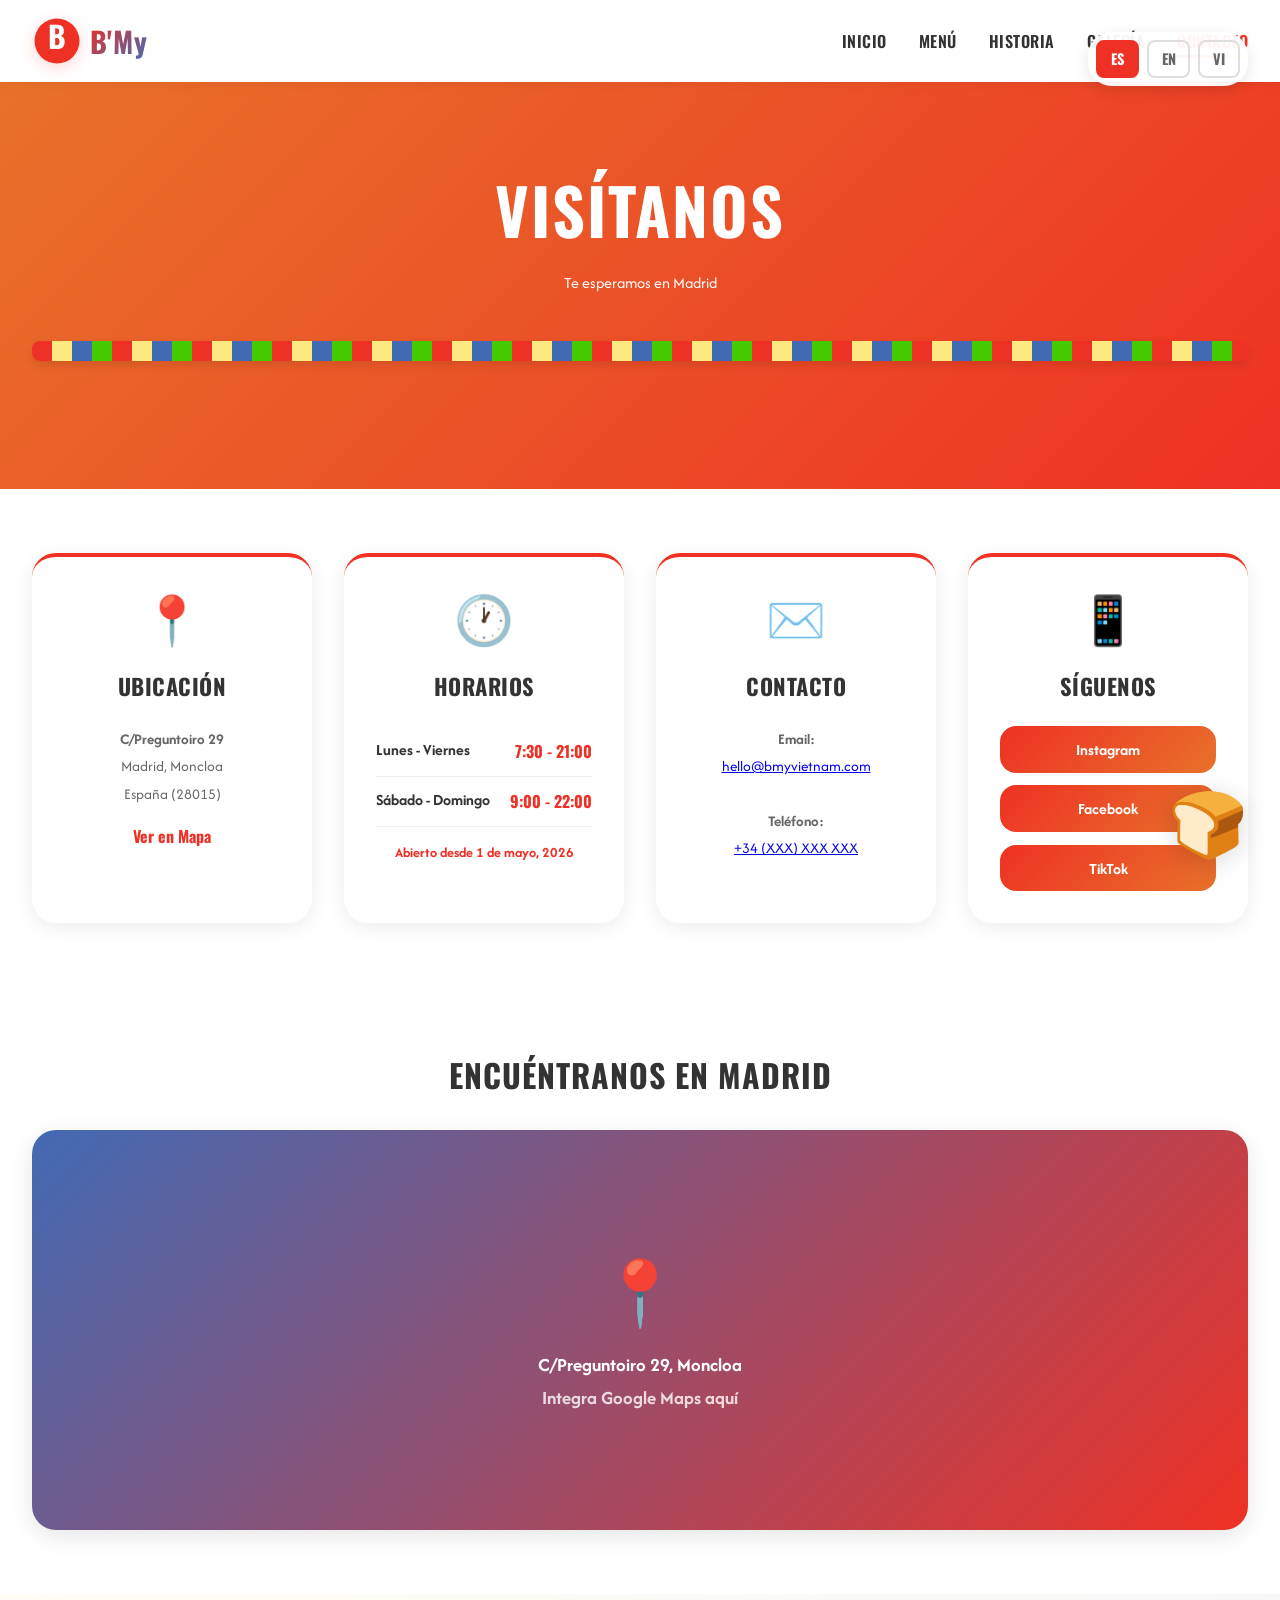
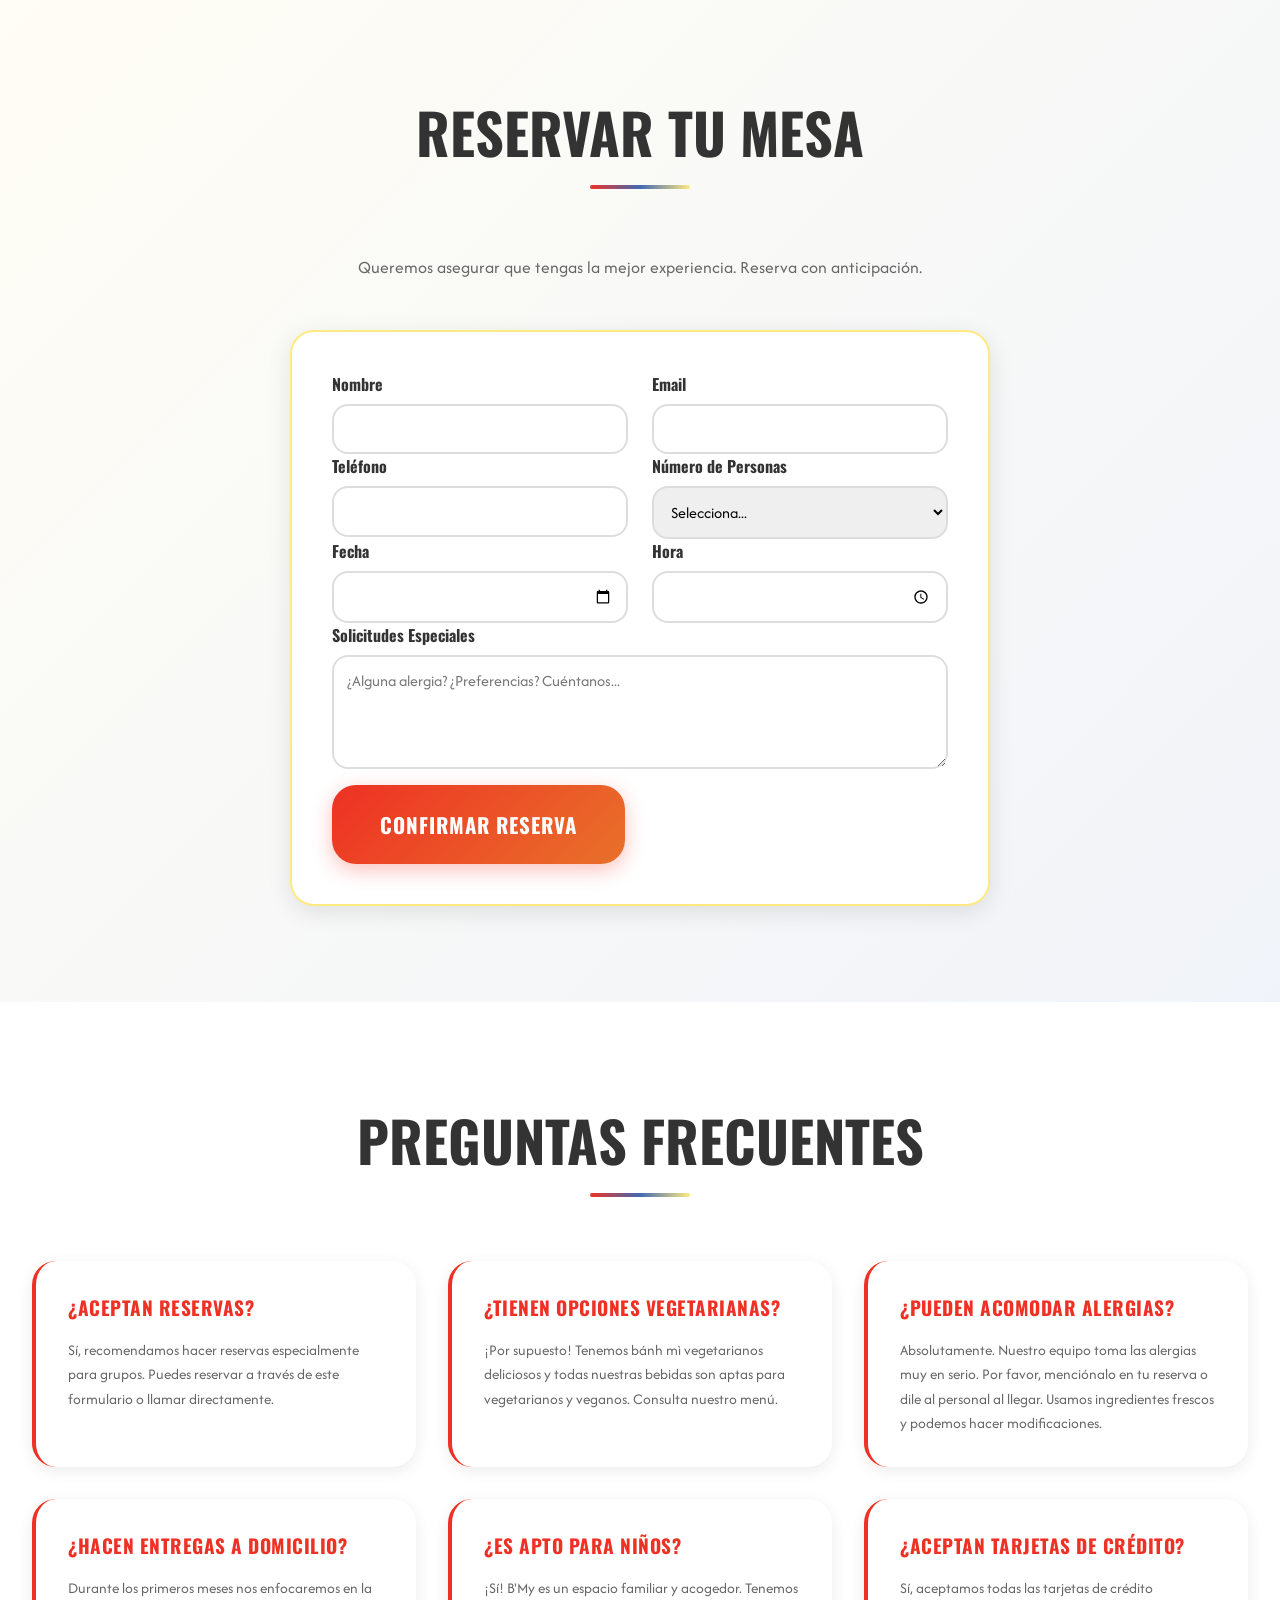
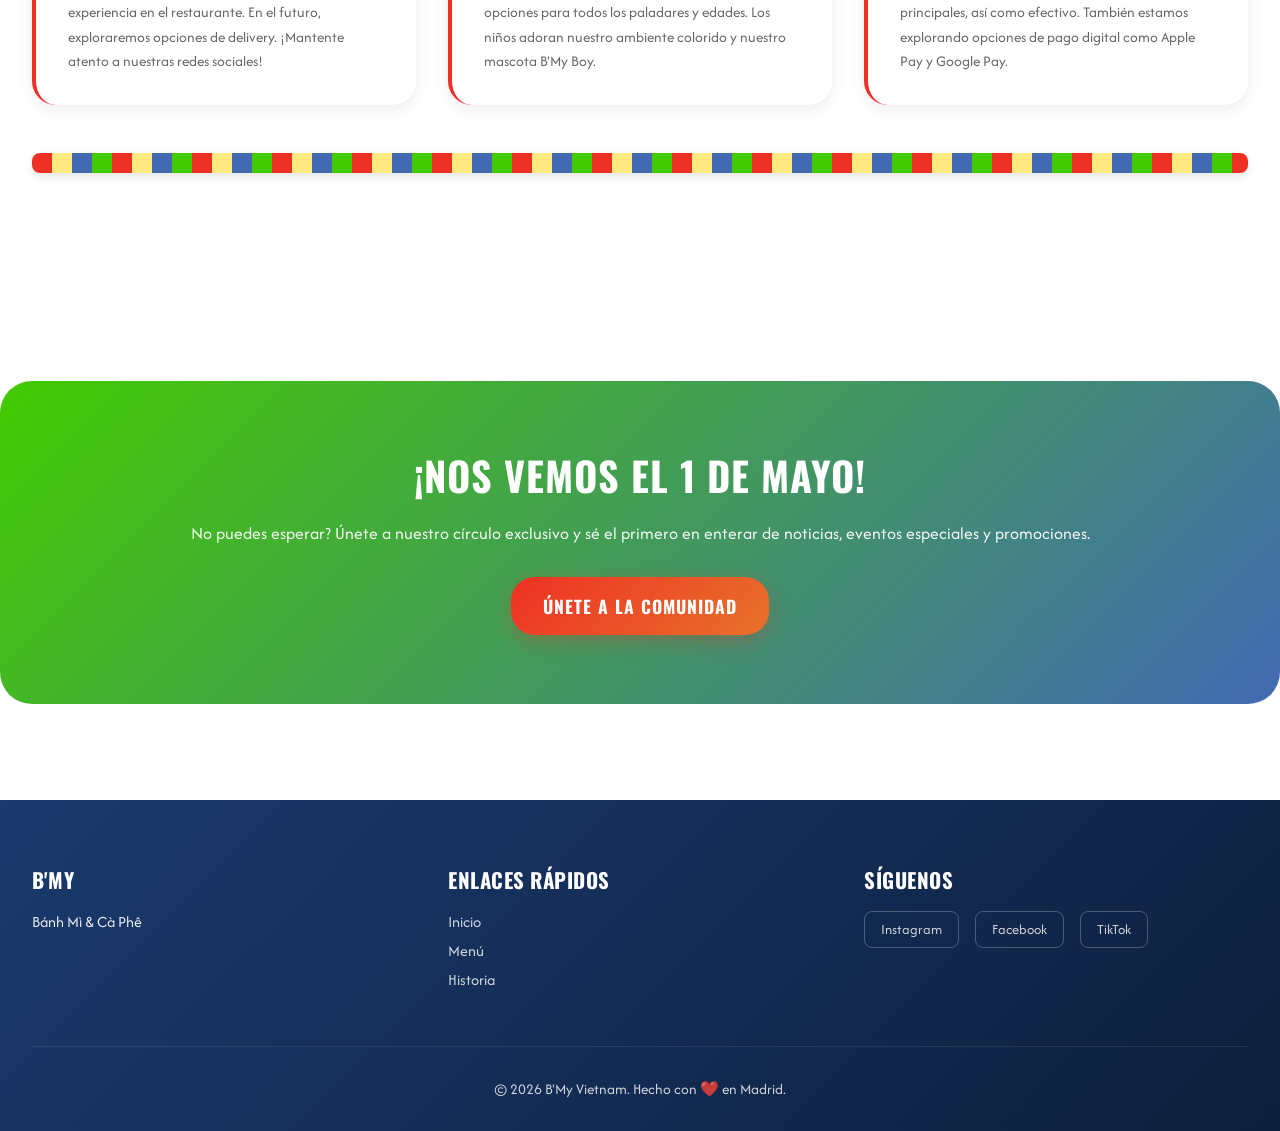
==== contact.html @ 342fce85 "Add B'My website files" ====
<!DOCTYPE html>
<html lang="es">
<head>
    <meta charset="UTF-8">
    <meta name="viewport" content="width=device-width, initial-scale=1.0">
    <title>Contacto - B'My Bánh Mì & Cà Phê</title>
    <link rel="stylesheet" href="styles.css">
    <link href="https://fonts.googleapis.com/css2?family=Oswald:wght@400;700&family=Afacad:wght@400;600&family=Caveat:wght@400;700&display=swap" rel="stylesheet">
</head>
<body>
    <!-- Language Switcher -->
    <div class="lang-switcher">
        <button class="lang-btn active" data-lang="es">ES</button>
        <button class="lang-btn" data-lang="en">EN</button>
        <button class="lang-btn" data-lang="vi">VI</button>
    </div>

    <!-- Navigation -->
    <nav class="navbar">
        <div class="nav-container">
            <div class="logo-wrapper">
                <svg class="logo" viewBox="0 0 100 100" xmlns="http://www.w3.org/2000/svg">
                    <circle cx="50" cy="50" r="45" fill="#ee3124"/>
                    <text x="50" y="65" font-size="60" font-weight="bold" text-anchor="middle" fill="white" font-family="Oswald">B</text>
                </svg>
                <span class="brand-name">B'My</span>
            </div>
            <ul class="nav-menu">
                <li><a href="index.html" class="nav-link" data-es="Inicio" data-en="Home" data-vi="Trang chủ">Inicio</a></li>
                <li><a href="menu.html" class="nav-link" data-es="Menú" data-en="Menu" data-vi="Thực đơn">Menú</a></li>
                <li><a href="story.html" class="nav-link" data-es="Historia" data-en="Story" data-vi="Câu chuyện">Historia</a></li>
                <li><a href="gallery.html" class="nav-link" data-es="Galería" data-en="Gallery" data-vi="Thư viện">Galería</a></li>
                <li><a href="contact.html" class="nav-link active" data-es="Contacto" data-en="Contact" data-vi="Liên hệ">Contacto</a></li>
            </ul>
            <button class="hamburger" id="hamburger">
                <span></span>
                <span></span>
                <span></span>
            </button>
        </div>
    </nav>

    <!-- Mascot Corner -->
    <div class="mascot-container">
        <div class="mascot-character">🍞</div>
    </div>

    <!-- Contact Hero -->
    <section class="contact-hero">
        <h1 data-es="Visítanos" data-en="Visit Us" data-vi="Ghé thăm chúng tôi">Visítanos</h1>
        <p data-es="Te esperamos en Madrid" data-en="We are waiting for you in Madrid" data-vi="Chúng tôi đang chờ bạn ở Madrid">Te esperamos en Madrid</p>
        <div class="street-pattern"></div>
    </section>

    <!-- Contact Information Section -->
    <section class="contact-info-section">
        <div class="contact-grid">
            <!-- Location Card -->
            <div class="contact-card location-card">
                <div class="contact-icon">📍</div>
                <h3 data-es="Ubicación" data-en="Location" data-vi="Vị trí">Ubicación</h3>
                <p class="contact-details">
                    <strong>C/Preguntoiro 29</strong><br>
                    <span data-es="Madrid, Moncloa" data-en="Madrid, Moncloa" data-vi="Madrid, Moncloa">Madrid, Moncloa</span><br>
                    <span data-es="España (28015)" data-en="Spain (28015)" data-vi="Tây Ban Nha (28015)">España (28015)</span>
                </p>
                <a href="https://maps.google.com" class="contact-link" data-es="Ver en Mapa" data-en="View Map" data-vi="Xem Bản đồ">Ver en Mapa</a>
            </div>

            <!-- Hours Card -->
            <div class="contact-card hours-card">
                <div class="contact-icon">🕐</div>
                <h3 data-es="Horarios" data-en="Hours" data-vi="Giờ mở cửa">Horarios</h3>
                <div class="hours-list">
                    <div class="hours-item">
                        <span data-es="Lunes - Viernes" data-en="Monday - Friday" data-vi="Thứ hai - Thứ sáu">Lunes - Viernes</span>
                        <span class="time">7:30 - 21:00</span>
                    </div>
                    <div class="hours-item">
                        <span data-es="Sábado - Domingo" data-en="Saturday - Sunday" data-vi="Thứ bảy - Chủ nhật">Sábado - Domingo</span>
                        <span class="time">9:00 - 22:00</span>
                    </div>
                </div>
                <p class="hours-note" data-es="Abierto desde 1 de mayo, 2026" data-en="Open from May 1, 2026" data-vi="Mở cửa từ 1 tháng 5 năm 2026">Abierto desde 1 de mayo, 2026</p>
            </div>

            <!-- Contact Card -->
            <div class="contact-card contact-details-card">
                <div class="contact-icon">✉️</div>
                <h3 data-es="Contacto" data-en="Contact" data-vi="Liên hệ">Contacto</h3>
                <p class="contact-details">
                    <strong data-es="Email:" data-en="Email:" data-vi="Email:">Email:</strong><br>
                    <a href="mailto:hello@bmyvietnam.com">hello@bmyvietnam.com</a><br><br>
                    <strong data-es="Teléfono:" data-en="Phone:" data-vi="Điện thoại:">Teléfono:</strong><br>
                    <a href="tel:+34XXXXXXXXX">+34 (XXX) XXX XXX</a>
                </p>
            </div>

            <!-- Social Card -->
            <div class="contact-card social-card">
                <div class="contact-icon">📱</div>
                <h3 data-es="Síguenos" data-en="Follow Us" data-vi="Theo dõi chúng tôi">Síguenos</h3>
                <div class="social-links-contact">
                    <a href="#" class="social-link-btn">Instagram</a>
                    <a href="#" class="social-link-btn">Facebook</a>
                    <a href="#" class="social-link-btn">TikTok</a>
                </div>
            </div>
        </div>
    </section>

    <!-- Map Section -->
    <section class="map-section">
        <h2 data-es="Encuéntranos en Madrid" data-en="Find Us in Madrid" data-vi="Tìm chúng tôi ở Madrid">Encuéntranos en Madrid</h2>
        <div class="map-container">
            <div class="map-placeholder" style="background: linear-gradient(135deg, #426ab3, #ee3124);">
                <div class="map-icon">📍</div>
                <p data-es="C/Preguntoiro 29, Moncloa" data-en="C/Preguntoiro 29, Moncloa" data-vi="C/Preguntoiro 29, Moncloa">C/Preguntoiro 29, Moncloa</p>
                <p class="map-subtitle" data-es="Integra Google Maps aquí" data-en="Integrate Google Maps here" data-vi="Tích hợp Google Maps ở đây">Integra Google Maps aquí</p>
            </div>
        </div>
    </section>

    <!-- Reservation Form Section -->
    <section class="reservation-section">
        <h2 class="section-title" data-es="Reservar tu Mesa" data-en="Reserve Your Table" data-vi="Đặt bàn của bạn">Reservar tu Mesa</h2>
        <p class="section-description" data-es="Queremos asegurar que tengas la mejor experiencia. Reserva con anticipación." data-en="We want to ensure you have the best experience. Reserve in advance." data-vi="Chúng tôi muốn đảm bảo bạn có trải nghiệm tốt nhất. Đặt trước.">Queremos asegurar que tengas la mejor experiencia. Reserva con anticipación.</p>

        <form class="reservation-form" id="reservationForm">
            <div class="form-row">
                <div class="form-group">
                    <label data-es="Nombre" data-en="Name" data-vi="Tên">Nombre *</label>
                    <input type="text" required placeholder="Tu nombre completo">
                </div>
                <div class="form-group">
                    <label data-es="Email" data-en="Email" data-vi="Email">Email *</label>
                    <input type="email" required placeholder="tu@email.com">
                </div>
            </div>

            <div class="form-row">
                <div class="form-group">
                    <label data-es="Teléfono" data-en="Phone" data-vi="Điện thoại">Teléfono *</label>
                    <input type="tel" required placeholder="+34 XXX XXX XXX">
                </div>
                <div class="form-group">
                    <label data-es="Número de Personas" data-en="Number of People" data-vi="Số người">Número de Personas *</label>
                    <select required>
                        <option data-es="Selecciona..." data-en="Select..." data-vi="Chọn...">Selecciona...</option>
                        <option>1 persona</option>
                        <option>2 personas</option>
                        <option>3 personas</option>
                        <option>4 personas</option>
                        <option>5-6 personas</option>
                        <option>7-8 personas</option>
                        <option>9-10 personas</option>
                        <option data-es="Más de 10" data-en="More than 10" data-vi="Hơn 10">Más de 10</option>
                    </select>
                </div>
            </div>

            <div class="form-row">
                <div class="form-group">
                    <label data-es="Fecha" data-en="Date" data-vi="Ngày">Fecha *</label>
                    <input type="date" required min="2026-05-01">
                </div>
                <div class="form-group">
                    <label data-es="Hora" data-en="Time" data-vi="Giờ">Hora *</label>
                    <input type="time" required>
                </div>
            </div>

            <div class="form-group full">
                <label data-es="Solicitudes Especiales" data-en="Special Requests" data-vi="Yêu cầu đặc biệt">Solicitudes Especiales</label>
                <textarea placeholder="¿Alguna alergia? ¿Preferencias? Cuéntanos..." rows="4"></textarea>
            </div>

            <button type="submit" class="btn btn-primary btn-large" data-es="Confirmar Reserva" data-en="Confirm Reservation" data-vi="Xác nhận đặt bàn">Confirmar Reserva</button>
        </form>
    </section>

    <!-- FAQ Section -->
    <section class="faq-section">
        <h2 class="section-title" data-es="Preguntas Frecuentes" data-en="FAQ" data-vi="Câu hỏi thường gặp">Preguntas Frecuentes</h2>

        <div class="faq-grid">
            <div class="faq-item">
                <h3 data-es="¿Aceptan reservas?" data-en="Do you accept reservations?" data-vi="Bạn có chấp nhận đặt bàn không?">¿Aceptan reservas?</h3>
                <p data-es="Sí, recomendamos hacer reservas especialmente para grupos. Puedes reservar a través de este formulario o llamar directamente." data-en="Yes, we recommend making reservations especially for groups. You can reserve through this form or call directly." data-vi="Có, chúng tôi khuyên bạn nên đặt bàn trước, đặc biệt là cho nhóm. Bạn có thể đặt bàn qua biểu mẫu này hoặc gọi trực tiếp.">Sí, recomendamos hacer reservas especialmente para grupos. Puedes reservar a través de este formulario o llamar directamente.</p>
            </div>

            <div class="faq-item">
                <h3 data-es="¿Tienen opciones vegetarianas?" data-en="Do you have vegetarian options?" data-vi="Bạn có những lựa chọn ăn chay không?">¿Tienen opciones vegetarianas?</h3>
                <p data-es="¡Por supuesto! Tenemos bánh mì vegetarianos deliciosos y todas nuestras bebidas son aptas para vegetarianos y veganos. Consulta nuestro menú." data-en="Of course! We have delicious vegetarian bánh mì and all our drinks are suitable for vegetarians and vegans. Check our menu." data-vi="Tất nhiên! Chúng tôi có bánh mì chay ngon lành và tất cả các thức uống của chúng tôi đều phù hợp cho người ăn chay.">¡Por supuesto! Tenemos bánh mì vegetarianos deliciosos y todas nuestras bebidas son aptas para vegetarianos y veganos. Consulta nuestro menú.</p>
            </div>

            <div class="faq-item">
                <h3 data-es="¿Pueden acomodar alergias?" data-en="Can you accommodate allergies?" data-vi="Bạn có thể hỗ trợ những người dị ứng không?">¿Pueden acomodar alergias?</h3>
                <p data-es="Absolutamente. Nuestro equipo toma las alergias muy en serio. Por favor, menciónalo en tu reserva o dile al personal al llegar. Usamos ingredientes frescos y podemos hacer modificaciones." data-en="Absolutely. Our team takes allergies very seriously. Please mention it in your reservation or tell the staff when you arrive. We use fresh ingredients and can make modifications." data-vi="Hoàn toàn. Nhóm của chúng tôi rất quan tâm đến dị ứng. Vui lòng đề cập nó trong đặt bàn của bạn hoặc cho nhân viên biết khi bạn đến.">Absolutamente. Nuestro equipo toma las alergias muy en serio. Por favor, menciónalo en tu reserva o dile al personal al llegar. Usamos ingredientes frescos y podemos hacer modificaciones.</p>
            </div>

            <div class="faq-item">
                <h3 data-es="¿Hacen entregas a domicilio?" data-en="Do you offer delivery?" data-vi="Bạn có giao hàng tận nhà không?">¿Hacen entregas a domicilio?</h3>
                <p data-es="Durante los primeros meses nos enfocaremos en la experiencia en el restaurante. En el futuro, exploraremos opciones de delivery. ¡Mantente atento a nuestras redes sociales!" data-en="During the first months we will focus on the restaurant experience. In the future, we will explore delivery options. Keep an eye on our social media!" data-vi="Trong những tháng đầu tiên, chúng tôi sẽ tập trung vào trải nghiệm nhà hàng. Trong tương lai, chúng tôi sẽ khám phá các tùy chọn giao hàng.">Durante los primeros meses nos enfocaremos en la experiencia en el restaurante. En el futuro, exploraremos opciones de delivery. ¡Mantente atento a nuestras redes sociales!</p>
            </div>

            <div class="faq-item">
                <h3 data-es="¿Es apto para niños?" data-en="Is it kid-friendly?" data-vi="Nó có thân thiện với trẻ em không?">¿Es apto para niños?</h3>
                <p data-es="¡Sí! B'My es un espacio familiar y acogedor. Tenemos opciones para todos los paladares y edades. Los niños adoran nuestro ambiente colorido y nuestro mascota B'My Boy." data-en="Yes! B'My is a family-friendly and welcoming space. We have options for all tastes and ages. Children love our colorful atmosphere and our mascot B'My Boy." data-vi="Có! B'My là một không gian thân thiện với gia đình. Chúng tôi có các lựa chọn cho tất cả các vị giác và độ tuổi. Trẻ em yêu thích bầu không khí đầy màu sắc của chúng tôi.">¡Sí! B'My es un espacio familiar y acogedor. Tenemos opciones para todos los paladares y edades. Los niños adoran nuestro ambiente colorido y nuestro mascota B'My Boy.</p>
            </div>

            <div class="faq-item">
                <h3 data-es="¿Aceptan tarjetas de crédito?" data-en="Do you accept credit cards?" data-vi="Bạn chấp nhận thẻ tín dụng không?">¿Aceptan tarjetas de crédito?</h3>
                <p data-es="Sí, aceptamos todas las tarjetas de crédito principales, así como efectivo. También estamos explorando opciones de pago digital como Apple Pay y Google Pay." data-en="Yes, we accept all major credit cards and cash. We are also exploring digital payment options like Apple Pay and Google Pay." data-vi="Có, chúng tôi chấp nhận tất cả các thẻ tín dụng chính và tiền mặt. Chúng tôi cũng đang khám phá các tùy chọn thanh toán kỹ thuật số.">Sí, aceptamos todas las tarjetas de crédito principales, así como efectivo. También estamos explorando opciones de pago digital como Apple Pay y Google Pay.</p>
            </div>
        </div>
        <div class="street-pattern"></div>
    </section>

    <!-- CTA Section -->
    <section class="contact-cta">
        <h2 data-es="¡Nos vemos el 1 de Mayo!" data-en="See You on May 1st!" data-vi="Hẹn gặp bạn vào ngày 1 tháng 5!">¡Nos vemos el 1 de Mayo!</h2>
        <p data-es="No puedes esperar? Únete a nuestro círculo exclusivo y sé el primero en enterar de noticias, eventos especiales y promociones." data-en="Can't wait? Join our exclusive circle and be the first to know about news, special events and promotions." data-vi="Không thể chờ? Tham gia vòng tròn độc quyền của chúng tôi và là người đầu tiên biết về tin tức, sự kiện đặc biệt và khuyến mãi.">No puedes esperar? Únete a nuestro círculo exclusivo y sé el primero en enterar de noticias, eventos especiales y promociones.</p>
        <a href="index.html#reserve" class="btn btn-primary" data-es="Únete a la Comunidad" data-en="Join the Community" data-vi="Tham gia cộng đồng">Únete a la Comunidad</a>
    </section>

    <!-- Footer -->
    <footer class="footer">
        <div class="footer-content">
            <div class="footer-section">
                <h4>B'My</h4>
                <p data-es="Bánh Mì & Cà Phê" data-en="Bánh Mì & Cà Phê" data-vi="Bánh Mì & Cà Phê">Bánh Mì & Cà Phê</p>
            </div>
            <div class="footer-section">
                <h4 data-es="Enlaces Rápidos" data-en="Quick Links" data-vi="Liên kết nhanh">Enlaces Rápidos</h4>
                <ul>
                    <li><a href="index.html" data-es="Inicio" data-en="Home" data-vi="Trang chủ">Inicio</a></li>
                    <li><a href="menu.html" data-es="Menú" data-en="Menu" data-vi="Thực đơn">Menú</a></li>
                    <li><a href="story.html" data-es="Historia" data-en="Story" data-vi="Câu chuyện">Historia</a></li>
                </ul>
            </div>
            <div class="footer-section">
                <h4 data-es="Síguenos" data-en="Follow Us" data-vi="Theo dõi chúng tôi">Síguenos</h4>
                <div class="social-links">
                    <a href="#" class="social-link">Instagram</a>
                    <a href="#" class="social-link">Facebook</a>
                    <a href="#" class="social-link">TikTok</a>
                </div>
            </div>
        </div>
        <div class="footer-bottom">
            <p data-es="© 2026 B'My Vietnam. Hecho con ❤️ en Madrid." data-en="© 2026 B'My Vietnam. Made with ❤️ in Madrid." data-vi="© 2026 B'My Vietnam. Được thực hiện bằng ❤️ ở Madrid.">© 2026 B'My Vietnam. Hecho con ❤️ en Madrid.</p>
        </div>
    </footer>

    <script src="main.js"></script>
</body>
</html>
---- styles.css ----
/* ========================================
   B'MY WEBSITE - COMPREHENSIVE STYLES
   Bold & Playful Vietnamese Brand
   ======================================== */

* {
    margin: 0;
    padding: 0;
    box-sizing: border-box;
}

:root {
    /* Brand Colors */
    --primary-red: #ee3124;
    --primary-blue: #426ab3;
    --secondary-yellow: #ffea82;
    --deep-blue: #1a3a6e;
    --green: #43CB00;
    --orange: #e8712a;
    --brown: #531313;
    --bright-blue: #D9F2FF;

    /* Typography */
    --font-oswald: 'Oswald', sans-serif;
    --font-afacad: 'Afacad', sans-serif;
    --font-caveat: 'Caveat', cursive;

    /* Spacing */
    --spacing-xs: 0.5rem;
    --spacing-sm: 1rem;
    --spacing-md: 1.5rem;
    --spacing-lg: 2rem;
    --spacing-xl: 3rem;
    --spacing-xxl: 4rem;

    /* Transitions */
    --transition: all 0.3s cubic-bezier(0.34, 1.56, 0.64, 1);
    --transition-fast: all 0.15s ease-out;

    /* Border Radius */
    --radius-sm: 0.5rem;
    --radius-md: 1rem;
    --radius-lg: 1.5rem;
    --radius-xl: 2rem;
}

/* ========================================
   GLOBAL STYLES
   ======================================== */

html {
    scroll-behavior: smooth;
}

body {
    font-family: var(--font-afacad);
    color: #333;
    background-color: #fff;
    overflow-x: hidden;
}

/* Language Switcher */
.lang-switcher {
    position: fixed;
    top: 2rem;
    right: 2rem;
    display: flex;
    gap: 0.5rem;
    z-index: 1000;
    background: rgba(255, 255, 255, 0.95);
    padding: 0.5rem;
    border-radius: var(--radius-lg);
    box-shadow: 0 4px 15px rgba(0, 0, 0, 0.1);
}

.lang-btn {
    background: transparent;
    border: 2px solid #ddd;
    color: #666;
    padding: 0.4rem 0.8rem;
    cursor: pointer;
    border-radius: var(--radius-sm);
    font-weight: bold;
    font-family: var(--font-oswald);
    transition: var(--transition-fast);
    font-size: 0.9rem;
}

.lang-btn.active {
    background: var(--primary-red);
    color: white;
    border-color: var(--primary-red);
}

.lang-btn:hover {
    transform: scale(1.05);
    border-color: var(--primary-red);
}

/* ========================================
   NAVIGATION
   ======================================== */

.navbar {
    background: white;
    position: sticky;
    top: 0;
    z-index: 100;
    box-shadow: 0 2px 10px rgba(0, 0, 0, 0.05);
}

.nav-container {
    max-width: 1400px;
    margin: 0 auto;
    display: flex;
    justify-content: space-between;
    align-items: center;
    padding: 1rem 2rem;
}

.logo-wrapper {
    display: flex;
    align-items: center;
    gap: 0.5rem;
    text-decoration: none;
    font-weight: bold;
    font-size: 1.5rem;
    font-family: var(--font-oswald);
    color: var(--primary-red);
    letter-spacing: 1px;
}

.logo {
    width: 50px;
    height: 50px;
    filter: drop-shadow(0 4px 8px rgba(238, 49, 36, 0.2));
    animation: bobbing 2s ease-in-out infinite;
}

.brand-name {
    font-size: 1.8rem;
    font-weight: 700;
    background: linear-gradient(135deg, var(--primary-red), var(--primary-blue));
    -webkit-background-clip: text;
    -webkit-text-fill-color: transparent;
    background-clip: text;
}

.nav-menu {
    display: flex;
    list-style: none;
    gap: 2rem;
    align-items: center;
}

.nav-link {
    text-decoration: none;
    color: #333;
    font-weight: 600;
    font-family: var(--font-oswald);
    font-size: 1rem;
    position: relative;
    transition: var(--transition-fast);
    text-transform: uppercase;
    letter-spacing: 0.5px;
}

.nav-link::after {
    content: '';
    position: absolute;
    bottom: -5px;
    left: 0;
    width: 0;
    height: 3px;
    background: linear-gradient(90deg, var(--primary-red), var(--secondary-yellow));
    transition: width 0.3s ease;
}

.nav-link:hover::after,
.nav-link.active::after {
    width: 100%;
}

.nav-link:hover {
    color: var(--primary-red);
    transform: translateY(-2px);
}

.nav-link.active {
    color: var(--primary-red);
}

.hamburger {
    display: none;
    flex-direction: column;
    cursor: pointer;
    background: none;
    border: none;
    gap: 5px;
}

.hamburger span {
    width: 25px;
    height: 3px;
    background: var(--primary-red);
    border-radius: 2px;
    transition: var(--transition-fast);
}

/* ========================================
   MASCOT
   ======================================== */

.mascot-container {
    position: fixed;
    bottom: 2rem;
    right: 2rem;
    z-index: 50;
}

.mascot-character {
    font-size: 4rem;
    animation: mascot-bounce 1.5s ease-in-out infinite;
    cursor: pointer;
    filter: drop-shadow(0 4px 12px rgba(0, 0, 0, 0.15));
    transition: var(--transition-fast);
}

.mascot-character:hover {
    transform: scale(1.15) rotate(5deg);
    filter: drop-shadow(0 8px 20px rgba(238, 49, 36, 0.3));
}

.mascot-home {
    bottom: auto;
    right: auto;
    left: 2rem;
    top: 15rem;
}

/* ========================================
   BUTTONS
   ======================================== */

.btn {
    display: inline-block;
    padding: 1rem 2rem;
    border-radius: var(--radius-lg);
    text-decoration: none;
    font-family: var(--font-oswald);
    font-size: 1.1rem;
    font-weight: bold;
    text-transform: uppercase;
    letter-spacing: 1px;
    border: none;
    cursor: pointer;
    transition: var(--transition);
    text-align: center;
    position: relative;
    overflow: hidden;
}

.btn::before {
    content: '';
    position: absolute;
    top: 50%;
    left: 50%;
    width: 0;
    height: 0;
    border-radius: 50%;
    background: rgba(255, 255, 255, 0.3);
    transform: translate(-50%, -50%);
    transition: width 0.6s, height 0.6s;
}

.btn:hover::before {
    width: 300px;
    height: 300px;
}

.btn-primary {
    background: linear-gradient(135deg, var(--primary-red), var(--orange));
    color: white;
    box-shadow: 0 6px 20px rgba(238, 49, 36, 0.3);
}

.btn-primary:hover {
    transform: translateY(-4px) scale(1.05);
    box-shadow: 0 10px 30px rgba(238, 49, 36, 0.5);
}

.btn-primary:active {
    transform: translateY(-2px) scale(1.02);
}

.btn-secondary {
    background: linear-gradient(135deg, var(--primary-blue), var(--bright-blue));
    color: white;
    box-shadow: 0 6px 20px rgba(66, 106, 179, 0.3);
}

.btn-secondary:hover {
    transform: translateY(-4px) scale(1.05);
    box-shadow: 0 10px 30px rgba(66, 106, 179, 0.5);
}

.btn-large {
    padding: 1.5rem 3rem;
    font-size: 1.3rem;
}

/* ========================================
   STREET PATTERN DIVIDER
   ======================================== */

.street-pattern {
    height: 20px;
    background: repeating-linear-gradient(
        90deg,
        var(--primary-red) 0px,
        var(--primary-red) 20px,
        var(--secondary-yellow) 20px,
        var(--secondary-yellow) 40px,
        var(--primary-blue) 40px,
        var(--primary-blue) 60px,
        var(--green) 60px,
        var(--green) 80px
    );
    margin: 3rem 0;
    border-radius: var(--radius-sm);
    box-shadow: 0 4px 10px rgba(0, 0, 0, 0.1);
}

/* ========================================
   HERO SECTION
   ======================================== */

.hero {
    background: linear-gradient(135deg, rgba(238, 49, 36, 0.1), rgba(66, 106, 179, 0.1));
    padding: 6rem 2rem;
    overflow: hidden;
    position: relative;
}

.hero-content {
    max-width: 1400px;
    margin: 0 auto;
    display: grid;
    grid-template-columns: 1fr 1fr;
    gap: 4rem;
    align-items: center;
}

.hero-text {
    z-index: 10;
}

.hero-title {
    font-family: var(--font-oswald);
    font-size: clamp(2.5rem, 8vw, 5rem);
    font-weight: 700;
    line-height: 1.1;
    margin-bottom: 1rem;
    background: linear-gradient(135deg, var(--primary-red), var(--primary-blue));
    -webkit-background-clip: text;
    -webkit-text-fill-color: transparent;
    background-clip: text;
    animation: slideInLeft 0.8s ease-out;
}

.tagline {
    font-family: var(--font-caveat);
    font-size: 2rem;
    color: var(--primary-red);
    margin-bottom: 0.5rem;
    font-weight: 400;
    animation: slideInLeft 0.8s ease-out 0.2s both;
}

.hero-subtitle {
    font-size: 1.3rem;
    color: #666;
    margin-bottom: 2rem;
    animation: slideInLeft 0.8s ease-out 0.3s both;
}

.hero-visual {
    display: flex;
    justify-content: center;
    align-items: center;
    position: relative;
    animation: slideInRight 0.8s ease-out;
}

.hero-image {
    font-size: 15rem;
    filter: drop-shadow(0 20px 40px rgba(238, 49, 36, 0.3));
    animation: float 3s ease-in-out infinite;
}

/* Countdown Timer */
.countdown-timer {
    display: grid;
    grid-template-columns: repeat(4, 1fr);
    gap: 1rem;
    margin: 2rem 0;
}

.countdown-item {
    background: white;
    padding: 1.5rem;
    border-radius: var(--radius-lg);
    text-align: center;
    box-shadow: 0 4px 15px rgba(0, 0, 0, 0.08);
    border: 2px solid var(--secondary-yellow);
    transition: var(--transition);
}

.countdown-item:hover {
    transform: translateY(-5px) scale(1.05);
    box-shadow: 0 8px 25px rgba(238, 49, 36, 0.2);
    background: var(--secondary-yellow);
}

.countdown-number {
    display: block;
    font-family: var(--font-oswald);
    font-size: 2.5rem;
    font-weight: bold;
    color: var(--primary-red);
    margin-bottom: 0.5rem;
}

.countdown-label {
    display: block;
    font-size: 0.9rem;
    font-weight: bold;
    text-transform: uppercase;
    color: #666;
    letter-spacing: 1px;
}

.cta-buttons {
    display: flex;
    gap: 1.5rem;
    margin-top: 2rem;
    flex-wrap: wrap;
}

/* ========================================
   HIGHLIGHTS SECTION
   ======================================== */

.highlights {
    max-width: 1400px;
    margin: 0 auto;
    padding: 6rem 2rem;
}

.section-title {
    font-family: var(--font-oswald);
    font-size: clamp(2rem, 6vw, 3.5rem);
    text-align: center;
    margin-bottom: 4rem;
    text-transform: uppercase;
    font-weight: 700;
    position: relative;
    padding-bottom: 1rem;
}

.section-title::after {
    content: '';
    position: absolute;
    bottom: 0;
    left: 50%;
    transform: translateX(-50%);
    width: 100px;
    height: 4px;
    background: linear-gradient(90deg, var(--primary-red), var(--primary-blue), var(--secondary-yellow));
    border-radius: 2px;
}

.values-grid {
    display: grid;
    grid-template-columns: repeat(auto-fit, minmax(300px, 1fr));
    gap: 2rem;
}

.value-card {
    background: white;
    padding: 2.5rem;
    border-radius: var(--radius-xl);
    box-shadow: 0 4px 20px rgba(0, 0, 0, 0.08);
    transition: var(--transition);
    border: 3px solid transparent;
    position: relative;
    overflow: hidden;
}

.value-card::before {
    content: '';
    position: absolute;
    top: 0;
    left: 0;
    right: 0;
    height: 4px;
    background: linear-gradient(90deg, var(--primary-red), var(--primary-blue));
}

.value-card.authenticity {
    border-color: var(--green);
}

.value-card.discovery {
    border-color: var(--primary-blue);
}

.value-card.healthy {
    border-color: var(--primary-red);
}

.value-card:hover {
    transform: translateY(-10px) rotate(-2deg);
    box-shadow: 0 15px 40px rgba(0, 0, 0, 0.15);
}

.value-icon {
    font-size: 3.5rem;
    margin-bottom: 1rem;
    display: inline-block;
}

.value-card h3 {
    font-family: var(--font-oswald);
    font-size: 1.8rem;
    margin-bottom: 1rem;
    text-transform: uppercase;
    letter-spacing: 1px;
}

.value-card p {
    font-size: 1rem;
    line-height: 1.6;
    color: #555;
}

/* ========================================
   FEATURED PRODUCTS
   ======================================== */

.featured-products {
    background: linear-gradient(135deg, rgba(255, 234, 130, 0.05), rgba(217, 242, 255, 0.05));
    padding: 6rem 2rem;
}

.products-showcase {
    max-width: 1400px;
    margin: 0 auto;
    display: grid;
    grid-template-columns: repeat(auto-fit, minmax(280px, 1fr));
    gap: 2rem;
    margin-bottom: 3rem;
}

.product-card {
    background: white;
    border-radius: var(--radius-xl);
    overflow: hidden;
    box-shadow: 0 6px 20px rgba(0, 0, 0, 0.08);
    transition: var(--transition);
    cursor: pointer;
    border: 3px solid var(--secondary-yellow);
}

.product-card:hover {
    transform: translateY(-8px) scale(1.05) rotate(1deg);
    box-shadow: 0 12px 40px rgba(238, 49, 36, 0.2);
    border-color: var(--primary-red);
}

.product-image {
    width: 100%;
    height: 250px;
    background: linear-gradient(135deg, var(--secondary-yellow), var(--bright-blue));
    display: flex;
    align-items: center;
    justify-content: center;
    font-size: 6rem;
    transition: var(--transition);
}

.product-card:hover .product-image {
    transform: scale(1.1) rotate(-5deg);
}

.product-info {
    padding: 1.5rem;
}

.product-info h3 {
    font-family: var(--font-oswald);
    font-size: 1.4rem;
    margin-bottom: 0.5rem;
    text-transform: uppercase;
    letter-spacing: 0.5px;
}

.product-desc {
    font-size: 0.95rem;
    color: #666;
    margin-bottom: 1rem;
    line-height: 1.5;
}

.price {
    display: inline-block;
    font-family: var(--font-oswald);
    font-size: 1.6rem;
    color: var(--primary-red);
    font-weight: bold;
}

.explore-button {
    max-width: 1400px;
    margin: 0 auto;
    text-align: center;
}

/* ========================================
   LEAD CAPTURE SECTION
   ======================================== */

.lead-capture {
    background: linear-gradient(135deg, var(--deep-blue), var(--primary-blue));
    color: white;
    padding: 6rem 2rem;
    position: relative;
    overflow: hidden;
}

.lead-capture::before {
    content: '';
    position: absolute;
    top: -50%;
    right: -10%;
    width: 500px;
    height: 500px;
    background: radial-gradient(circle, rgba(255, 234, 130, 0.1), transparent);
    border-radius: 50%;
}

.capture-wrapper {
    max-width: 1400px;
    margin: 0 auto;
    display: grid;
    grid-template-columns: 1fr 1fr;
    gap: 4rem;
    align-items: center;
    position: relative;
    z-index: 2;
}

.capture-content h2 {
    font-family: var(--font-oswald);
    font-size: clamp(2rem, 5vw, 3rem);
    margin-bottom: 1rem;
    text-transform: uppercase;
    letter-spacing: 1px;
}

.capture-content > p {
    font-size: 1.2rem;
    margin-bottom: 2rem;
    line-height: 1.6;
    opacity: 0.95;
}

.lead-form {
    display: flex;
    flex-direction: column;
    gap: 1rem;
}

.form-group {
    display: flex;
    flex-direction: column;
}

.form-group input,
.form-group textarea {
    padding: 0.8rem;
    border: 2px solid rgba(255, 255, 255, 0.3);
    border-radius: var(--radius-md);
    background: rgba(255, 255, 255, 0.1);
    color: white;
    font-family: var(--font-afacad);
    font-size: 1rem;
    transition: var(--transition-fast);
}

.form-group input::placeholder {
    color: rgba(255, 255, 255, 0.7);
}

.form-group input:focus,
.form-group textarea:focus {
    outline: none;
    background: rgba(255, 255, 255, 0.2);
    border-color: var(--secondary-yellow);
    box-shadow: 0 0 10px rgba(255, 234, 130, 0.2);
}

.social-proof {
    margin-top: 2rem;
}

.proof-stat {
    display: flex;
    flex-direction: column;
    align-items: center;
}

.proof-number {
    display: block;
    font-family: var(--font-oswald);
    font-size: 2.5rem;
    font-weight: bold;
    margin-bottom: 0.5rem;
    color: var(--secondary-yellow);
}

.proof-label {
    display: block;
    font-size: 1rem;
    opacity: 0.9;
}

.capture-visual {
    display: flex;
    justify-content: center;
    align-items: center;
}

.capture-mascot {
    font-size: 12rem;
    animation: mascot-wave 2s ease-in-out infinite;
    filter: drop-shadow(0 10px 30px rgba(0, 0, 0, 0.3));
}

/* ========================================
   STATS SECTION
   ======================================== */

.stats {
    max-width: 1400px;
    margin: 0 auto;
    padding: 4rem 2rem;
    display: grid;
    grid-template-columns: repeat(auto-fit, minmax(250px, 1fr));
    gap: 2rem;
}

.stat-card {
    background: linear-gradient(135deg, var(--secondary-yellow), var(--bright-blue));
    padding: 2rem;
    border-radius: var(--radius-xl);
    text-align: center;
    box-shadow: 0 6px 20px rgba(0, 0, 0, 0.08);
    transition: var(--transition);
}

.stat-card:hover {
    transform: translateY(-10px) rotate(2deg);
    box-shadow: 0 12px 40px rgba(66, 106, 179, 0.2);
}

.stat-number {
    font-family: var(--font-oswald);
    font-size: 3rem;
    font-weight: bold;
    color: var(--primary-red);
    margin-bottom: 0.5rem;
    display: block;
}

.stat-card p {
    font-family: var(--font-oswald);
    font-size: 1.1rem;
    text-transform: uppercase;
    letter-spacing: 0.5px;
    color: var(--deep-blue);
}

/* ========================================
   MENU PAGE STYLES
   ======================================== */

.menu-hero {
    background: linear-gradient(135deg, var(--primary-red), var(--orange));
    color: white;
    padding: 5rem 2rem;
    text-align: center;
}

.menu-hero h1 {
    font-family: var(--font-oswald);
    font-size: clamp(2.5rem, 6vw, 4rem);
    margin-bottom: 1rem;
    text-transform: uppercase;
    letter-spacing: 2px;
    font-weight: 700;
}

.menu-section {
    max-width: 1400px;
    margin: 0 auto;
    padding: 4rem 2rem;
}

.menu-tabs {
    display: flex;
    justify-content: center;
    gap: 1.5rem;
    margin-bottom: 4rem;
    flex-wrap: wrap;
}

.menu-tab {
    background: white;
    border: 3px solid #ddd;
    padding: 1rem 2rem;
    border-radius: var(--radius-lg);
    cursor: pointer;
    font-family: var(--font-oswald);
    font-size: 1.1rem;
    font-weight: bold;
    text-transform: uppercase;
    transition: var(--transition);
    display: flex;
    align-items: center;
    gap: 0.5rem;
    text-decoration: none;
}

.menu-tab:hover {
    border-color: var(--primary-red);
    color: var(--primary-red);
    transform: scale(1.1);
}

.menu-tab.active {
    background: linear-gradient(135deg, var(--primary-red), var(--orange));
    color: white;
    border-color: var(--primary-red);
}

.tab-icon {
    font-size: 1.5rem;
}

.menu-category {
    display: none;
    animation: fadeIn 0.5s ease-out;
}

.menu-category.active {
    display: block;
}

.category-title {
    font-family: var(--font-oswald);
    font-size: 2.5rem;
    margin-bottom: 1rem;
    text-transform: uppercase;
    letter-spacing: 1px;
    font-weight: 700;
}

.category-description {
    font-size: 1.1rem;
    color: #666;
    margin-bottom: 3rem;
    max-width: 600px;
    line-height: 1.6;
}

.menu-items {
    display: grid;
    grid-template-columns: repeat(auto-fit, minmax(300px, 1fr));
    gap: 2rem;
}

.menu-item {
    background: white;
    padding: 1.5rem;
    border-radius: var(--radius-lg);
    box-shadow: 0 4px 15px rgba(0, 0, 0, 0.08);
    border-left: 4px solid var(--primary-red);
    transition: var(--transition);
}

.menu-item:hover {
    transform: translateY(-5px) scale(1.02);
    box-shadow: 0 10px 30px rgba(238, 49, 36, 0.15);
    border-left-color: var(--secondary-yellow);
}

.item-header {
    display: flex;
    justify-content: space-between;
    align-items: baseline;
    margin-bottom: 0.8rem;
}

.menu-item h3 {
    font-family: var(--font-oswald);
    font-size: 1.3rem;
    text-transform: uppercase;
    letter-spacing: 0.5px;
    font-weight: bold;
}

.item-price {
    font-family: var(--font-oswald);
    font-size: 1.4rem;
    color: var(--primary-red);
    font-weight: bold;
}

.item-desc {
    font-size: 0.95rem;
    color: #666;
    line-height: 1.5;
}

.menu-cta {
    background: linear-gradient(135deg, var(--primary-blue), var(--deep-blue));
    color: white;
    padding: 4rem 2rem;
    text-align: center;
    border-radius: var(--radius-xl);
    margin: 4rem 2rem 0;
    max-width: 1400px;
    margin-left: auto;
    margin-right: auto;
}

.menu-cta h2 {
    font-family: var(--font-oswald);
    font-size: 2.5rem;
    margin-bottom: 1rem;
    text-transform: uppercase;
    letter-spacing: 1px;
}

/* ========================================
   STORY PAGE STYLES
   ======================================== */

.story-hero {
    background: linear-gradient(135deg, var(--primary-red), var(--secondary-yellow));
    color: white;
    padding: 5rem 2rem;
    text-align: center;
}

.story-hero h1 {
    font-family: var(--font-oswald);
    font-size: clamp(2.5rem, 6vw, 4rem);
    margin-bottom: 1rem;
    text-transform: uppercase;
    letter-spacing: 2px;
    font-weight: 700;
}

.founders-section {
    max-width: 1400px;
    margin: 0 auto;
    padding: 6rem 2rem;
}

.founders-grid {
    display: grid;
    grid-template-columns: repeat(auto-fit, minmax(350px, 1fr));
    gap: 3rem;
}

.founder-card {
    background: white;
    padding: 2.5rem;
    border-radius: var(--radius-xl);
    box-shadow: 0 6px 25px rgba(0, 0, 0, 0.1);
    border-top: 5px solid var(--primary-red);
    transition: var(--transition);
    text-align: center;
}

.founder-card:hover {
    transform: translateY(-10px) scale(1.02);
    box-shadow: 0 15px 40px rgba(238, 49, 36, 0.2);
}

.founder-image {
    font-size: 5rem;
    margin-bottom: 1.5rem;
    display: inline-block;
}

.founder-card h3 {
    font-family: var(--font-oswald);
    font-size: 1.8rem;
    margin-bottom: 0.5rem;
    text-transform: uppercase;
    letter-spacing: 1px;
    font-weight: bold;
}

.founder-title {
    color: var(--primary-red);
    font-weight: bold;
    margin-bottom: 1rem;
    display: block;
    font-size: 1rem;
}

.founder-bio {
    color: #666;
    line-height: 1.6;
    margin-bottom: 1.5rem;
    font-size: 0.95rem;
}

.founder-highlights {
    display: flex;
    flex-wrap: wrap;
    justify-content: center;
    gap: 0.8rem;
}

.highlight {
    background: linear-gradient(135deg, var(--secondary-yellow), var(--bright-blue));
    padding: 0.5rem 1rem;
    border-radius: var(--radius-md);
    font-size: 0.9rem;
    font-weight: bold;
    display: inline-block;
}

.values-deep {
    background: linear-gradient(135deg, rgba(255, 234, 130, 0.08), rgba(66, 106, 179, 0.08));
    padding: 6rem 2rem;
}

.values-detailed {
    max-width: 1400px;
    margin: 0 auto;
    display: grid;
    grid-template-columns: repeat(auto-fit, minmax(350px, 1fr));
    gap: 2.5rem;
}

.value-item {
    background: white;
    padding: 2rem;
    border-radius: var(--radius-lg);
    box-shadow: 0 4px 15px rgba(0, 0, 0, 0.08);
    transition: var(--transition);
    position: relative;
}

.value-item:hover {
    transform: translateY(-8px);
    box-shadow: 0 12px 30px rgba(0, 0, 0, 0.12);
}

.value-number {
    position: absolute;
    top: -15px;
    left: 2rem;
    width: 50px;
    height: 50px;
    background: linear-gradient(135deg, var(--primary-red), var(--primary-blue));
    color: white;
    border-radius: 50%;
    display: flex;
    align-items: center;
    justify-content: center;
    font-family: var(--font-oswald);
    font-size: 2rem;
    font-weight: bold;
    box-shadow: 0 4px 15px rgba(238, 49, 36, 0.3);
}

.value-item h3 {
    font-family: var(--font-oswald);
    font-size: 1.4rem;
    margin-top: 1.5rem;
    margin-bottom: 1rem;
    text-transform: uppercase;
    letter-spacing: 0.5px;
    font-weight: bold;
}

.value-item p {
    color: #666;
    line-height: 1.6;
    font-size: 0.95rem;
}

.philosophy {
    max-width: 1400px;
    margin: 0 auto;
    padding: 6rem 2rem;
}

.philosophy-cards {
    display: grid;
    grid-template-columns: repeat(auto-fit, minmax(320px, 1fr));
    gap: 2rem;
}

.philosophy-card {
    background: white;
    padding: 2rem;
    border-radius: var(--radius-lg);
    text-align: center;
    box-shadow: 0 4px 20px rgba(0, 0, 0, 0.08);
    transition: var(--transition);
    border: 2px solid transparent;
}

.philosophy-card:hover {
    border-color: var(--primary-red);
    transform: translateY(-8px);
    box-shadow: 0 12px 35px rgba(238, 49, 36, 0.15);
}

.phi-icon {
    font-size: 4rem;
    margin-bottom: 1rem;
    display: inline-block;
}

.philosophy-card h3 {
    font-family: var(--font-oswald);
    font-size: 1.4rem;
    margin-bottom: 1rem;
    text-transform: uppercase;
    letter-spacing: 0.5px;
    font-weight: bold;
}

.philosophy-card p {
    color: #666;
    line-height: 1.6;
    font-size: 0.95rem;
}

.why-madrid {
    background: linear-gradient(135deg, var(--deep-blue), var(--primary-blue));
    color: white;
    padding: 6rem 2rem;
}

.why-content {
    max-width: 1400px;
    margin: 0 auto;
    display: grid;
    grid-template-columns: 1fr 1fr;
    gap: 4rem;
    align-items: center;
}

.why-text p {
    font-size: 1.1rem;
    margin-bottom: 1.5rem;
    line-height: 1.8;
    opacity: 0.95;
}

.why-icon {
    font-size: 8rem;
    text-align: center;
    filter: drop-shadow(0 10px 30px rgba(0, 0, 0, 0.2));
    animation: float 3s ease-in-out infinite;
}

.journey {
    max-width: 1400px;
    margin: 0 auto;
    padding: 6rem 2rem;
}

.journey-intro {
    text-align: center;
    font-size: 1.2rem;
    color: #666;
    margin-bottom: 4rem;
    max-width: 600px;
    margin-left: auto;
    margin-right: auto;
    line-height: 1.6;
}

.timeline {
    display: grid;
    grid-template-columns: repeat(auto-fit, minmax(280px, 1fr));
    gap: 2rem;
}

.timeline-item {
    background: white;
    padding: 2rem;
    border-radius: var(--radius-lg);
    box-shadow: 0 4px 20px rgba(0, 0, 0, 0.08);
    position: relative;
    border-top: 4px solid var(--primary-red);
    transition: var(--transition);
}

.timeline-item:hover {
    transform: translateY(-8px);
    box-shadow: 0 12px 35px rgba(238, 49, 36, 0.15);
}

.timeline-marker {
    display: inline-block;
    background: linear-gradient(135deg, var(--primary-red), var(--orange));
    color: white;
    padding: 0.5rem 1rem;
    border-radius: var(--radius-md);
    font-family: var(--font-oswald);
    font-size: 1.2rem;
    font-weight: bold;
    margin-bottom: 1rem;
}

.timeline-item h3 {
    font-family: var(--font-oswald);
    font-size: 1.3rem;
    margin-bottom: 0.8rem;
    text-transform: uppercase;
    letter-spacing: 0.5px;
    font-weight: bold;
}

.timeline-item p {
    color: #666;
    line-height: 1.6;
    font-size: 0.95rem;
}

.story-cta {
    background: linear-gradient(135deg, var(--green), var(--primary-blue));
    color: white;
    padding: 4rem 2rem;
    text-align: center;
    border-radius: var(--radius-xl);
    margin: 4rem 2rem 0;
    max-width: 1400px;
    margin-left: auto;
    margin-right: auto;
}

.story-cta h2 {
    font-family: var(--font-oswald);
    font-size: 2.5rem;
    margin-bottom: 1rem;
    text-transform: uppercase;
    letter-spacing: 1px;
}

.story-cta p {
    font-size: 1.1rem;
    margin-bottom: 2rem;
    opacity: 0.95;
}

/* ========================================
   GALLERY PAGE STYLES
   ======================================== */

.gallery-hero {
    background: linear-gradient(135deg, var(--primary-blue), var(--deep-blue));
    color: white;
    padding: 5rem 2rem;
    text-align: center;
}

.gallery-hero h1 {
    font-family: var(--font-oswald);
    font-size: clamp(2.5rem, 6vw, 4rem);
    margin-bottom: 1rem;
    text-transform: uppercase;
    letter-spacing: 2px;
    font-weight: 700;
}

.gallery-section {
    max-width: 1400px;
    margin: 0 auto;
    padding: 4rem 2rem;
}

.gallery-tabs {
    display: flex;
    justify-content: center;
    gap: 1rem;
    margin-bottom: 4rem;
    flex-wrap: wrap;
}

.gallery-tab {
    background: white;
    border: 2px solid #ddd;
    padding: 1rem 1.5rem;
    border-radius: var(--radius-lg);
    cursor: pointer;
    font-family: var(--font-oswald);
    font-weight: bold;
    transition: var(--transition);
    display: flex;
    align-items: center;
    gap: 0.5rem;
}

.gallery-tab:hover {
    border-color: var(--primary-red);
    color: var(--primary-red);
    transform: scale(1.05);
}

.gallery-tab.active {
    background: var(--primary-red);
    color: white;
    border-color: var(--primary-red);
}

.gallery-container {
    display: none;
}

.gallery-container.active {
    display: block;
    animation: fadeIn 0.5s ease-out;
}

.gallery-title {
    font-family: var(--font-oswald);
    font-size: 2rem;
    margin-bottom: 1rem;
    text-transform: uppercase;
    letter-spacing: 1px;
    font-weight: 700;
}

.gallery-description {
    font-size: 1rem;
    color: #666;
    margin-bottom: 3rem;
    max-width: 600px;
    line-height: 1.6;
}

.gallery-grid {
    display: grid;
    grid-template-columns: repeat(auto-fit, minmax(250px, 1fr));
    gap: 2rem;
}

.gallery-item {
    position: relative;
    border-radius: var(--radius-lg);
    overflow: hidden;
    aspect-ratio: 1;
    cursor: pointer;
    box-shadow: 0 6px 20px rgba(0, 0, 0, 0.1);
    transition: var(--transition);
    display: flex;
    align-items: center;
    justify-content: center;
    min-height: 280px;
}

.gallery-item:hover {
    transform: scale(1.08) rotate(2deg);
    box-shadow: 0 12px 35px rgba(0, 0, 0, 0.2);
}

.gallery-image {
    font-size: 5rem;
    filter: drop-shadow(0 4px 12px rgba(0, 0, 0, 0.15));
    transition: var(--transition);
}

.gallery-item:hover .gallery-image {
    transform: scale(1.15);
    filter: drop-shadow(0 8px 20px rgba(0, 0, 0, 0.3));
}

.gallery-overlay {
    position: absolute;
    bottom: 0;
    left: 0;
    right: 0;
    background: linear-gradient(180deg, transparent, rgba(0, 0, 0, 0.8));
    color: white;
    padding: 2rem 1rem 1rem;
    text-align: center;
    opacity: 0;
    transition: var(--transition);
}

.gallery-item:hover .gallery-overlay {
    opacity: 1;
}

.gallery-overlay p {
    font-family: var(--font-oswald);
    font-size: 1.2rem;
    font-weight: bold;
    margin-bottom: 0.5rem;
    text-transform: uppercase;
}

.gallery-overlay span {
    font-size: 0.9rem;
    opacity: 0.9;
}

.instagram-cta {
    background: linear-gradient(135deg, var(--primary-red), var(--orange));
    color: white;
    padding: 4rem 2rem;
    text-align: center;
    border-radius: var(--radius-xl);
    margin: 4rem 2rem 0;
    max-width: 1400px;
    margin-left: auto;
    margin-right: auto;
}

.instagram-cta h2 {
    font-family: var(--font-oswald);
    font-size: 2.5rem;
    margin-bottom: 1rem;
    text-transform: uppercase;
    letter-spacing: 1px;
}

.instagram-cta p {
    font-size: 1.1rem;
    margin-bottom: 2rem;
    opacity: 0.95;
}

/* ========================================
   CONTACT PAGE STYLES
   ======================================== */

.contact-hero {
    background: linear-gradient(135deg, var(--orange), var(--primary-red));
    color: white;
    padding: 5rem 2rem;
    text-align: center;
}

.contact-hero h1 {
    font-family: var(--font-oswald);
    font-size: clamp(2.5rem, 6vw, 4rem);
    margin-bottom: 1rem;
    text-transform: uppercase;
    letter-spacing: 2px;
    font-weight: 700;
}

.contact-info-section {
    max-width: 1400px;
    margin: 0 auto;
    padding: 4rem 2rem;
}

.contact-grid {
    display: grid;
    grid-template-columns: repeat(auto-fit, minmax(280px, 1fr));
    gap: 2rem;
}

.contact-card {
    background: white;
    padding: 2rem;
    border-radius: var(--radius-lg);
    box-shadow: 0 4px 20px rgba(0, 0, 0, 0.08);
    text-align: center;
    transition: var(--transition);
    border-top: 4px solid var(--primary-red);
}

.contact-card:hover {
    transform: translateY(-8px) scale(1.02);
    box-shadow: 0 12px 35px rgba(238, 49, 36, 0.15);
}

.contact-icon {
    font-size: 3rem;
    margin-bottom: 1rem;
    display: inline-block;
}

.contact-card h3 {
    font-family: var(--font-oswald);
    font-size: 1.4rem;
    margin-bottom: 1.5rem;
    text-transform: uppercase;
    letter-spacing: 0.5px;
    font-weight: bold;
}

.contact-details {
    font-size: 0.95rem;
    color: #666;
    line-height: 1.8;
    margin-bottom: 1rem;
}

.contact-link {
    display: inline-block;
    color: var(--primary-red);
    text-decoration: none;
    font-weight: bold;
    transition: var(--transition-fast);
    font-family: var(--font-oswald);
}

.contact-link:hover {
    text-decoration: underline;
    transform: translateX(3px);
}

.hours-list {
    text-align: left;
    margin-bottom: 1rem;
}

.hours-item {
    display: flex;
    justify-content: space-between;
    padding: 0.8rem 0;
    border-bottom: 1px solid #eee;
}

.hours-item span:first-child {
    font-weight: bold;
}

.time {
    color: var(--primary-red);
    font-weight: bold;
    font-family: var(--font-oswald);
}

.hours-note {
    color: var(--primary-red);
    font-weight: bold;
    font-size: 0.9rem;
    margin-top: 1rem;
}

.social-links-contact {
    display: flex;
    flex-direction: column;
    gap: 0.8rem;
}

.social-link-btn {
    background: linear-gradient(135deg, var(--primary-red), var(--orange));
    color: white;
    padding: 0.8rem 1.5rem;
    border-radius: var(--radius-md);
    text-decoration: none;
    font-weight: bold;
    transition: var(--transition-fast);
    display: inline-block;
}

.social-link-btn:hover {
    transform: scale(1.05) translateY(-2px);
    box-shadow: 0 6px 15px rgba(238, 49, 36, 0.3);
}

.map-section {
    max-width: 1400px;
    margin: 0 auto;
    padding: 4rem 2rem;
}

.map-section h2 {
    font-family: var(--font-oswald);
    font-size: 2rem;
    margin-bottom: 2rem;
    text-align: center;
    text-transform: uppercase;
    letter-spacing: 1px;
}

.map-container {
    border-radius: var(--radius-lg);
    overflow: hidden;
    box-shadow: 0 6px 25px rgba(0, 0, 0, 0.1);
    height: 400px;
}

.map-placeholder {
    width: 100%;
    height: 100%;
    display: flex;
    flex-direction: column;
    align-items: center;
    justify-content: center;
    color: white;
}

.map-icon {
    font-size: 4rem;
    margin-bottom: 1rem;
}

.map-placeholder p {
    font-size: 1.2rem;
    font-weight: bold;
}

.map-subtitle {
    font-size: 0.9rem;
    opacity: 0.8;
    margin-top: 0.5rem;
}

.reservation-section {
    background: linear-gradient(135deg, rgba(255, 234, 130, 0.08), rgba(66, 106, 179, 0.08));
    padding: 6rem 2rem;
}

.section-description {
    text-align: center;
    color: #666;
    max-width: 600px;
    margin: 0 auto 3rem;
    font-size: 1.1rem;
    line-height: 1.6;
}

.reservation-form {
    max-width: 700px;
    margin: 0 auto;
    background: white;
    padding: 2.5rem;
    border-radius: var(--radius-lg);
    box-shadow: 0 6px 25px rgba(0, 0, 0, 0.1);
    border: 2px solid var(--secondary-yellow);
}

.form-row {
    display: grid;
    grid-template-columns: repeat(auto-fit, minmax(250px, 1fr));
    gap: 1.5rem;
}

.form-group {
    display: flex;
    flex-direction: column;
}

.form-group label {
    font-weight: bold;
    margin-bottom: 0.5rem;
    color: #333;
    font-family: var(--font-oswald);
}

.form-group input,
.form-group select,
.form-group textarea {
    padding: 0.8rem;
    border: 2px solid #ddd;
    border-radius: var(--radius-md);
    font-family: var(--font-afacad);
    font-size: 1rem;
    transition: var(--transition-fast);
}

.form-group input:focus,
.form-group select:focus,
.form-group textarea:focus {
    outline: none;
    border-color: var(--primary-red);
    box-shadow: 0 0 10px rgba(238, 49, 36, 0.2);
}

.form-group.full {
    grid-column: 1 / -1;
}

.reservation-form button {
    grid-column: 1 / -1;
    margin-top: 1rem;
}

.faq-section {
    max-width: 1400px;
    margin: 0 auto;
    padding: 6rem 2rem;
}

.faq-grid {
    display: grid;
    grid-template-columns: repeat(auto-fit, minmax(320px, 1fr));
    gap: 2rem;
}

.faq-item {
    background: white;
    padding: 2rem;
    border-radius: var(--radius-lg);
    box-shadow: 0 4px 15px rgba(0, 0, 0, 0.08);
    transition: var(--transition);
    border-left: 4px solid var(--primary-red);
}

.faq-item:hover {
    transform: translateY(-5px);
    box-shadow: 0 10px 30px rgba(0, 0, 0, 0.12);
}

.faq-item h3 {
    font-family: var(--font-oswald);
    font-size: 1.2rem;
    margin-bottom: 1rem;
    color: var(--primary-red);
    text-transform: uppercase;
    letter-spacing: 0.5px;
}

.faq-item p {
    color: #666;
    line-height: 1.6;
    font-size: 0.95rem;
}

.contact-cta {
    background: linear-gradient(135deg, var(--green), var(--primary-blue));
    color: white;
    padding: 4rem 2rem;
    text-align: center;
    border-radius: var(--radius-xl);
    margin: 4rem 2rem 0;
    max-width: 1400px;
    margin-left: auto;
    margin-right: auto;
}

.contact-cta h2 {
    font-family: var(--font-oswald);
    font-size: 2.5rem;
    margin-bottom: 1rem;
    text-transform: uppercase;
    letter-spacing: 1px;
}

.contact-cta p {
    font-size: 1.1rem;
    margin-bottom: 2rem;
    opacity: 0.95;
}

/* ========================================
   FOOTER
   ======================================== */

.footer {
    background: linear-gradient(135deg, var(--deep-blue), #0d1f3c);
    color: white;
    padding: 4rem 2rem 2rem;
    margin-top: 6rem;
}

.footer-content {
    max-width: 1400px;
    margin: 0 auto;
    display: grid;
    grid-template-columns: repeat(auto-fit, minmax(250px, 1fr));
    gap: 2rem;
    margin-bottom: 3rem;
}

.footer-section h4 {
    font-family: var(--font-oswald);
    font-size: 1.3rem;
    margin-bottom: 1rem;
    text-transform: uppercase;
    letter-spacing: 0.5px;
}

.footer-section p {
    opacity: 0.9;
    margin-bottom: 1rem;
}

.footer-section ul {
    list-style: none;
}

.footer-section li {
    margin-bottom: 0.5rem;
}

.footer-section a {
    color: #fff;
    text-decoration: none;
    opacity: 0.8;
    transition: var(--transition-fast);
}

.footer-section a:hover {
    opacity: 1;
    color: var(--secondary-yellow);
    text-decoration: underline;
}

.social-links {
    display: flex;
    gap: 1rem;
}

.social-link {
    color: #fff;
    text-decoration: none;
    padding: 0.5rem 1rem;
    border: 1px solid rgba(255, 255, 255, 0.3);
    border-radius: var(--radius-sm);
    font-size: 0.9rem;
    transition: var(--transition-fast);
}

.social-link:hover {
    background: var(--primary-red);
    border-color: var(--primary-red);
    color: white;
}

.footer-bottom {
    border-top: 1px solid rgba(255, 255, 255, 0.1);
    padding-top: 2rem;
    text-align: center;
    opacity: 0.8;
}

.footer-bottom p {
    max-width: 1400px;
    margin: 0 auto;
    font-size: 0.95rem;
}

/* ========================================
   ANIMATIONS
   ======================================== */

@keyframes bobbing {
    0%, 100% { transform: translateY(0); }
    50% { transform: translateY(-10px); }
}

@keyframes mascot-bounce {
    0%, 100% { transform: translateY(0) scale(1); }
    50% { transform: translateY(-20px) scale(1.05); }
}

@keyframes mascot-wave {
    0%, 100% { transform: rotate(0deg); }
    25% { transform: rotate(15deg); }
    75% { transform: rotate(-15deg); }
}

@keyframes float {
    0%, 100% { transform: translateY(0px); }
    50% { transform: translateY(-20px); }
}

@keyframes slideInLeft {
    from {
        opacity: 0;
        transform: translateX(-50px);
    }
    to {
        opacity: 1;
        transform: translateX(0);
    }
}

@keyframes slideInRight {
    from {
        opacity: 0;
        transform: translateX(50px);
    }
    to {
        opacity: 1;
        transform: translateX(0);
    }
}

@keyframes fadeIn {
    from { opacity: 0; }
    to { opacity: 1; }
}

/* ========================================
   RESPONSIVE DESIGN
   ======================================== */

@media (max-width: 1024px) {
    .lang-switcher {
        top: 1rem;
        right: 1rem;
    }

    .hero-content,
    .capture-wrapper,
    .why-content {
        grid-template-columns: 1fr;
    }

    .hero-visual,
    .capture-visual,
    .why-visual {
        margin-top: 2rem;
    }

    .hero-image {
        font-size: 10rem;
    }

    .capture-mascot {
        font-size: 8rem;
    }

    .hero-title {
        font-size: 3rem;
    }

    .countdown-timer {
        grid-template-columns: repeat(2, 1fr);
    }

    .nav-menu {
        gap: 1rem;
    }

    .nav-link {
        font-size: 0.9rem;
    }
}

@media (max-width: 768px) {
    .hamburger {
        display: flex;
    }

    .nav-menu {
        display: none;
    }

    .mascot-container {
        font-size: 3rem;
    }

    .mascot-character {
        font-size: 3rem;
    }

    .hero {
        padding: 3rem 1rem;
    }

    .hero-title {
        font-size: 2rem;
    }

    .tagline {
        font-size: 1.5rem;
    }

    .cta-buttons {
        flex-direction: column;
    }

    .btn,
    .btn-large {
        width: 100%;
    }

    .products-showcase,
    .menu-items,
    .founders-grid,
    .values-grid,
    .values-detailed,
    .philosophy-cards,
    .gallery-grid,
    .contact-grid,
    .faq-grid {
        grid-template-columns: 1fr;
    }

    .menu-tabs,
    .gallery-tabs {
        flex-direction: column;
    }

    .menu-tab,
    .gallery-tab {
        width: 100%;
        justify-content: center;
    }

    .countdown-timer {
        grid-template-columns: repeat(2, 1fr);
    }

    .countdown-number {
        font-size: 2rem;
    }

    .section-title {
        font-size: 2rem;
    }

    .timeline {
        grid-template-columns: 1fr;
    }

    .reservation-form {
        padding: 1.5rem;
    }

    .form-row {
        grid-template-columns: 1fr;
    }

    .footer-content {
        grid-template-columns: 1fr;
        text-align: center;
    }

    .social-links {
        justify-content: center;
    }

    .map-container {
        height: 300px;
    }

    .lead-capture,
    .menu-cta,
    .story-cta,
    .instagram-cta,
    .contact-cta {
        padding: 3rem 1rem;
    }
}

@media (max-width: 480px) {
    .lang-switcher {
        flex-direction: column;
        gap: 0.2rem;
    }

    .lang-btn {
        padding: 0.3rem 0.6rem;
        font-size: 0.8rem;
    }

    .logo {
        width: 40px;
        height: 40px;
    }

    .brand-name {
        font-size: 1.3rem;
    }

    .hero-title {
        font-size: 1.8rem;
    }

    .tagline {
        font-size: 1.2rem;
    }

    .section-title {
        font-size: 1.5rem;
    }

    .btn {
        padding: 0.8rem 1.5rem;
        font-size: 1rem;
    }

    .countdown-timer {
        grid-template-columns: repeat(2, 1fr);
        gap: 0.5rem;
    }

    .countdown-item {
        padding: 1rem;
    }

    .countdown-number {
        font-size: 1.5rem;
    }

    .countdown-label {
        font-size: 0.8rem;
    }

    .value-card,
    .product-card,
    .menu-item,
    .contact-card {
        padding: 1.5rem;
    }

    .value-icon,
    .phi-icon,
    .contact-icon {
        font-size: 2.5rem;
    }

    .contact-card h3 {
        font-size: 1.2rem;
    }

    .hours-item {
        flex-direction: column;
        gap: 0.3rem;
    }

    .map-container {
        height: 250px;
    }

    .mascot-home {
        left: 1rem;
        top: 10rem;
    }
}
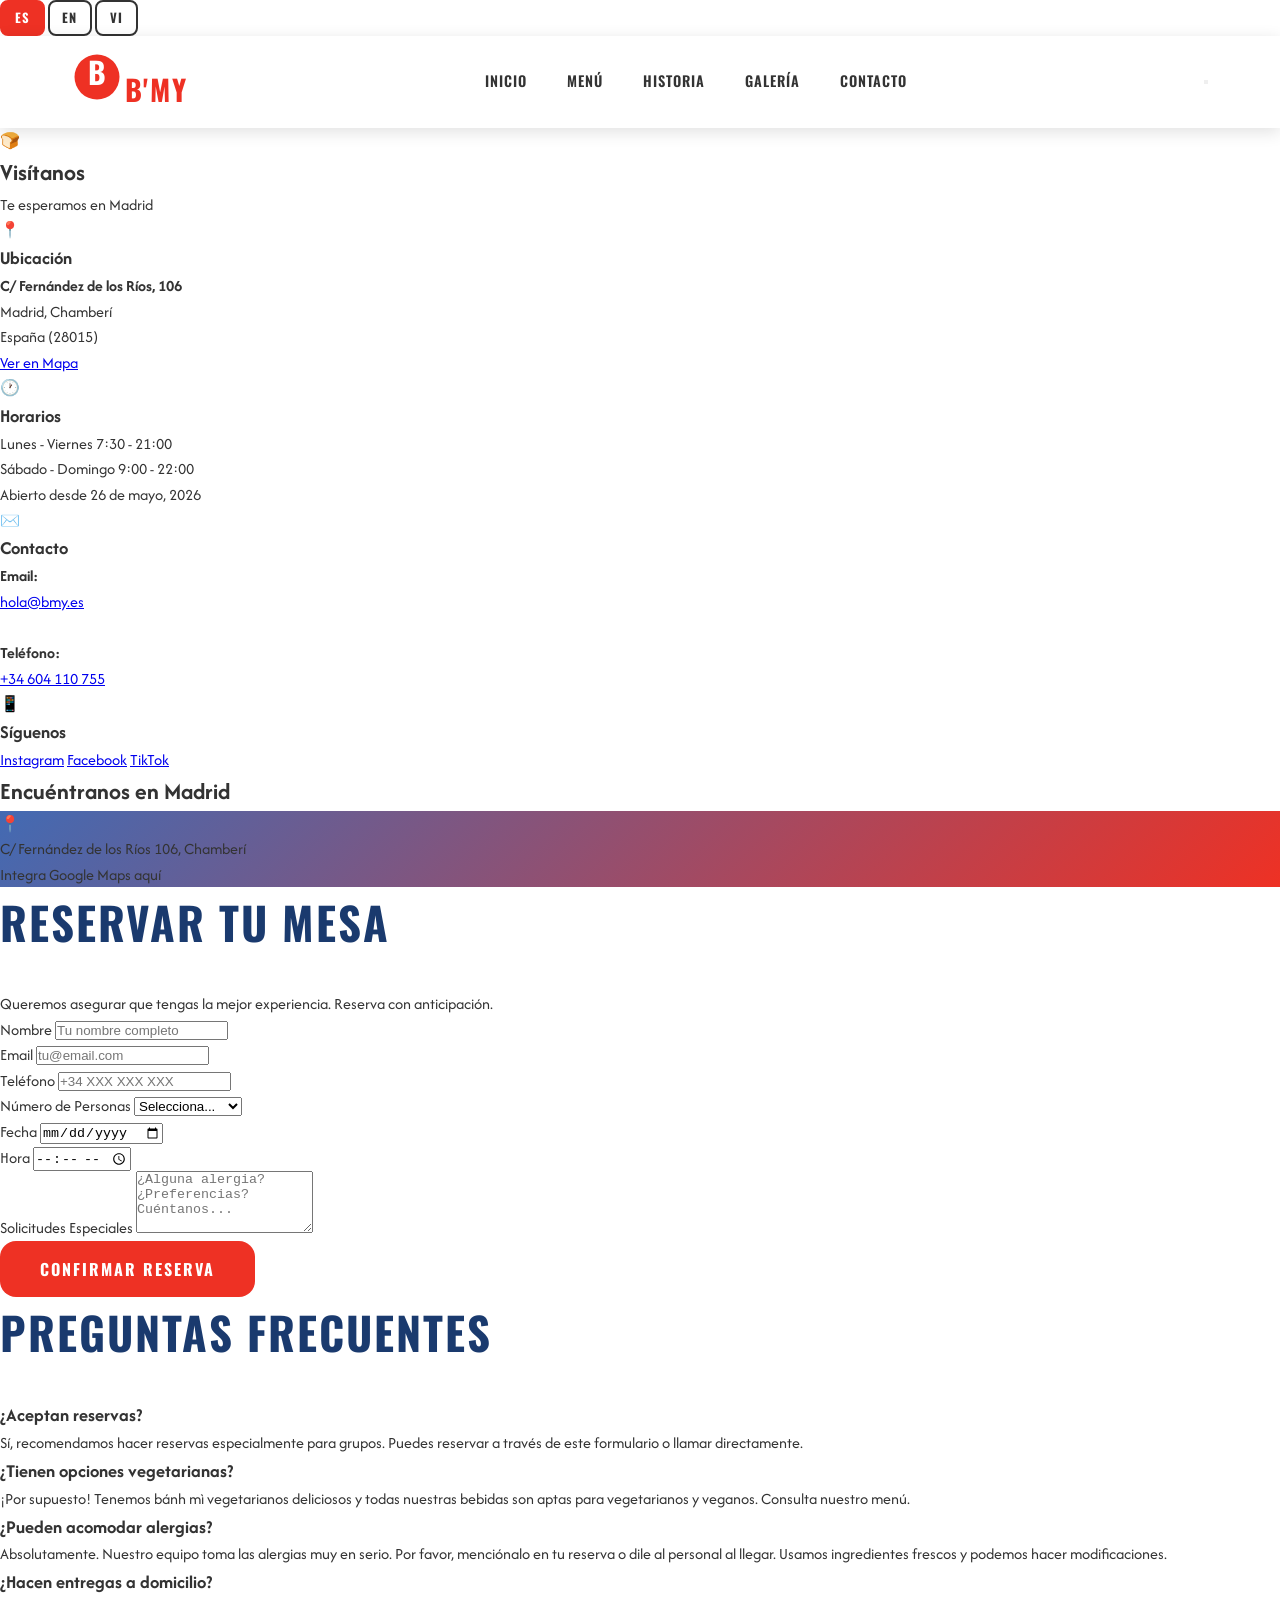
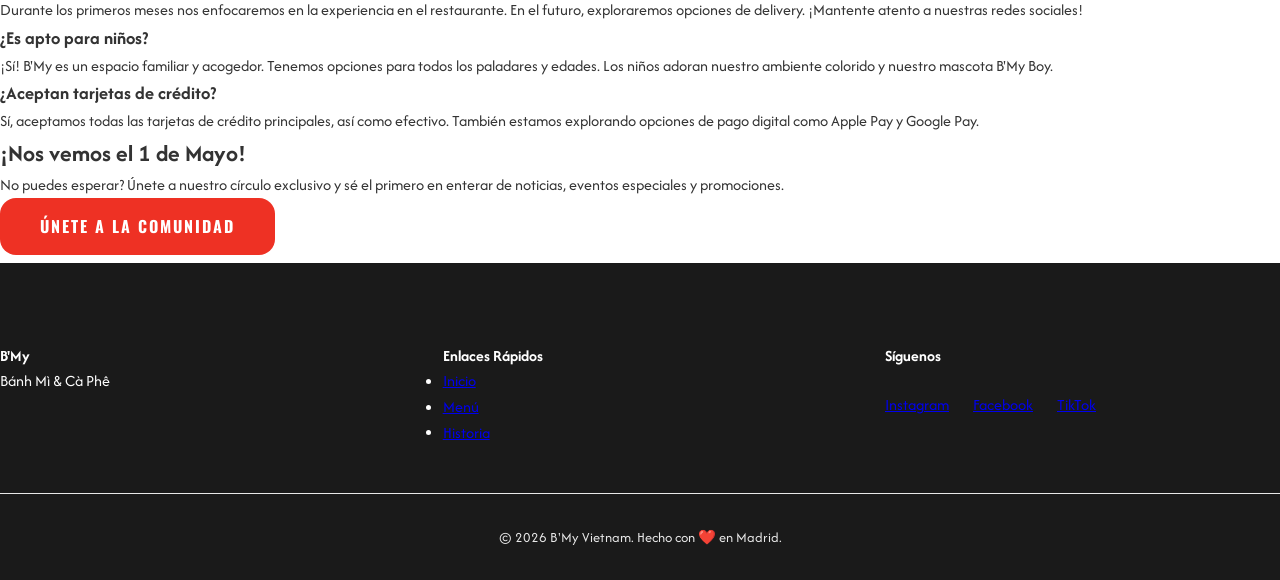
==== commit 78cdce77: "sync: opening 26/5/2026 + dirección Fdez de los Ríos 106 Chamberí + tel +34 604 110 755" ====
--- a/contact.html
+++ b/contact.html
@@ -4,6 +4,14 @@
     <meta charset="UTF-8">
     <meta name="viewport" content="width=device-width, initial-scale=1.0">
     <title>Contacto - B'My Bánh Mì & Cà Phê</title>
+    <link rel="icon" type="image/svg+xml" href="assets/logo-red.svg">
+    <script async src="https://www.googletagmanager.com/gtag/js?id=G-F2EVGFPTL9"></script>
+    <script>
+      window.dataLayer = window.dataLayer || [];
+      function gtag(){dataLayer.push(arguments);}
+      gtag('js', new Date());
+      gtag('config', 'G-F2EVGFPTL9');
+    </script>
     <link rel="stylesheet" href="styles.css">
     <link href="https://fonts.googleapis.com/css2?family=Oswald:wght@400;700&family=Afacad:wght@400;600&family=Caveat:wght@400;700&display=swap" rel="stylesheet">
 </head>
@@ -60,11 +68,11 @@
                 <div class="contact-icon">📍</div>
                 <h3 data-es="Ubicación" data-en="Location" data-vi="Vị trí">Ubicación</h3>
                 <p class="contact-details">
-                    <strong>C/Preguntoiro 29</strong><br>
-                    <span data-es="Madrid, Moncloa" data-en="Madrid, Moncloa" data-vi="Madrid, Moncloa">Madrid, Moncloa</span><br>
+                    <strong>C/ Fernández de los Ríos, 106</strong><br>
+                    <span data-es="Madrid, Chamberí" data-en="Madrid, Chamberí" data-vi="Madrid, Chamberí">Madrid, Chamberí</span><br>
                     <span data-es="España (28015)" data-en="Spain (28015)" data-vi="Tây Ban Nha (28015)">España (28015)</span>
                 </p>
-                <a href="https://maps.google.com" class="contact-link" data-es="Ver en Mapa" data-en="View Map" data-vi="Xem Bản đồ">Ver en Mapa</a>
+                <a href="https://maps.google.com/?q=C/+Fernandez+de+los+Rios+106,+28015+Madrid" target="_blank" class="contact-link" data-es="Ver en Mapa" data-en="View Map" data-vi="Xem Bản đồ">Ver en Mapa</a>
             </div>
 
             <!-- Hours Card -->
@@ -81,7 +89,7 @@
                         <span class="time">9:00 - 22:00</span>
                     </div>
                 </div>
-                <p class="hours-note" data-es="Abierto desde 1 de mayo, 2026" data-en="Open from May 1, 2026" data-vi="Mở cửa từ 1 tháng 5 năm 2026">Abierto desde 1 de mayo, 2026</p>
+                <p class="hours-note" data-es="Abierto desde 26 de mayo, 2026" data-en="Open from May 26, 2026" data-vi="Mở cửa từ 26 tháng 5 năm 2026">Abierto desde 26 de mayo, 2026</p>
             </div>
 
             <!-- Contact Card -->
@@ -90,9 +98,9 @@
                 <h3 data-es="Contacto" data-en="Contact" data-vi="Liên hệ">Contacto</h3>
                 <p class="contact-details">
                     <strong data-es="Email:" data-en="Email:" data-vi="Email:">Email:</strong><br>
-                    <a href="mailto:hello@bmyvietnam.com">hello@bmyvietnam.com</a><br><br>
+                    <a href="mailto:hola@bmy.es">hola@bmy.es</a><br><br>
                     <strong data-es="Teléfono:" data-en="Phone:" data-vi="Điện thoại:">Teléfono:</strong><br>
-                    <a href="tel:+34XXXXXXXXX">+34 (XXX) XXX XXX</a>
+                    <a href="tel:+34604110755">+34 604 110 755</a>
                 </p>
             </div>
 
@@ -115,7 +123,7 @@
         <div class="map-container">
             <div class="map-placeholder" style="background: linear-gradient(135deg, #426ab3, #ee3124);">
                 <div class="map-icon">📍</div>
-                <p data-es="C/Preguntoiro 29, Moncloa" data-en="C/Preguntoiro 29, Moncloa" data-vi="C/Preguntoiro 29, Moncloa">C/Preguntoiro 29, Moncloa</p>
+                <p data-es="C/ Fernández de los Ríos 106, Chamberí" data-en="C/ Fernández de los Ríos 106, Chamberí" data-vi="C/ Fernández de los Ríos 106, Chamberí">C/ Fernández de los Ríos 106, Chamberí</p>
                 <p class="map-subtitle" data-es="Integra Google Maps aquí" data-en="Integrate Google Maps here" data-vi="Tích hợp Google Maps ở đây">Integra Google Maps aquí</p>
             </div>
         </div>
@@ -162,7 +170,7 @@
             <div class="form-row">
                 <div class="form-group">
                     <label data-es="Fecha" data-en="Date" data-vi="Ngày">Fecha *</label>
-                    <input type="date" required min="2026-05-01">
+                    <input type="date" required min="2026-05-26">
                 </div>
                 <div class="form-group">
                     <label data-es="Hora" data-en="Time" data-vi="Giờ">Hora *</label>
--- a/styles.css
+++ b/styles.css
@@ -1,6 +1,7 @@
 /* ========================================
-   B'MY WEBSITE - COMPREHENSIVE STYLES
-   Bold & Playful Vietnamese Brand
+   B'MY WEBSITE - PROFESSIONAL DESIGN
+   Vietnamese Banh Mi & Coffee Brand
+   Inspired by Crumble Template Design
    ======================================== */
 
 * {
@@ -15,10 +16,14 @@
     --primary-blue: #426ab3;
     --secondary-yellow: #ffea82;
     --deep-blue: #1a3a6e;
-    --green: #43CB00;
-    --orange: #e8712a;
-    --brown: #531313;
-    --bright-blue: #D9F2FF;
+    --accent-green: #43CB00;
+
+    /* Neutrals */
+    --white: #ffffff;
+    --black: #1a1a1a;
+    --gray-light: #f8f8f8;
+    --gray-medium: #e8e8e8;
+    --gray-dark: #333333;
 
     /* Typography */
     --font-oswald: 'Oswald', sans-serif;
@@ -32,230 +37,60 @@
     --spacing-lg: 2rem;
     --spacing-xl: 3rem;
     --spacing-xxl: 4rem;
+    --spacing-3xl: 5rem;
 
     /* Transitions */
-    --transition: all 0.3s cubic-bezier(0.34, 1.56, 0.64, 1);
-    --transition-fast: all 0.15s ease-out;
+    --transition-fast: all 0.2s ease;
+    --transition-base: all 0.4s cubic-bezier(0.34, 1.56, 0.64, 1);
+    --transition-slow: all 0.6s ease;
 
     /* Border Radius */
     --radius-sm: 0.5rem;
     --radius-md: 1rem;
     --radius-lg: 1.5rem;
     --radius-xl: 2rem;
-}
-
-/* ========================================
-   GLOBAL STYLES
-   ======================================== */
+
+    /* Shadows */
+    --shadow-sm: 0 2px 8px rgba(0, 0, 0, 0.08);
+    --shadow-md: 0 4px 16px rgba(0, 0, 0, 0.12);
+    --shadow-lg: 0 12px 32px rgba(0, 0, 0, 0.15);
+    --shadow-xl: 0 20px 48px rgba(0, 0, 0, 0.2);
+}
 
 html {
     scroll-behavior: smooth;
 }
 
 body {
-    font-family: var(--font-afacad);
-    color: #333;
-    background-color: #fff;
+    font-family: var(--font-afacad), sans-serif;
+    color: var(--gray-dark);
+    line-height: 1.6;
     overflow-x: hidden;
-}
-
-/* Language Switcher */
-.lang-switcher {
-    position: fixed;
-    top: 2rem;
-    right: 2rem;
-    display: flex;
-    gap: 0.5rem;
-    z-index: 1000;
-    background: rgba(255, 255, 255, 0.95);
-    padding: 0.5rem;
-    border-radius: var(--radius-lg);
-    box-shadow: 0 4px 15px rgba(0, 0, 0, 0.1);
-}
-
-.lang-btn {
-    background: transparent;
-    border: 2px solid #ddd;
-    color: #666;
-    padding: 0.4rem 0.8rem;
-    cursor: pointer;
-    border-radius: var(--radius-sm);
-    font-weight: bold;
-    font-family: var(--font-oswald);
-    transition: var(--transition-fast);
-    font-size: 0.9rem;
-}
-
-.lang-btn.active {
-    background: var(--primary-red);
-    color: white;
-    border-color: var(--primary-red);
-}
-
-.lang-btn:hover {
-    transform: scale(1.05);
-    border-color: var(--primary-red);
-}
-
-/* ========================================
-   NAVIGATION
-   ======================================== */
-
-.navbar {
-    background: white;
-    position: sticky;
-    top: 0;
-    z-index: 100;
-    box-shadow: 0 2px 10px rgba(0, 0, 0, 0.05);
-}
-
-.nav-container {
-    max-width: 1400px;
+    background: var(--white);
+}
+
+.container {
+    max-width: 1200px;
     margin: 0 auto;
-    display: flex;
-    justify-content: space-between;
-    align-items: center;
-    padding: 1rem 2rem;
-}
-
-.logo-wrapper {
-    display: flex;
-    align-items: center;
-    gap: 0.5rem;
-    text-decoration: none;
-    font-weight: bold;
-    font-size: 1.5rem;
-    font-family: var(--font-oswald);
-    color: var(--primary-red);
-    letter-spacing: 1px;
-}
-
-.logo {
-    width: 50px;
-    height: 50px;
-    filter: drop-shadow(0 4px 8px rgba(238, 49, 36, 0.2));
-    animation: bobbing 2s ease-in-out infinite;
-}
-
-.brand-name {
-    font-size: 1.8rem;
-    font-weight: 700;
-    background: linear-gradient(135deg, var(--primary-red), var(--primary-blue));
-    -webkit-background-clip: text;
-    -webkit-text-fill-color: transparent;
-    background-clip: text;
-}
-
-.nav-menu {
-    display: flex;
-    list-style: none;
-    gap: 2rem;
-    align-items: center;
-}
-
-.nav-link {
-    text-decoration: none;
-    color: #333;
-    font-weight: 600;
-    font-family: var(--font-oswald);
-    font-size: 1rem;
-    position: relative;
-    transition: var(--transition-fast);
-    text-transform: uppercase;
-    letter-spacing: 0.5px;
-}
-
-.nav-link::after {
-    content: '';
-    position: absolute;
-    bottom: -5px;
-    left: 0;
-    width: 0;
-    height: 3px;
-    background: linear-gradient(90deg, var(--primary-red), var(--secondary-yellow));
-    transition: width 0.3s ease;
-}
-
-.nav-link:hover::after,
-.nav-link.active::after {
-    width: 100%;
-}
-
-.nav-link:hover {
-    color: var(--primary-red);
-    transform: translateY(-2px);
-}
-
-.nav-link.active {
-    color: var(--primary-red);
-}
-
-.hamburger {
-    display: none;
-    flex-direction: column;
-    cursor: pointer;
-    background: none;
-    border: none;
-    gap: 5px;
-}
-
-.hamburger span {
-    width: 25px;
-    height: 3px;
-    background: var(--primary-red);
-    border-radius: 2px;
-    transition: var(--transition-fast);
-}
-
-/* ========================================
-   MASCOT
-   ======================================== */
-
-.mascot-container {
-    position: fixed;
-    bottom: 2rem;
-    right: 2rem;
-    z-index: 50;
-}
-
-.mascot-character {
-    font-size: 4rem;
-    animation: mascot-bounce 1.5s ease-in-out infinite;
-    cursor: pointer;
-    filter: drop-shadow(0 4px 12px rgba(0, 0, 0, 0.15));
-    transition: var(--transition-fast);
-}
-
-.mascot-character:hover {
-    transform: scale(1.15) rotate(5deg);
-    filter: drop-shadow(0 8px 20px rgba(238, 49, 36, 0.3));
-}
-
-.mascot-home {
-    bottom: auto;
-    right: auto;
-    left: 2rem;
-    top: 15rem;
+    padding: 0 var(--spacing-lg);
 }
 
 /* ========================================
    BUTTONS
    ======================================== */
-
 .btn {
+    padding: 1rem 2.5rem;
+    font-family: var(--font-oswald);
+    font-size: 1rem;
+    font-weight: 700;
+    text-transform: uppercase;
+    letter-spacing: 2px;
+    border: none;
+    border-radius: var(--radius-md);
+    cursor: pointer;
+    transition: var(--transition-base);
+    text-decoration: none;
     display: inline-block;
-    padding: 1rem 2rem;
-    border-radius: var(--radius-lg);
-    text-decoration: none;
-    font-family: var(--font-oswald);
-    font-size: 1.1rem;
-    font-weight: bold;
-    text-transform: uppercase;
-    letter-spacing: 1px;
-    border: none;
-    cursor: pointer;
-    transition: var(--transition);
-    text-align: center;
     position: relative;
     overflow: hidden;
 }
@@ -273,1619 +108,1435 @@
     transition: width 0.6s, height 0.6s;
 }
 
-.btn:hover::before {
+.btn:active::before {
     width: 300px;
     height: 300px;
 }
 
 .btn-primary {
-    background: linear-gradient(135deg, var(--primary-red), var(--orange));
-    color: white;
-    box-shadow: 0 6px 20px rgba(238, 49, 36, 0.3);
+    background: var(--primary-red);
+    color: var(--white);
 }
 
 .btn-primary:hover {
-    transform: translateY(-4px) scale(1.05);
-    box-shadow: 0 10px 30px rgba(238, 49, 36, 0.5);
-}
-
-.btn-primary:active {
-    transform: translateY(-2px) scale(1.02);
+    background: #cc2818;
+    transform: translateY(-3px);
+    box-shadow: 0 10px 30px rgba(238, 49, 36, 0.4);
 }
 
 .btn-secondary {
-    background: linear-gradient(135deg, var(--primary-blue), var(--bright-blue));
-    color: white;
-    box-shadow: 0 6px 20px rgba(66, 106, 179, 0.3);
+    background: transparent;
+    color: var(--white);
+    border: 3px solid var(--white);
 }
 
 .btn-secondary:hover {
-    transform: translateY(-4px) scale(1.05);
-    box-shadow: 0 10px 30px rgba(66, 106, 179, 0.5);
-}
-
-.btn-large {
-    padding: 1.5rem 3rem;
-    font-size: 1.3rem;
+    background: var(--white);
+    color: var(--primary-red);
+    transform: translateY(-3px);
+    box-shadow: 0 10px 30px rgba(255, 255, 255, 0.3);
+}
+
+.btn-outline {
+    background: transparent;
+    color: var(--primary-red);
+    border: 3px solid var(--primary-red);
+}
+
+.btn-outline:hover {
+    background: var(--primary-red);
+    color: var(--white);
+    transform: translateY(-3px);
+}
+
+.btn-white {
+    background: var(--white);
+    color: var(--primary-red);
+}
+
+.btn-white:hover {
+    background: var(--gray-light);
+    transform: translateY(-3px);
 }
 
 /* ========================================
-   STREET PATTERN DIVIDER
+   NAVIGATION
    ======================================== */
-
-.street-pattern {
-    height: 20px;
-    background: repeating-linear-gradient(
-        90deg,
-        var(--primary-red) 0px,
-        var(--primary-red) 20px,
-        var(--secondary-yellow) 20px,
-        var(--secondary-yellow) 40px,
-        var(--primary-blue) 40px,
-        var(--primary-blue) 60px,
-        var(--green) 60px,
-        var(--green) 80px
-    );
-    margin: 3rem 0;
+.navbar {
+    position: sticky;
+    top: 0;
+    z-index: 1000;
+    background: var(--white);
+    box-shadow: var(--shadow-md);
+    padding: var(--spacing-sm) 0;
+    transition: var(--transition-fast);
+}
+
+.navbar.scroll-shadow {
+    box-shadow: var(--shadow-lg);
+}
+
+.nav-container {
+    max-width: 1200px;
+    margin: 0 auto;
+    padding: 0 var(--spacing-lg);
+    display: flex;
+    justify-content: space-between;
+    align-items: center;
+    gap: var(--spacing-xl);
+}
+
+.logo-container {
+    display: flex;
+    align-items: center;
+    gap: var(--spacing-sm);
+    flex-shrink: 0;
+}
+
+.logo {
+    width: 50px;
+    height: 50px;
+    object-fit: contain;
+    transition: var(--transition-fast);
+}
+
+.logo:hover {
+    transform: scale(1.05);
+}
+
+.brand-name {
+    font-family: var(--font-oswald);
+    font-size: 1.8rem;
+    font-weight: 700;
+    color: var(--primary-red);
+    text-transform: uppercase;
+    letter-spacing: 2px;
+}
+
+.nav-menu {
+    display: flex;
+    list-style: none;
+    gap: 2.5rem;
+    flex: 1;
+    justify-content: center;
+}
+
+.nav-link {
+    font-family: var(--font-oswald);
+    font-size: 0.9rem;
+    font-weight: 600;
+    color: var(--gray-dark);
+    text-decoration: none;
+    text-transform: uppercase;
+    letter-spacing: 1px;
+    position: relative;
+    transition: color 0.3s ease;
+}
+
+.nav-link::after {
+    content: '';
+    position: absolute;
+    bottom: -5px;
+    left: 0;
+    width: 0;
+    height: 3px;
+    background: var(--primary-red);
+    transition: width 0.3s ease;
+}
+
+.nav-link:hover {
+    color: var(--primary-red);
+}
+
+.nav-link:hover::after {
+    width: 100%;
+}
+
+.nav-link.active {
+    color: var(--primary-red);
+}
+
+.nav-link.active::after {
+    width: 100%;
+}
+
+.language-selector {
+    display: flex;
+    gap: 0.5rem;
+    flex-shrink: 0;
+}
+
+.lang-btn {
+    background: none;
+    border: 2px solid var(--gray-dark);
+    color: var(--gray-dark);
+    padding: 0.4rem 0.8rem;
+    font-family: var(--font-oswald);
+    font-weight: 700;
+    font-size: 0.8rem;
+    cursor: pointer;
+    transition: var(--transition-fast);
     border-radius: var(--radius-sm);
-    box-shadow: 0 4px 10px rgba(0, 0, 0, 0.1);
+    letter-spacing: 1px;
+}
+
+.lang-btn.active {
+    background: var(--primary-red);
+    border-color: var(--primary-red);
+    color: var(--white);
+}
+
+.lang-btn:hover {
+    border-color: var(--primary-red);
+    color: var(--primary-red);
 }
 
 /* ========================================
-   HERO SECTION
+   HERO SECTION - Full Screen with Overlay
    ======================================== */
-
 .hero {
-    background: linear-gradient(135deg, rgba(238, 49, 36, 0.1), rgba(66, 106, 179, 0.1));
-    padding: 6rem 2rem;
+    position: relative;
+    height: 100vh;
+    min-height: 600px;
+    display: flex;
+    align-items: center;
+    justify-content: center;
     overflow: hidden;
+}
+
+.hero-background {
+    position: absolute;
+    top: 0;
+    left: 0;
+    width: 100%;
+    height: 100%;
+    z-index: 1;
+}
+
+.hero-image {
+    width: 100%;
+    height: 100%;
+    object-fit: cover;
+    display: block;
+}
+
+.hero-overlay {
+    position: absolute;
+    top: 0;
+    left: 0;
+    width: 100%;
+    height: 100%;
+    background: linear-gradient(135deg, rgba(0, 0, 0, 0.5) 0%, rgba(0, 0, 0, 0.3) 100%);
+    z-index: 2;
+}
+
+.hero-content {
     position: relative;
-}
-
-.hero-content {
-    max-width: 1400px;
-    margin: 0 auto;
+    z-index: 3;
+    text-align: center;
+    color: var(--white);
+    animation: fadeInUp 0.8s ease 0.2s both;
+}
+
+@keyframes fadeInUp {
+    from {
+        opacity: 0;
+        transform: translateY(30px);
+    }
+    to {
+        opacity: 1;
+        transform: translateY(0);
+    }
+}
+
+.hero-badge {
+    margin-bottom: var(--spacing-lg);
+}
+
+.hero-logo {
+    width: 180px;
+    height: 180px;
+    object-fit: contain;
+    filter: drop-shadow(0 4px 15px rgba(0, 0, 0, 0.4));
+    animation: logoFloat 3s ease-in-out infinite;
+}
+
+@keyframes logoFloat {
+    0%, 100% { transform: translateY(0); }
+    50% { transform: translateY(-20px); }
+}
+
+.hero-title {
+    font-family: var(--font-oswald);
+    font-size: clamp(3rem, 8vw, 5.5rem);
+    font-weight: 700;
+    margin-bottom: var(--spacing-md);
+    text-transform: uppercase;
+    letter-spacing: 4px;
+    text-shadow: 0 4px 20px rgba(0, 0, 0, 0.5);
+    line-height: 1;
+}
+
+.hero-tagline {
+    font-family: var(--font-caveat);
+    font-size: clamp(1.5rem, 3vw, 2.2rem);
+    font-weight: 400;
+    margin-bottom: var(--spacing-xl);
+    text-shadow: 0 2px 10px rgba(0, 0, 0, 0.4);
+}
+
+.countdown-container {
+    margin: var(--spacing-xl) 0;
+}
+
+.countdown-label {
+    font-family: var(--font-oswald);
+    font-size: 1.1rem;
+    font-weight: 600;
+    margin-bottom: var(--spacing-md);
+    text-transform: uppercase;
+    letter-spacing: 1px;
+}
+
+.countdown {
+    display: flex;
+    justify-content: center;
+    gap: clamp(1rem, 3vw, 2rem);
+    margin-bottom: var(--spacing-xl);
+    flex-wrap: wrap;
+}
+
+.countdown-item {
+    display: flex;
+    flex-direction: column;
+    align-items: center;
+}
+
+.countdown-number {
+    font-family: var(--font-oswald);
+    font-size: clamp(2rem, 5vw, 3.5rem);
+    font-weight: 700;
+    display: block;
+    line-height: 1;
+    margin-bottom: 0.5rem;
+}
+
+.countdown-label-small {
+    font-family: var(--font-afacad);
+    font-size: 0.9rem;
+    font-weight: 600;
+    text-transform: uppercase;
+    letter-spacing: 1px;
+}
+
+.hero-cta {
+    display: flex;
+    justify-content: center;
+    gap: var(--spacing-lg);
+    flex-wrap: wrap;
+    margin-top: var(--spacing-xl);
+}
+
+/* ========================================
+   CATEGORIES SECTION
+   ======================================== */
+.categories {
+    padding: var(--spacing-3xl) 0;
+    background: var(--white);
+}
+
+.categories-grid {
+    display: grid;
+    grid-template-columns: repeat(auto-fit, minmax(280px, 1fr));
+    gap: var(--spacing-xl);
+    margin-top: var(--spacing-xl);
+}
+
+.category-card {
+    text-align: center;
+    padding: var(--spacing-xl);
+    border-radius: var(--radius-lg);
+    background: var(--gray-light);
+    transition: var(--transition-base);
+    opacity: 1;
+    transform: translateY(0);
+}
+
+.category-card:hover {
+    transform: translateY(-15px);
+    box-shadow: var(--shadow-lg);
+}
+
+.category-icon {
+    width: 150px;
+    height: 150px;
+    margin: 0 auto var(--spacing-lg);
+    border-radius: 50%;
+    background: var(--white);
+    display: flex;
+    align-items: center;
+    justify-content: center;
+    box-shadow: var(--shadow-md);
+    overflow: hidden;
+    transition: var(--transition-base);
+}
+
+.category-card:hover .category-icon {
+    box-shadow: var(--shadow-lg);
+    transform: scale(1.05);
+}
+
+.category-image {
+    width: 100%;
+    height: 100%;
+    object-fit: contain;
+    padding: var(--spacing-md);
+}
+
+.category-title {
+    font-family: var(--font-oswald);
+    font-size: 1.5rem;
+    font-weight: 700;
+    color: var(--primary-red);
+    margin-bottom: var(--spacing-sm);
+    text-transform: uppercase;
+    letter-spacing: 1px;
+}
+
+.category-desc {
+    color: var(--gray-dark);
+    font-size: 1rem;
+    line-height: 1.6;
+}
+
+/* ========================================
+   STORY SECTION
+   ======================================== */
+.story {
+    padding: var(--spacing-3xl) 0;
+    background: var(--gray-light);
+}
+
+.story-content {
     display: grid;
     grid-template-columns: 1fr 1fr;
-    gap: 4rem;
+    gap: var(--spacing-3xl);
     align-items: center;
 }
 
-.hero-text {
-    z-index: 10;
-}
-
-.hero-title {
-    font-family: var(--font-oswald);
-    font-size: clamp(2.5rem, 8vw, 5rem);
-    font-weight: 700;
-    line-height: 1.1;
-    margin-bottom: 1rem;
-    background: linear-gradient(135deg, var(--primary-red), var(--primary-blue));
-    -webkit-background-clip: text;
-    -webkit-text-fill-color: transparent;
-    background-clip: text;
-    animation: slideInLeft 0.8s ease-out;
-}
-
-.tagline {
+.section-title {
+    font-family: var(--font-oswald);
+    font-size: clamp(2rem, 4vw, 2.8rem);
+    font-weight: 700;
+    margin-bottom: var(--spacing-lg);
+    text-transform: uppercase;
+    color: var(--deep-blue);
+    letter-spacing: 2px;
+}
+
+.section-subtitle {
+    text-align: center;
+    font-size: 1.2rem;
+    color: var(--gray-dark);
+    margin-bottom: var(--spacing-xl);
+}
+
+.story-subtitle {
     font-family: var(--font-caveat);
-    font-size: 2rem;
-    color: var(--primary-red);
-    margin-bottom: 0.5rem;
-    font-weight: 400;
-    animation: slideInLeft 0.8s ease-out 0.2s both;
-}
-
-.hero-subtitle {
-    font-size: 1.3rem;
-    color: #666;
-    margin-bottom: 2rem;
-    animation: slideInLeft 0.8s ease-out 0.3s both;
-}
-
-.hero-visual {
-    display: flex;
-    justify-content: center;
-    align-items: center;
-    position: relative;
-    animation: slideInRight 0.8s ease-out;
-}
-
-.hero-image {
-    font-size: 15rem;
-    filter: drop-shadow(0 20px 40px rgba(238, 49, 36, 0.3));
-    animation: float 3s ease-in-out infinite;
-}
-
-/* Countdown Timer */
-.countdown-timer {
-    display: grid;
-    grid-template-columns: repeat(4, 1fr);
-    gap: 1rem;
-    margin: 2rem 0;
-}
-
-.countdown-item {
-    background: white;
-    padding: 1.5rem;
-    border-radius: var(--radius-lg);
-    text-align: center;
-    box-shadow: 0 4px 15px rgba(0, 0, 0, 0.08);
-    border: 2px solid var(--secondary-yellow);
-    transition: var(--transition);
-}
-
-.countdown-item:hover {
-    transform: translateY(-5px) scale(1.05);
-    box-shadow: 0 8px 25px rgba(238, 49, 36, 0.2);
-    background: var(--secondary-yellow);
-}
-
-.countdown-number {
-    display: block;
-    font-family: var(--font-oswald);
-    font-size: 2.5rem;
-    font-weight: bold;
-    color: var(--primary-red);
-    margin-bottom: 0.5rem;
-}
-
-.countdown-label {
-    display: block;
-    font-size: 0.9rem;
-    font-weight: bold;
-    text-transform: uppercase;
-    color: #666;
-    letter-spacing: 1px;
-}
-
-.cta-buttons {
-    display: flex;
-    gap: 1.5rem;
-    margin-top: 2rem;
-    flex-wrap: wrap;
-}
-
-/* ========================================
-   HIGHLIGHTS SECTION
-   ======================================== */
-
-.highlights {
-    max-width: 1400px;
-    margin: 0 auto;
-    padding: 6rem 2rem;
-}
-
-.section-title {
-    font-family: var(--font-oswald);
-    font-size: clamp(2rem, 6vw, 3.5rem);
-    text-align: center;
-    margin-bottom: 4rem;
-    text-transform: uppercase;
-    font-weight: 700;
-    position: relative;
-    padding-bottom: 1rem;
-}
-
-.section-title::after {
-    content: '';
-    position: absolute;
-    bottom: 0;
-    left: 50%;
-    transform: translateX(-50%);
-    width: 100px;
-    height: 4px;
-    background: linear-gradient(90deg, var(--primary-red), var(--primary-blue), var(--secondary-yellow));
-    border-radius: 2px;
+    font-size: 1.5rem;
+    color: var(--primary-red);
+    margin-bottom: var(--spacing-sm);
+}
+
+.story-description {
+    font-size: 1.1rem;
+    margin-bottom: var(--spacing-lg);
+    line-height: 1.8;
+    color: var(--gray-dark);
 }
 
 .values-grid {
     display: grid;
-    grid-template-columns: repeat(auto-fit, minmax(300px, 1fr));
-    gap: 2rem;
-}
-
-.value-card {
-    background: white;
-    padding: 2.5rem;
-    border-radius: var(--radius-xl);
-    box-shadow: 0 4px 20px rgba(0, 0, 0, 0.08);
-    transition: var(--transition);
-    border: 3px solid transparent;
+    grid-template-columns: repeat(3, 1fr);
+    gap: var(--spacing-md);
+    margin: var(--spacing-xl) 0;
+}
+
+.value-item {
+    padding: var(--spacing-md);
+    text-align: center;
+}
+
+.value-title {
+    font-family: var(--font-oswald);
+    font-size: 1.1rem;
+    font-weight: 700;
+    color: var(--primary-red);
+    margin-bottom: var(--spacing-xs);
+    text-transform: uppercase;
+}
+
+.value-desc {
+    color: var(--gray-dark);
+    font-size: 0.95rem;
+}
+
+.story-visual {
     position: relative;
+}
+
+.story-image {
+    border-radius: var(--radius-lg);
     overflow: hidden;
-}
-
-.value-card::before {
+    box-shadow: var(--shadow-lg);
+}
+
+.story-img {
+    width: 100%;
+    height: auto;
+    display: block;
+    transition: var(--transition-slow);
+}
+
+.story-image:hover .story-img {
+    transform: scale(1.05);
+}
+
+/* ========================================
+   MENU SECTION
+   ======================================== */
+.menu {
+    padding: var(--spacing-3xl) 0;
+    background: var(--white);
+}
+
+.menu-tabs {
+    display: flex;
+    justify-content: center;
+    gap: var(--spacing-md);
+    margin: var(--spacing-xl) 0;
+    flex-wrap: wrap;
+}
+
+.menu-tab {
+    padding: 0.8rem 2rem;
+    font-family: var(--font-oswald);
+    font-size: 0.95rem;
+    font-weight: 700;
+    text-transform: uppercase;
+    border: 3px solid var(--primary-red);
+    background: transparent;
+    color: var(--primary-red);
+    cursor: pointer;
+    border-radius: var(--radius-md);
+    transition: var(--transition-base);
+    letter-spacing: 1px;
+}
+
+.menu-tab.active {
+    background: var(--primary-red);
+    color: var(--white);
+}
+
+.menu-tab:hover {
+    background: var(--primary-red);
+    color: var(--white);
+    transform: translateY(-3px);
+}
+
+.menu-content {
+    margin-top: var(--spacing-xl);
+}
+
+.menu-category {
+    display: none;
+    opacity: 0;
+    animation: fadeIn 0.4s ease forwards;
+}
+
+.menu-category.active {
+    display: block;
+    opacity: 1;
+}
+
+@keyframes fadeIn {
+    from { opacity: 0; }
+    to { opacity: 1; }
+}
+
+.menu-items-grid {
+    display: grid;
+    grid-template-columns: repeat(auto-fit, minmax(280px, 1fr));
+    gap: var(--spacing-lg);
+}
+
+.menu-card {
+    background: var(--white);
+    border-radius: var(--radius-lg);
+    overflow: hidden;
+    box-shadow: var(--shadow-md);
+    transition: var(--transition-base);
+    opacity: 1;
+    transform: translateY(0);
+    border: 2px solid transparent;
+}
+
+.menu-card:hover {
+    transform: translateY(-12px);
+    box-shadow: var(--shadow-xl);
+    border-color: var(--primary-red);
+}
+
+.menu-card.special {
+    border-color: var(--secondary-yellow);
+}
+
+.menu-card-image {
+    position: relative;
+    width: 100%;
+    aspect-ratio: 1;
+    overflow: hidden;
+    background: var(--gray-medium);
+}
+
+.menu-image {
+    width: 100%;
+    height: 100%;
+    object-fit: cover;
+    transition: var(--transition-slow);
+}
+
+.menu-card:hover .menu-image {
+    transform: scale(1.1);
+}
+
+.menu-badge {
+    position: absolute;
+    top: var(--spacing-md);
+    right: var(--spacing-md);
+    background: var(--primary-red);
+    color: var(--white);
+    padding: 0.4rem 0.8rem;
+    border-radius: 20px;
+    font-size: 0.7rem;
+    font-weight: 700;
+    text-transform: uppercase;
+    letter-spacing: 1px;
+}
+
+.menu-badge.premium {
+    background: var(--secondary-yellow);
+    color: var(--black);
+}
+
+.menu-card-content {
+    padding: var(--spacing-lg);
+}
+
+.menu-item-title {
+    font-family: var(--font-oswald);
+    font-size: 1.2rem;
+    font-weight: 700;
+    color: var(--black);
+    margin-bottom: var(--spacing-sm);
+    text-transform: uppercase;
+}
+
+.menu-item-desc {
+    font-size: 0.95rem;
+    color: var(--gray-dark);
+    margin-bottom: var(--spacing-md);
+    font-style: italic;
+}
+
+.menu-card-footer {
+    display: flex;
+    justify-content: space-between;
+    align-items: center;
+    padding-top: var(--spacing-md);
+    border-top: 1px solid var(--gray-medium);
+}
+
+.menu-price {
+    font-family: var(--font-oswald);
+    font-size: 1.4rem;
+    font-weight: 700;
+    color: var(--primary-red);
+}
+
+/* ========================================
+   MENU PAGE - DETAILED ITEMS
+   ======================================== */
+.menu-hero {
+    background: linear-gradient(135deg, var(--primary-red) 0%, #c41e1a 100%);
+    color: var(--white);
+    text-align: center;
+    padding: 6rem 2rem 4rem;
+}
+
+.menu-hero h1 {
+    font-family: var(--font-oswald);
+    font-size: 3rem;
+    font-weight: 700;
+    text-transform: uppercase;
+    letter-spacing: 3px;
+    margin-bottom: var(--spacing-md);
+}
+
+.menu-hero p {
+    font-size: 1.1rem;
+    opacity: 0.9;
+    max-width: 500px;
+    margin: 0 auto;
+}
+
+.menu-section {
+    max-width: 900px;
+    margin: 0 auto;
+    padding: var(--spacing-xl) var(--spacing-lg);
+}
+
+.menu-section .menu-tabs {
+    position: sticky;
+    top: 70px;
+    background: var(--white);
+    z-index: 10;
+    padding: var(--spacing-md) 0;
+}
+
+.category-title {
+    font-family: var(--font-oswald);
+    font-size: 1.8rem;
+    font-weight: 700;
+    color: var(--primary-red);
+    text-transform: uppercase;
+    margin-bottom: var(--spacing-sm);
+}
+
+.category-description {
+    font-size: 1rem;
+    color: var(--gray-dark);
+    margin-bottom: var(--spacing-xl);
+    font-style: italic;
+}
+
+.menu-section .menu-items {
+    display: flex;
+    flex-direction: column;
+    gap: var(--spacing-lg);
+}
+
+.menu-section .menu-item {
+    display: flex;
+    gap: var(--spacing-lg);
+    background: var(--white);
+    border-radius: var(--radius-lg);
+    overflow: hidden;
+    box-shadow: var(--shadow-md);
+    transition: var(--transition-base);
+    border: 2px solid transparent;
+}
+
+.menu-section .menu-item:hover {
+    transform: translateY(-4px);
+    box-shadow: var(--shadow-xl);
+    border-color: var(--primary-red);
+}
+
+.menu-section .menu-item.featured {
+    border-color: var(--secondary-yellow);
+    background: linear-gradient(135deg, #fffdf0 0%, var(--white) 100%);
+}
+
+.menu-section .item-image {
+    width: 180px;
+    min-height: 180px;
+    flex-shrink: 0;
+    overflow: hidden;
+    background: var(--gray-medium);
+}
+
+.menu-section .item-image img {
+    width: 100%;
+    height: 100%;
+    object-fit: cover;
+    transition: var(--transition-slow);
+}
+
+.menu-section .menu-item:hover .item-image img {
+    transform: scale(1.08);
+}
+
+.menu-section .item-info {
+    flex: 1;
+    padding: var(--spacing-lg);
+    display: flex;
+    flex-direction: column;
+    justify-content: center;
+}
+
+.menu-section .item-header {
+    display: flex;
+    justify-content: space-between;
+    align-items: center;
+    margin-bottom: var(--spacing-sm);
+}
+
+.menu-section .item-header h3 {
+    font-family: var(--font-oswald);
+    font-size: 1.3rem;
+    font-weight: 700;
+    color: var(--black);
+    text-transform: uppercase;
+}
+
+.menu-section .item-price {
+    font-family: var(--font-oswald);
+    font-size: 1.4rem;
+    font-weight: 700;
+    color: var(--primary-red);
+    white-space: nowrap;
+}
+
+.menu-section .item-desc {
+    font-size: 0.95rem;
+    color: var(--gray-dark);
+    line-height: 1.5;
+}
+
+.menu-cta {
+    background: linear-gradient(135deg, var(--primary-red) 0%, #c41e1a 100%);
+    color: var(--white);
+    text-align: center;
+    padding: 4rem 2rem;
+}
+
+.menu-cta h2 {
+    font-family: var(--font-oswald);
+    font-size: 2.2rem;
+    font-weight: 700;
+    text-transform: uppercase;
+    margin-bottom: var(--spacing-md);
+}
+
+.menu-cta p {
+    font-size: 1.1rem;
+    opacity: 0.9;
+    margin-bottom: var(--spacing-lg);
+}
+
+@media (max-width: 600px) {
+    .menu-section .menu-item {
+        flex-direction: column;
+    }
+    .menu-section .item-image {
+        width: 100%;
+        height: 200px;
+        min-height: auto;
+    }
+    .menu-hero h1 {
+        font-size: 2rem;
+    }
+}
+
+/* ========================================
+   PROMOTIONS SECTION
+   ======================================== */
+.promotions {
+    padding: 0;
+}
+
+.promotions-grid {
+    display: grid;
+    grid-template-columns: 1fr 1fr;
+    min-height: 400px;
+}
+
+.promo-banner {
+    position: relative;
+    display: flex;
+    align-items: center;
+    justify-content: flex-end;
+    overflow: hidden;
+    min-height: 400px;
+}
+
+.promo-image {
+    position: absolute;
+    top: 0;
+    left: 0;
+    width: 100%;
+    height: 100%;
+    z-index: 1;
+}
+
+.promo-img {
+    width: 100%;
+    height: 100%;
+    object-fit: cover;
+    transition: var(--transition-slow);
+}
+
+.promo-banner:hover .promo-img {
+    transform: scale(1.05);
+}
+
+.promo-banner::before {
     content: '';
     position: absolute;
     top: 0;
     left: 0;
-    right: 0;
-    height: 4px;
-    background: linear-gradient(90deg, var(--primary-red), var(--primary-blue));
-}
-
-.value-card.authenticity {
-    border-color: var(--green);
-}
-
-.value-card.discovery {
-    border-color: var(--primary-blue);
-}
-
-.value-card.healthy {
-    border-color: var(--primary-red);
-}
-
-.value-card:hover {
-    transform: translateY(-10px) rotate(-2deg);
-    box-shadow: 0 15px 40px rgba(0, 0, 0, 0.15);
-}
-
-.value-icon {
-    font-size: 3.5rem;
-    margin-bottom: 1rem;
-    display: inline-block;
-}
-
-.value-card h3 {
-    font-family: var(--font-oswald);
-    font-size: 1.8rem;
-    margin-bottom: 1rem;
-    text-transform: uppercase;
-    letter-spacing: 1px;
-}
-
-.value-card p {
-    font-size: 1rem;
+    width: 100%;
+    height: 100%;
+    background: linear-gradient(135deg, rgba(0, 0, 0, 0.4) 0%, rgba(0, 0, 0, 0.2) 100%);
+    z-index: 2;
+}
+
+.promo-content {
+    position: relative;
+    z-index: 3;
+    padding: var(--spacing-xl);
+    color: var(--white);
+    max-width: 400px;
+    text-align: left;
+    animation: fadeInUp 0.6s ease;
+}
+
+.promo-title {
+    font-family: var(--font-oswald);
+    font-size: clamp(1.8rem, 3vw, 2.5rem);
+    font-weight: 700;
+    margin-bottom: var(--spacing-md);
+    text-transform: uppercase;
+    letter-spacing: 2px;
+    text-shadow: 0 2px 10px rgba(0, 0, 0, 0.3);
+}
+
+.promo-text {
+    font-size: 1.1rem;
+    margin-bottom: var(--spacing-lg);
     line-height: 1.6;
-    color: #555;
+    text-shadow: 0 2px 8px rgba(0, 0, 0, 0.3);
 }
 
 /* ========================================
-   FEATURED PRODUCTS
+   GALLERY SECTION
    ======================================== */
-
-.featured-products {
-    background: linear-gradient(135deg, rgba(255, 234, 130, 0.05), rgba(217, 242, 255, 0.05));
-    padding: 6rem 2rem;
-}
-
-.products-showcase {
-    max-width: 1400px;
-    margin: 0 auto;
+.gallery {
+    padding: var(--spacing-3xl) 0;
+    background: var(--gray-light);
+}
+
+.gallery-grid {
     display: grid;
     grid-template-columns: repeat(auto-fit, minmax(280px, 1fr));
-    gap: 2rem;
-    margin-bottom: 3rem;
-}
-
-.product-card {
-    background: white;
-    border-radius: var(--radius-xl);
+    gap: var(--spacing-lg);
+    margin-top: var(--spacing-xl);
+}
+
+.gallery-item {
+    position: relative;
     overflow: hidden;
-    box-shadow: 0 6px 20px rgba(0, 0, 0, 0.08);
-    transition: var(--transition);
+    border-radius: var(--radius-lg);
+    aspect-ratio: 1;
     cursor: pointer;
-    border: 3px solid var(--secondary-yellow);
-}
-
-.product-card:hover {
-    transform: translateY(-8px) scale(1.05) rotate(1deg);
-    box-shadow: 0 12px 40px rgba(238, 49, 36, 0.2);
-    border-color: var(--primary-red);
-}
-
-.product-image {
+    opacity: 1;
+    transform: translateY(0);
+}
+
+.gallery-img {
     width: 100%;
-    height: 250px;
-    background: linear-gradient(135deg, var(--secondary-yellow), var(--bright-blue));
+    height: 100%;
+    object-fit: cover;
+    transition: var(--transition-slow);
+    display: block;
+}
+
+.gallery-overlay {
+    position: absolute;
+    top: 0;
+    left: 0;
+    width: 100%;
+    height: 100%;
+    background: rgba(238, 49, 36, 0.9);
     display: flex;
     align-items: center;
     justify-content: center;
-    font-size: 6rem;
-    transition: var(--transition);
-}
-
-.product-card:hover .product-image {
-    transform: scale(1.1) rotate(-5deg);
-}
-
-.product-info {
-    padding: 1.5rem;
-}
-
-.product-info h3 {
-    font-family: var(--font-oswald);
-    font-size: 1.4rem;
-    margin-bottom: 0.5rem;
-    text-transform: uppercase;
-    letter-spacing: 0.5px;
-}
-
-.product-desc {
-    font-size: 0.95rem;
-    color: #666;
-    margin-bottom: 1rem;
-    line-height: 1.5;
-}
-
-.price {
-    display: inline-block;
-    font-family: var(--font-oswald);
-    font-size: 1.6rem;
-    color: var(--primary-red);
-    font-weight: bold;
-}
-
-.explore-button {
-    max-width: 1400px;
-    margin: 0 auto;
+    opacity: 0;
+    transition: opacity 0.4s ease;
+    z-index: 2;
+}
+
+.gallery-item:hover .gallery-img {
+    transform: scale(1.1);
+}
+
+.gallery-item:hover .gallery-overlay {
+    opacity: 1;
+}
+
+.gallery-text {
+    font-family: var(--font-oswald);
+    font-size: 1.3rem;
+    font-weight: 700;
+    color: var(--white);
+    text-transform: uppercase;
+    letter-spacing: 2px;
     text-align: center;
+    text-shadow: 0 2px 8px rgba(0, 0, 0, 0.3);
 }
 
 /* ========================================
-   LEAD CAPTURE SECTION
+   TESTIMONIALS SECTION
    ======================================== */
-
-.lead-capture {
-    background: linear-gradient(135deg, var(--deep-blue), var(--primary-blue));
-    color: white;
-    padding: 6rem 2rem;
-    position: relative;
-    overflow: hidden;
-}
-
-.lead-capture::before {
-    content: '';
-    position: absolute;
-    top: -50%;
-    right: -10%;
-    width: 500px;
-    height: 500px;
-    background: radial-gradient(circle, rgba(255, 234, 130, 0.1), transparent);
-    border-radius: 50%;
-}
-
-.capture-wrapper {
-    max-width: 1400px;
-    margin: 0 auto;
+.testimonials {
+    padding: var(--spacing-3xl) 0;
+    background: var(--white);
+}
+
+.testimonials-slider {
+    display: grid;
+    grid-template-columns: repeat(auto-fit, minmax(300px, 1fr));
+    gap: var(--spacing-xl);
+    margin-top: var(--spacing-xl);
+}
+
+.testimonial-card {
+    background: var(--gray-light);
+    padding: var(--spacing-xl);
+    border-radius: var(--radius-lg);
+    border-left: 5px solid var(--primary-red);
+    box-shadow: var(--shadow-md);
+    transition: var(--transition-base);
+    opacity: 1;
+    transform: translateY(0);
+}
+
+.testimonial-card:hover {
+    transform: translateY(-8px);
+    box-shadow: var(--shadow-lg);
+}
+
+.testimonial-stars {
+    color: var(--secondary-yellow);
+    font-size: 1.2rem;
+    margin-bottom: var(--spacing-md);
+    letter-spacing: 2px;
+}
+
+.testimonial-text {
+    font-size: 1rem;
+    color: var(--gray-dark);
+    margin-bottom: var(--spacing-md);
+    line-height: 1.8;
+    font-style: italic;
+}
+
+.testimonial-author {
+    font-family: var(--font-oswald);
+    font-weight: 700;
+    color: var(--primary-red);
+    text-transform: uppercase;
+}
+
+/* ========================================
+   LOCATION SECTION
+   ======================================== */
+.location {
+    padding: var(--spacing-3xl) 0;
+    background: var(--gray-light);
+}
+
+.location-wrapper {
     display: grid;
     grid-template-columns: 1fr 1fr;
-    gap: 4rem;
+    gap: var(--spacing-xl);
+    margin-top: var(--spacing-xl);
+    align-items: start;
+}
+
+.location-info {
+    display: flex;
+    flex-direction: column;
+    gap: var(--spacing-lg);
+}
+
+.info-card {
+    background: var(--white);
+    padding: var(--spacing-lg);
+    border-radius: var(--radius-lg);
+    box-shadow: var(--shadow-md);
+    border-top: 4px solid var(--primary-red);
+    transition: var(--transition-base);
+    opacity: 1;
+    transform: translateY(0);
+}
+
+.info-card:hover {
+    transform: translateY(-8px);
+    box-shadow: var(--shadow-lg);
+}
+
+.info-title {
+    font-family: var(--font-oswald);
+    font-size: 1.2rem;
+    font-weight: 700;
+    color: var(--primary-red);
+    margin-bottom: var(--spacing-md);
+    text-transform: uppercase;
+}
+
+.info-text {
+    font-size: 0.95rem;
+    color: var(--gray-dark);
+    margin-bottom: 0.3rem;
+    line-height: 1.6;
+}
+
+.info-text-bold {
+    font-weight: 700;
+    color: var(--black);
+    margin-bottom: var(--spacing-md);
+}
+
+.info-link {
+    color: var(--primary-red);
+    text-decoration: none;
+    font-weight: 700;
+    transition: color 0.3s ease;
+    display: inline-block;
+    margin-top: var(--spacing-sm);
+}
+
+.info-link:hover {
+    color: var(--primary-blue);
+}
+
+.social-links {
+    display: flex;
+    gap: var(--spacing-md);
+    margin-top: var(--spacing-md);
+}
+
+.social-btn {
+    display: flex;
     align-items: center;
-    position: relative;
-    z-index: 2;
-}
-
-.capture-content h2 {
-    font-family: var(--font-oswald);
-    font-size: clamp(2rem, 5vw, 3rem);
-    margin-bottom: 1rem;
-    text-transform: uppercase;
-    letter-spacing: 1px;
-}
-
-.capture-content > p {
-    font-size: 1.2rem;
-    margin-bottom: 2rem;
+    justify-content: center;
+    width: 40px;
+    height: 40px;
+    border-radius: 50%;
+    background: var(--primary-red);
+    color: var(--white);
+    transition: var(--transition-base);
+    border: none;
+    cursor: pointer;
+    text-decoration: none;
+}
+
+.social-btn:hover {
+    background: var(--primary-blue);
+    transform: translateY(-5px);
+}
+
+.location-map {
+    border-radius: var(--radius-lg);
+    overflow: hidden;
+    box-shadow: var(--shadow-lg);
+}
+
+.location-map iframe {
+    border: none;
+}
+
+/* ========================================
+   NEWSLETTER SECTION
+   ======================================== */
+.newsletter {
+    padding: var(--spacing-3xl) 0;
+    background: linear-gradient(135deg, var(--primary-red) 0%, var(--deep-blue) 100%);
+    color: var(--white);
+}
+
+.newsletter-content {
+    text-align: center;
+    max-width: 600px;
+    margin: 0 auto;
+}
+
+.newsletter-title {
+    font-family: var(--font-oswald);
+    font-size: clamp(2rem, 4vw, 2.5rem);
+    font-weight: 700;
+    margin-bottom: var(--spacing-md);
+    text-transform: uppercase;
+    letter-spacing: 2px;
+}
+
+.newsletter-subtitle {
+    font-size: 1.1rem;
+    margin-bottom: var(--spacing-xl);
     line-height: 1.6;
-    opacity: 0.95;
-}
-
-.lead-form {
-    display: flex;
-    flex-direction: column;
-    gap: 1rem;
-}
-
-.form-group {
-    display: flex;
-    flex-direction: column;
-}
-
-.form-group input,
-.form-group textarea {
-    padding: 0.8rem;
-    border: 2px solid rgba(255, 255, 255, 0.3);
-    border-radius: var(--radius-md);
-    background: rgba(255, 255, 255, 0.1);
-    color: white;
+}
+
+.newsletter-form {
+    display: flex;
+    gap: var(--spacing-md);
+    margin-bottom: var(--spacing-lg);
+    flex-wrap: wrap;
+    justify-content: center;
+}
+
+.newsletter-input {
+    flex: 1;
+    min-width: 250px;
+    padding: 0.9rem 1.5rem;
     font-family: var(--font-afacad);
     font-size: 1rem;
+    border: none;
+    border-radius: var(--radius-md);
+    background: rgba(255, 255, 255, 0.95);
+    color: var(--gray-dark);
     transition: var(--transition-fast);
 }
 
-.form-group input::placeholder {
-    color: rgba(255, 255, 255, 0.7);
-}
-
-.form-group input:focus,
-.form-group textarea:focus {
+.newsletter-input:focus {
     outline: none;
-    background: rgba(255, 255, 255, 0.2);
-    border-color: var(--secondary-yellow);
-    box-shadow: 0 0 10px rgba(255, 234, 130, 0.2);
-}
-
-.social-proof {
-    margin-top: 2rem;
-}
-
-.proof-stat {
-    display: flex;
-    flex-direction: column;
-    align-items: center;
-}
-
-.proof-number {
-    display: block;
-    font-family: var(--font-oswald);
-    font-size: 2.5rem;
-    font-weight: bold;
-    margin-bottom: 0.5rem;
-    color: var(--secondary-yellow);
-}
-
-.proof-label {
-    display: block;
-    font-size: 1rem;
-    opacity: 0.9;
-}
-
-.capture-visual {
-    display: flex;
-    justify-content: center;
-    align-items: center;
-}
-
-.capture-mascot {
-    font-size: 12rem;
-    animation: mascot-wave 2s ease-in-out infinite;
-    filter: drop-shadow(0 10px 30px rgba(0, 0, 0, 0.3));
-}
-
-/* ========================================
-   STATS SECTION
-   ======================================== */
-
-.stats {
-    max-width: 1400px;
-    margin: 0 auto;
-    padding: 4rem 2rem;
-    display: grid;
-    grid-template-columns: repeat(auto-fit, minmax(250px, 1fr));
-    gap: 2rem;
-}
-
-.stat-card {
-    background: linear-gradient(135deg, var(--secondary-yellow), var(--bright-blue));
-    padding: 2rem;
-    border-radius: var(--radius-xl);
-    text-align: center;
-    box-shadow: 0 6px 20px rgba(0, 0, 0, 0.08);
-    transition: var(--transition);
-}
-
-.stat-card:hover {
-    transform: translateY(-10px) rotate(2deg);
-    box-shadow: 0 12px 40px rgba(66, 106, 179, 0.2);
-}
-
-.stat-number {
-    font-family: var(--font-oswald);
-    font-size: 3rem;
-    font-weight: bold;
-    color: var(--primary-red);
-    margin-bottom: 0.5rem;
-    display: block;
-}
-
-.stat-card p {
-    font-family: var(--font-oswald);
-    font-size: 1.1rem;
-    text-transform: uppercase;
-    letter-spacing: 0.5px;
-    color: var(--deep-blue);
-}
-
-/* ========================================
-   MENU PAGE STYLES
-   ======================================== */
-
-.menu-hero {
-    background: linear-gradient(135deg, var(--primary-red), var(--orange));
-    color: white;
-    padding: 5rem 2rem;
-    text-align: center;
-}
-
-.menu-hero h1 {
-    font-family: var(--font-oswald);
-    font-size: clamp(2.5rem, 6vw, 4rem);
-    margin-bottom: 1rem;
-    text-transform: uppercase;
-    letter-spacing: 2px;
-    font-weight: 700;
-}
-
-.menu-section {
-    max-width: 1400px;
-    margin: 0 auto;
-    padding: 4rem 2rem;
-}
-
-.menu-tabs {
-    display: flex;
-    justify-content: center;
-    gap: 1.5rem;
-    margin-bottom: 4rem;
-    flex-wrap: wrap;
-}
-
-.menu-tab {
-    background: white;
-    border: 3px solid #ddd;
-    padding: 1rem 2rem;
-    border-radius: var(--radius-lg);
-    cursor: pointer;
-    font-family: var(--font-oswald);
-    font-size: 1.1rem;
-    font-weight: bold;
-    text-transform: uppercase;
-    transition: var(--transition);
-    display: flex;
-    align-items: center;
-    gap: 0.5rem;
-    text-decoration: none;
-}
-
-.menu-tab:hover {
-    border-color: var(--primary-red);
-    color: var(--primary-red);
-    transform: scale(1.1);
-}
-
-.menu-tab.active {
-    background: linear-gradient(135deg, var(--primary-red), var(--orange));
-    color: white;
-    border-color: var(--primary-red);
-}
-
-.tab-icon {
-    font-size: 1.5rem;
-}
-
-.menu-category {
-    display: none;
-    animation: fadeIn 0.5s ease-out;
-}
-
-.menu-category.active {
-    display: block;
-}
-
-.category-title {
-    font-family: var(--font-oswald);
-    font-size: 2.5rem;
-    margin-bottom: 1rem;
-    text-transform: uppercase;
-    letter-spacing: 1px;
-    font-weight: 700;
-}
-
-.category-description {
-    font-size: 1.1rem;
-    color: #666;
-    margin-bottom: 3rem;
-    max-width: 600px;
-    line-height: 1.6;
-}
-
-.menu-items {
-    display: grid;
-    grid-template-columns: repeat(auto-fit, minmax(300px, 1fr));
-    gap: 2rem;
-}
-
-.menu-item {
-    background: white;
-    padding: 1.5rem;
-    border-radius: var(--radius-lg);
-    box-shadow: 0 4px 15px rgba(0, 0, 0, 0.08);
-    border-left: 4px solid var(--primary-red);
-    transition: var(--transition);
-}
-
-.menu-item:hover {
-    transform: translateY(-5px) scale(1.02);
-    box-shadow: 0 10px 30px rgba(238, 49, 36, 0.15);
-    border-left-color: var(--secondary-yellow);
-}
-
-.item-header {
-    display: flex;
-    justify-content: space-between;
-    align-items: baseline;
-    margin-bottom: 0.8rem;
-}
-
-.menu-item h3 {
-    font-family: var(--font-oswald);
-    font-size: 1.3rem;
-    text-transform: uppercase;
-    letter-spacing: 0.5px;
-    font-weight: bold;
-}
-
-.item-price {
-    font-family: var(--font-oswald);
-    font-size: 1.4rem;
-    color: var(--primary-red);
-    font-weight: bold;
-}
-
-.item-desc {
+    background: var(--white);
+    box-shadow: 0 0 0 3px rgba(255, 255, 255, 0.3);
+}
+
+.newsletter-input::placeholder {
+    color: var(--gray-medium);
+}
+
+.newsletter-message {
     font-size: 0.95rem;
-    color: #666;
-    line-height: 1.5;
-}
-
-.menu-cta {
-    background: linear-gradient(135deg, var(--primary-blue), var(--deep-blue));
-    color: white;
-    padding: 4rem 2rem;
-    text-align: center;
-    border-radius: var(--radius-xl);
-    margin: 4rem 2rem 0;
-    max-width: 1400px;
-    margin-left: auto;
-    margin-right: auto;
-}
-
-.menu-cta h2 {
-    font-family: var(--font-oswald);
-    font-size: 2.5rem;
-    margin-bottom: 1rem;
-    text-transform: uppercase;
-    letter-spacing: 1px;
-}
-
-/* ========================================
-   STORY PAGE STYLES
-   ======================================== */
-
-.story-hero {
-    background: linear-gradient(135deg, var(--primary-red), var(--secondary-yellow));
-    color: white;
-    padding: 5rem 2rem;
-    text-align: center;
-}
-
-.story-hero h1 {
-    font-family: var(--font-oswald);
-    font-size: clamp(2.5rem, 6vw, 4rem);
-    margin-bottom: 1rem;
-    text-transform: uppercase;
-    letter-spacing: 2px;
-    font-weight: 700;
-}
-
-.founders-section {
-    max-width: 1400px;
-    margin: 0 auto;
-    padding: 6rem 2rem;
-}
-
-.founders-grid {
-    display: grid;
-    grid-template-columns: repeat(auto-fit, minmax(350px, 1fr));
-    gap: 3rem;
-}
-
-.founder-card {
-    background: white;
-    padding: 2.5rem;
-    border-radius: var(--radius-xl);
-    box-shadow: 0 6px 25px rgba(0, 0, 0, 0.1);
-    border-top: 5px solid var(--primary-red);
-    transition: var(--transition);
-    text-align: center;
-}
-
-.founder-card:hover {
-    transform: translateY(-10px) scale(1.02);
-    box-shadow: 0 15px 40px rgba(238, 49, 36, 0.2);
-}
-
-.founder-image {
-    font-size: 5rem;
-    margin-bottom: 1.5rem;
-    display: inline-block;
-}
-
-.founder-card h3 {
-    font-family: var(--font-oswald);
-    font-size: 1.8rem;
-    margin-bottom: 0.5rem;
-    text-transform: uppercase;
-    letter-spacing: 1px;
-    font-weight: bold;
-}
-
-.founder-title {
-    color: var(--primary-red);
-    font-weight: bold;
-    margin-bottom: 1rem;
-    display: block;
-    font-size: 1rem;
-}
-
-.founder-bio {
-    color: #666;
-    line-height: 1.6;
-    margin-bottom: 1.5rem;
-    font-size: 0.95rem;
-}
-
-.founder-highlights {
-    display: flex;
-    flex-wrap: wrap;
-    justify-content: center;
-    gap: 0.8rem;
-}
-
-.highlight {
-    background: linear-gradient(135deg, var(--secondary-yellow), var(--bright-blue));
-    padding: 0.5rem 1rem;
-    border-radius: var(--radius-md);
-    font-size: 0.9rem;
-    font-weight: bold;
-    display: inline-block;
-}
-
-.values-deep {
-    background: linear-gradient(135deg, rgba(255, 234, 130, 0.08), rgba(66, 106, 179, 0.08));
-    padding: 6rem 2rem;
-}
-
-.values-detailed {
-    max-width: 1400px;
-    margin: 0 auto;
-    display: grid;
-    grid-template-columns: repeat(auto-fit, minmax(350px, 1fr));
-    gap: 2.5rem;
-}
-
-.value-item {
-    background: white;
-    padding: 2rem;
-    border-radius: var(--radius-lg);
-    box-shadow: 0 4px 15px rgba(0, 0, 0, 0.08);
-    transition: var(--transition);
-    position: relative;
-}
-
-.value-item:hover {
-    transform: translateY(-8px);
-    box-shadow: 0 12px 30px rgba(0, 0, 0, 0.12);
-}
-
-.value-number {
-    position: absolute;
-    top: -15px;
-    left: 2rem;
-    width: 50px;
-    height: 50px;
-    background: linear-gradient(135deg, var(--primary-red), var(--primary-blue));
-    color: white;
-    border-radius: 50%;
-    display: flex;
-    align-items: center;
-    justify-content: center;
-    font-family: var(--font-oswald);
-    font-size: 2rem;
-    font-weight: bold;
-    box-shadow: 0 4px 15px rgba(238, 49, 36, 0.3);
-}
-
-.value-item h3 {
-    font-family: var(--font-oswald);
-    font-size: 1.4rem;
-    margin-top: 1.5rem;
-    margin-bottom: 1rem;
-    text-transform: uppercase;
-    letter-spacing: 0.5px;
-    font-weight: bold;
-}
-
-.value-item p {
-    color: #666;
-    line-height: 1.6;
-    font-size: 0.95rem;
-}
-
-.philosophy {
-    max-width: 1400px;
-    margin: 0 auto;
-    padding: 6rem 2rem;
-}
-
-.philosophy-cards {
-    display: grid;
-    grid-template-columns: repeat(auto-fit, minmax(320px, 1fr));
-    gap: 2rem;
-}
-
-.philosophy-card {
-    background: white;
-    padding: 2rem;
-    border-radius: var(--radius-lg);
-    text-align: center;
-    box-shadow: 0 4px 20px rgba(0, 0, 0, 0.08);
-    transition: var(--transition);
-    border: 2px solid transparent;
-}
-
-.philosophy-card:hover {
-    border-color: var(--primary-red);
-    transform: translateY(-8px);
-    box-shadow: 0 12px 35px rgba(238, 49, 36, 0.15);
-}
-
-.phi-icon {
-    font-size: 4rem;
-    margin-bottom: 1rem;
-    display: inline-block;
-}
-
-.philosophy-card h3 {
-    font-family: var(--font-oswald);
-    font-size: 1.4rem;
-    margin-bottom: 1rem;
-    text-transform: uppercase;
-    letter-spacing: 0.5px;
-    font-weight: bold;
-}
-
-.philosophy-card p {
-    color: #666;
-    line-height: 1.6;
-    font-size: 0.95rem;
-}
-
-.why-madrid {
-    background: linear-gradient(135deg, var(--deep-blue), var(--primary-blue));
-    color: white;
-    padding: 6rem 2rem;
-}
-
-.why-content {
-    max-width: 1400px;
-    margin: 0 auto;
-    display: grid;
-    grid-template-columns: 1fr 1fr;
-    gap: 4rem;
-    align-items: center;
-}
-
-.why-text p {
-    font-size: 1.1rem;
-    margin-bottom: 1.5rem;
-    line-height: 1.8;
-    opacity: 0.95;
-}
-
-.why-icon {
-    font-size: 8rem;
-    text-align: center;
-    filter: drop-shadow(0 10px 30px rgba(0, 0, 0, 0.2));
-    animation: float 3s ease-in-out infinite;
-}
-
-.journey {
-    max-width: 1400px;
-    margin: 0 auto;
-    padding: 6rem 2rem;
-}
-
-.journey-intro {
-    text-align: center;
-    font-size: 1.2rem;
-    color: #666;
-    margin-bottom: 4rem;
-    max-width: 600px;
-    margin-left: auto;
-    margin-right: auto;
-    line-height: 1.6;
-}
-
-.timeline {
-    display: grid;
-    grid-template-columns: repeat(auto-fit, minmax(280px, 1fr));
-    gap: 2rem;
-}
-
-.timeline-item {
-    background: white;
-    padding: 2rem;
-    border-radius: var(--radius-lg);
-    box-shadow: 0 4px 20px rgba(0, 0, 0, 0.08);
-    position: relative;
-    border-top: 4px solid var(--primary-red);
-    transition: var(--transition);
-}
-
-.timeline-item:hover {
-    transform: translateY(-8px);
-    box-shadow: 0 12px 35px rgba(238, 49, 36, 0.15);
-}
-
-.timeline-marker {
-    display: inline-block;
-    background: linear-gradient(135deg, var(--primary-red), var(--orange));
-    color: white;
-    padding: 0.5rem 1rem;
-    border-radius: var(--radius-md);
-    font-family: var(--font-oswald);
-    font-size: 1.2rem;
-    font-weight: bold;
-    margin-bottom: 1rem;
-}
-
-.timeline-item h3 {
-    font-family: var(--font-oswald);
-    font-size: 1.3rem;
-    margin-bottom: 0.8rem;
-    text-transform: uppercase;
-    letter-spacing: 0.5px;
-    font-weight: bold;
-}
-
-.timeline-item p {
-    color: #666;
-    line-height: 1.6;
-    font-size: 0.95rem;
-}
-
-.story-cta {
-    background: linear-gradient(135deg, var(--green), var(--primary-blue));
-    color: white;
-    padding: 4rem 2rem;
-    text-align: center;
-    border-radius: var(--radius-xl);
-    margin: 4rem 2rem 0;
-    max-width: 1400px;
-    margin-left: auto;
-    margin-right: auto;
-}
-
-.story-cta h2 {
-    font-family: var(--font-oswald);
-    font-size: 2.5rem;
-    margin-bottom: 1rem;
-    text-transform: uppercase;
-    letter-spacing: 1px;
-}
-
-.story-cta p {
-    font-size: 1.1rem;
-    margin-bottom: 2rem;
-    opacity: 0.95;
-}
-
-/* ========================================
-   GALLERY PAGE STYLES
-   ======================================== */
-
-.gallery-hero {
-    background: linear-gradient(135deg, var(--primary-blue), var(--deep-blue));
-    color: white;
-    padding: 5rem 2rem;
-    text-align: center;
-}
-
-.gallery-hero h1 {
-    font-family: var(--font-oswald);
-    font-size: clamp(2.5rem, 6vw, 4rem);
-    margin-bottom: 1rem;
-    text-transform: uppercase;
-    letter-spacing: 2px;
-    font-weight: 700;
-}
-
-.gallery-section {
-    max-width: 1400px;
-    margin: 0 auto;
-    padding: 4rem 2rem;
-}
-
-.gallery-tabs {
-    display: flex;
-    justify-content: center;
-    gap: 1rem;
-    margin-bottom: 4rem;
-    flex-wrap: wrap;
-}
-
-.gallery-tab {
-    background: white;
-    border: 2px solid #ddd;
-    padding: 1rem 1.5rem;
-    border-radius: var(--radius-lg);
-    cursor: pointer;
-    font-family: var(--font-oswald);
-    font-weight: bold;
-    transition: var(--transition);
-    display: flex;
-    align-items: center;
-    gap: 0.5rem;
-}
-
-.gallery-tab:hover {
-    border-color: var(--primary-red);
-    color: var(--primary-red);
-    transform: scale(1.05);
-}
-
-.gallery-tab.active {
-    background: var(--primary-red);
-    color: white;
-    border-color: var(--primary-red);
-}
-
-.gallery-container {
-    display: none;
-}
-
-.gallery-container.active {
-    display: block;
-    animation: fadeIn 0.5s ease-out;
-}
-
-.gallery-title {
-    font-family: var(--font-oswald);
-    font-size: 2rem;
-    margin-bottom: 1rem;
-    text-transform: uppercase;
-    letter-spacing: 1px;
-    font-weight: 700;
-}
-
-.gallery-description {
-    font-size: 1rem;
-    color: #666;
-    margin-bottom: 3rem;
-    max-width: 600px;
-    line-height: 1.6;
-}
-
-.gallery-grid {
-    display: grid;
-    grid-template-columns: repeat(auto-fit, minmax(250px, 1fr));
-    gap: 2rem;
-}
-
-.gallery-item {
-    position: relative;
-    border-radius: var(--radius-lg);
-    overflow: hidden;
-    aspect-ratio: 1;
-    cursor: pointer;
-    box-shadow: 0 6px 20px rgba(0, 0, 0, 0.1);
-    transition: var(--transition);
-    display: flex;
-    align-items: center;
-    justify-content: center;
-    min-height: 280px;
-}
-
-.gallery-item:hover {
-    transform: scale(1.08) rotate(2deg);
-    box-shadow: 0 12px 35px rgba(0, 0, 0, 0.2);
-}
-
-.gallery-image {
-    font-size: 5rem;
-    filter: drop-shadow(0 4px 12px rgba(0, 0, 0, 0.15));
-    transition: var(--transition);
-}
-
-.gallery-item:hover .gallery-image {
-    transform: scale(1.15);
-    filter: drop-shadow(0 8px 20px rgba(0, 0, 0, 0.3));
-}
-
-.gallery-overlay {
-    position: absolute;
-    bottom: 0;
-    left: 0;
-    right: 0;
-    background: linear-gradient(180deg, transparent, rgba(0, 0, 0, 0.8));
-    color: white;
-    padding: 2rem 1rem 1rem;
-    text-align: center;
-    opacity: 0;
-    transition: var(--transition);
-}
-
-.gallery-item:hover .gallery-overlay {
-    opacity: 1;
-}
-
-.gallery-overlay p {
-    font-family: var(--font-oswald);
-    font-size: 1.2rem;
-    font-weight: bold;
-    margin-bottom: 0.5rem;
-    text-transform: uppercase;
-}
-
-.gallery-overlay span {
-    font-size: 0.9rem;
-    opacity: 0.9;
-}
-
-.instagram-cta {
-    background: linear-gradient(135deg, var(--primary-red), var(--orange));
-    color: white;
-    padding: 4rem 2rem;
-    text-align: center;
-    border-radius: var(--radius-xl);
-    margin: 4rem 2rem 0;
-    max-width: 1400px;
-    margin-left: auto;
-    margin-right: auto;
-}
-
-.instagram-cta h2 {
-    font-family: var(--font-oswald);
-    font-size: 2.5rem;
-    margin-bottom: 1rem;
-    text-transform: uppercase;
-    letter-spacing: 1px;
-}
-
-.instagram-cta p {
-    font-size: 1.1rem;
-    margin-bottom: 2rem;
-    opacity: 0.95;
-}
-
-/* ========================================
-   CONTACT PAGE STYLES
-   ======================================== */
-
-.contact-hero {
-    background: linear-gradient(135deg, var(--orange), var(--primary-red));
-    color: white;
-    padding: 5rem 2rem;
-    text-align: center;
-}
-
-.contact-hero h1 {
-    font-family: var(--font-oswald);
-    font-size: clamp(2.5rem, 6vw, 4rem);
-    margin-bottom: 1rem;
-    text-transform: uppercase;
-    letter-spacing: 2px;
-    font-weight: 700;
-}
-
-.contact-info-section {
-    max-width: 1400px;
-    margin: 0 auto;
-    padding: 4rem 2rem;
-}
-
-.contact-grid {
-    display: grid;
-    grid-template-columns: repeat(auto-fit, minmax(280px, 1fr));
-    gap: 2rem;
-}
-
-.contact-card {
-    background: white;
-    padding: 2rem;
-    border-radius: var(--radius-lg);
-    box-shadow: 0 4px 20px rgba(0, 0, 0, 0.08);
-    text-align: center;
-    transition: var(--transition);
-    border-top: 4px solid var(--primary-red);
-}
-
-.contact-card:hover {
-    transform: translateY(-8px) scale(1.02);
-    box-shadow: 0 12px 35px rgba(238, 49, 36, 0.15);
-}
-
-.contact-icon {
-    font-size: 3rem;
-    margin-bottom: 1rem;
-    display: inline-block;
-}
-
-.contact-card h3 {
-    font-family: var(--font-oswald);
-    font-size: 1.4rem;
-    margin-bottom: 1.5rem;
-    text-transform: uppercase;
-    letter-spacing: 0.5px;
-    font-weight: bold;
-}
-
-.contact-details {
-    font-size: 0.95rem;
-    color: #666;
-    line-height: 1.8;
-    margin-bottom: 1rem;
-}
-
-.contact-link {
-    display: inline-block;
-    color: var(--primary-red);
-    text-decoration: none;
-    font-weight: bold;
-    transition: var(--transition-fast);
-    font-family: var(--font-oswald);
-}
-
-.contact-link:hover {
-    text-decoration: underline;
-    transform: translateX(3px);
-}
-
-.hours-list {
-    text-align: left;
-    margin-bottom: 1rem;
-}
-
-.hours-item {
-    display: flex;
-    justify-content: space-between;
-    padding: 0.8rem 0;
-    border-bottom: 1px solid #eee;
-}
-
-.hours-item span:first-child {
-    font-weight: bold;
-}
-
-.time {
-    color: var(--primary-red);
-    font-weight: bold;
-    font-family: var(--font-oswald);
-}
-
-.hours-note {
-    color: var(--primary-red);
-    font-weight: bold;
-    font-size: 0.9rem;
-    margin-top: 1rem;
-}
-
-.social-links-contact {
-    display: flex;
-    flex-direction: column;
-    gap: 0.8rem;
-}
-
-.social-link-btn {
-    background: linear-gradient(135deg, var(--primary-red), var(--orange));
-    color: white;
-    padding: 0.8rem 1.5rem;
-    border-radius: var(--radius-md);
-    text-decoration: none;
-    font-weight: bold;
-    transition: var(--transition-fast);
-    display: inline-block;
-}
-
-.social-link-btn:hover {
-    transform: scale(1.05) translateY(-2px);
-    box-shadow: 0 6px 15px rgba(238, 49, 36, 0.3);
-}
-
-.map-section {
-    max-width: 1400px;
-    margin: 0 auto;
-    padding: 4rem 2rem;
-}
-
-.map-section h2 {
-    font-family: var(--font-oswald);
-    font-size: 2rem;
-    margin-bottom: 2rem;
-    text-align: center;
-    text-transform: uppercase;
-    letter-spacing: 1px;
-}
-
-.map-container {
-    border-radius: var(--radius-lg);
-    overflow: hidden;
-    box-shadow: 0 6px 25px rgba(0, 0, 0, 0.1);
-    height: 400px;
-}
-
-.map-placeholder {
-    width: 100%;
-    height: 100%;
-    display: flex;
-    flex-direction: column;
-    align-items: center;
-    justify-content: center;
-    color: white;
-}
-
-.map-icon {
-    font-size: 4rem;
-    margin-bottom: 1rem;
-}
-
-.map-placeholder p {
-    font-size: 1.2rem;
-    font-weight: bold;
-}
-
-.map-subtitle {
-    font-size: 0.9rem;
-    opacity: 0.8;
-    margin-top: 0.5rem;
-}
-
-.reservation-section {
-    background: linear-gradient(135deg, rgba(255, 234, 130, 0.08), rgba(66, 106, 179, 0.08));
-    padding: 6rem 2rem;
-}
-
-.section-description {
-    text-align: center;
-    color: #666;
-    max-width: 600px;
-    margin: 0 auto 3rem;
-    font-size: 1.1rem;
-    line-height: 1.6;
-}
-
-.reservation-form {
-    max-width: 700px;
-    margin: 0 auto;
-    background: white;
-    padding: 2.5rem;
-    border-radius: var(--radius-lg);
-    box-shadow: 0 6px 25px rgba(0, 0, 0, 0.1);
-    border: 2px solid var(--secondary-yellow);
-}
-
-.form-row {
-    display: grid;
-    grid-template-columns: repeat(auto-fit, minmax(250px, 1fr));
-    gap: 1.5rem;
-}
-
-.form-group {
-    display: flex;
-    flex-direction: column;
-}
-
-.form-group label {
-    font-weight: bold;
-    margin-bottom: 0.5rem;
-    color: #333;
-    font-family: var(--font-oswald);
-}
-
-.form-group input,
-.form-group select,
-.form-group textarea {
-    padding: 0.8rem;
-    border: 2px solid #ddd;
-    border-radius: var(--radius-md);
-    font-family: var(--font-afacad);
-    font-size: 1rem;
-    transition: var(--transition-fast);
-}
-
-.form-group input:focus,
-.form-group select:focus,
-.form-group textarea:focus {
-    outline: none;
-    border-color: var(--primary-red);
-    box-shadow: 0 0 10px rgba(238, 49, 36, 0.2);
-}
-
-.form-group.full {
-    grid-column: 1 / -1;
-}
-
-.reservation-form button {
-    grid-column: 1 / -1;
-    margin-top: 1rem;
-}
-
-.faq-section {
-    max-width: 1400px;
-    margin: 0 auto;
-    padding: 6rem 2rem;
-}
-
-.faq-grid {
-    display: grid;
-    grid-template-columns: repeat(auto-fit, minmax(320px, 1fr));
-    gap: 2rem;
-}
-
-.faq-item {
-    background: white;
-    padding: 2rem;
-    border-radius: var(--radius-lg);
-    box-shadow: 0 4px 15px rgba(0, 0, 0, 0.08);
-    transition: var(--transition);
-    border-left: 4px solid var(--primary-red);
-}
-
-.faq-item:hover {
-    transform: translateY(-5px);
-    box-shadow: 0 10px 30px rgba(0, 0, 0, 0.12);
-}
-
-.faq-item h3 {
-    font-family: var(--font-oswald);
-    font-size: 1.2rem;
-    margin-bottom: 1rem;
-    color: var(--primary-red);
-    text-transform: uppercase;
-    letter-spacing: 0.5px;
-}
-
-.faq-item p {
-    color: #666;
-    line-height: 1.6;
-    font-size: 0.95rem;
-}
-
-.contact-cta {
-    background: linear-gradient(135deg, var(--green), var(--primary-blue));
-    color: white;
-    padding: 4rem 2rem;
-    text-align: center;
-    border-radius: var(--radius-xl);
-    margin: 4rem 2rem 0;
-    max-width: 1400px;
-    margin-left: auto;
-    margin-right: auto;
-}
-
-.contact-cta h2 {
-    font-family: var(--font-oswald);
-    font-size: 2.5rem;
-    margin-bottom: 1rem;
-    text-transform: uppercase;
-    letter-spacing: 1px;
-}
-
-.contact-cta p {
-    font-size: 1.1rem;
-    margin-bottom: 2rem;
-    opacity: 0.95;
+    margin-top: var(--spacing-md);
+    min-height: 24px;
+    animation: fadeIn 0.4s ease;
 }
 
 /* ========================================
    FOOTER
    ======================================== */
-
 .footer {
-    background: linear-gradient(135deg, var(--deep-blue), #0d1f3c);
-    color: white;
-    padding: 4rem 2rem 2rem;
-    margin-top: 6rem;
+    background: var(--black);
+    color: var(--white);
+    padding: var(--spacing-3xl) 0 var(--spacing-lg);
 }
 
 .footer-content {
-    max-width: 1400px;
-    margin: 0 auto;
     display: grid;
     grid-template-columns: repeat(auto-fit, minmax(250px, 1fr));
-    gap: 2rem;
-    margin-bottom: 3rem;
-}
-
-.footer-section h4 {
-    font-family: var(--font-oswald);
-    font-size: 1.3rem;
-    margin-bottom: 1rem;
-    text-transform: uppercase;
-    letter-spacing: 0.5px;
-}
-
-.footer-section p {
-    opacity: 0.9;
-    margin-bottom: 1rem;
-}
-
-.footer-section ul {
+    gap: var(--spacing-xl);
+    margin-bottom: var(--spacing-xl);
+}
+
+.footer-section {
+    opacity: 1;
+    transform: translateY(0);
+}
+
+.footer-logo {
+    width: 60px;
+    height: 60px;
+    margin-bottom: var(--spacing-md);
+    display: block;
+}
+
+.footer-desc {
+    font-size: 0.95rem;
+    line-height: 1.6;
+    color: var(--gray-medium);
+}
+
+.footer-heading {
+    font-family: var(--font-oswald);
+    font-size: 1.1rem;
+    font-weight: 700;
+    margin-bottom: var(--spacing-md);
+    text-transform: uppercase;
+    letter-spacing: 1px;
+    color: var(--primary-red);
+}
+
+.footer-links {
     list-style: none;
-}
-
-.footer-section li {
-    margin-bottom: 0.5rem;
-}
-
-.footer-section a {
-    color: #fff;
+    display: flex;
+    flex-direction: column;
+    gap: var(--spacing-sm);
+}
+
+.footer-links a {
+    color: var(--gray-medium);
     text-decoration: none;
-    opacity: 0.8;
-    transition: var(--transition-fast);
-}
-
-.footer-section a:hover {
-    opacity: 1;
-    color: var(--secondary-yellow);
-    text-decoration: underline;
-}
-
-.social-links {
-    display: flex;
-    gap: 1rem;
-}
-
-.social-link {
-    color: #fff;
+    transition: color 0.3s ease;
+}
+
+.footer-links a:hover {
+    color: var(--primary-red);
+}
+
+.footer-socials {
+    display: flex;
+    flex-direction: column;
+    gap: var(--spacing-sm);
+}
+
+.footer-socials a {
+    color: var(--gray-medium);
     text-decoration: none;
-    padding: 0.5rem 1rem;
-    border: 1px solid rgba(255, 255, 255, 0.3);
-    border-radius: var(--radius-sm);
+    transition: color 0.3s ease;
+}
+
+.footer-socials a:hover {
+    color: var(--primary-red);
+}
+
+.footer-bottom {
+    padding-top: var(--spacing-lg);
+    border-top: 1px solid var(--gray-medium);
+    text-align: center;
+    color: var(--gray-medium);
     font-size: 0.9rem;
-    transition: var(--transition-fast);
-}
-
-.social-link:hover {
-    background: var(--primary-red);
-    border-color: var(--primary-red);
-    color: white;
-}
-
-.footer-bottom {
-    border-top: 1px solid rgba(255, 255, 255, 0.1);
-    padding-top: 2rem;
-    text-align: center;
-    opacity: 0.8;
-}
-
-.footer-bottom p {
-    max-width: 1400px;
-    margin: 0 auto;
-    font-size: 0.95rem;
 }
 
 /* ========================================
-   ANIMATIONS
+   RESPONSIVE DESIGN
    ======================================== */
-
-@keyframes bobbing {
-    0%, 100% { transform: translateY(0); }
-    50% { transform: translateY(-10px); }
-}
-
-@keyframes mascot-bounce {
-    0%, 100% { transform: translateY(0) scale(1); }
-    50% { transform: translateY(-20px) scale(1.05); }
-}
-
-@keyframes mascot-wave {
-    0%, 100% { transform: rotate(0deg); }
-    25% { transform: rotate(15deg); }
-    75% { transform: rotate(-15deg); }
-}
-
-@keyframes float {
-    0%, 100% { transform: translateY(0px); }
-    50% { transform: translateY(-20px); }
-}
-
+@media (max-width: 768px) {
+    .nav-container {
+        flex-wrap: wrap;
+        gap: var(--spacing-md);
+    }
+
+    .nav-menu {
+        order: 3;
+        width: 100%;
+        flex-direction: column;
+        gap: 0;
+        background: var(--gray-light);
+        padding: var(--spacing-md);
+        border-radius: var(--radius-md);
+        justify-content: flex-start;
+    }
+
+    .nav-link {
+        padding: var(--spacing-sm) 0;
+        display: block;
+    }
+
+    .language-selector {
+        order: 2;
+    }
+
+    .hero-title {
+        font-size: clamp(2rem, 6vw, 4rem);
+    }
+
+    .hero-cta {
+        gap: var(--spacing-md);
+    }
+
+    .story-content {
+        grid-template-columns: 1fr;
+    }
+
+    .values-grid {
+        grid-template-columns: 1fr;
+    }
+
+    .location-wrapper {
+        grid-template-columns: 1fr;
+    }
+
+    .promotions-grid {
+        grid-template-columns: 1fr;
+    }
+
+    .promo-banner {
+        min-height: 300px;
+    }
+
+    .menu-card {
+        margin: 0;
+    }
+
+    .section-title {
+        font-size: clamp(1.5rem, 4vw, 2.5rem);
+    }
+
+    .btn {
+        padding: 0.8rem 2rem;
+        font-size: 0.9rem;
+    }
+
+    .newsletter-form {
+        flex-direction: column;
+    }
+
+    .newsletter-input {
+        min-width: unset;
+        width: 100%;
+    }
+}
+
+@media (max-width: 480px) {
+    .container {
+        padding: 0 var(--spacing-sm);
+    }
+
+    .hero {
+        height: auto;
+        min-height: 500px;
+    }
+
+    .countdown {
+        gap: var(--spacing-sm);
+    }
+
+    .countdown-number {
+        font-size: clamp(1.5rem, 4vw, 2.5rem);
+    }
+
+    .hero-cta {
+        flex-direction: column;
+    }
+
+    .btn {
+        width: 100%;
+        padding: 1rem;
+    }
+
+    .menu-tabs {
+        gap: var(--spacing-sm);
+    }
+
+    .menu-tab {
+        padding: 0.6rem 1.5rem;
+        font-size: 0.85rem;
+    }
+
+    .gallery-grid {
+        grid-template-columns: 1fr;
+    }
+
+    .testimonials-slider {
+        grid-template-columns: 1fr;
+    }
+
+    .promo-content {
+        padding: var(--spacing-lg);
+    }
+
+    .footer-content {
+        grid-template-columns: 1fr;
+    }
+}
+
+/* ========================================
+   ANIMATIONS & SCROLL EFFECTS
+   ======================================== */
 @keyframes slideInLeft {
     from {
         opacity: 0;
@@ -1908,247 +1559,42 @@
     }
 }
 
-@keyframes fadeIn {
-    from { opacity: 0; }
-    to { opacity: 1; }
-}
-
-/* ========================================
-   RESPONSIVE DESIGN
-   ======================================== */
-
-@media (max-width: 1024px) {
-    .lang-switcher {
-        top: 1rem;
-        right: 1rem;
-    }
-
-    .hero-content,
-    .capture-wrapper,
-    .why-content {
-        grid-template-columns: 1fr;
-    }
-
-    .hero-visual,
-    .capture-visual,
-    .why-visual {
-        margin-top: 2rem;
-    }
-
-    .hero-image {
-        font-size: 10rem;
-    }
-
-    .capture-mascot {
-        font-size: 8rem;
-    }
-
-    .hero-title {
-        font-size: 3rem;
-    }
-
-    .countdown-timer {
-        grid-template-columns: repeat(2, 1fr);
-    }
-
-    .nav-menu {
-        gap: 1rem;
-    }
-
-    .nav-link {
-        font-size: 0.9rem;
-    }
-}
-
-@media (max-width: 768px) {
-    .hamburger {
-        display: flex;
-    }
-
-    .nav-menu {
-        display: none;
-    }
-
-    .mascot-container {
-        font-size: 3rem;
-    }
-
-    .mascot-character {
-        font-size: 3rem;
-    }
-
-    .hero {
-        padding: 3rem 1rem;
-    }
-
-    .hero-title {
-        font-size: 2rem;
-    }
-
-    .tagline {
-        font-size: 1.5rem;
-    }
-
-    .cta-buttons {
-        flex-direction: column;
-    }
-
-    .btn,
-    .btn-large {
-        width: 100%;
-    }
-
-    .products-showcase,
-    .menu-items,
-    .founders-grid,
-    .values-grid,
-    .values-detailed,
-    .philosophy-cards,
-    .gallery-grid,
-    .contact-grid,
-    .faq-grid {
-        grid-template-columns: 1fr;
-    }
-
-    .menu-tabs,
-    .gallery-tabs {
-        flex-direction: column;
-    }
-
-    .menu-tab,
-    .gallery-tab {
-        width: 100%;
-        justify-content: center;
-    }
-
-    .countdown-timer {
-        grid-template-columns: repeat(2, 1fr);
-    }
-
-    .countdown-number {
-        font-size: 2rem;
-    }
-
-    .section-title {
-        font-size: 2rem;
-    }
-
-    .timeline {
-        grid-template-columns: 1fr;
-    }
-
-    .reservation-form {
-        padding: 1.5rem;
-    }
-
-    .form-row {
-        grid-template-columns: 1fr;
-    }
-
-    .footer-content {
-        grid-template-columns: 1fr;
-        text-align: center;
-    }
-
-    .social-links {
-        justify-content: center;
-    }
-
-    .map-container {
-        height: 300px;
-    }
-
-    .lead-capture,
-    .menu-cta,
-    .story-cta,
-    .instagram-cta,
-    .contact-cta {
-        padding: 3rem 1rem;
-    }
-}
-
-@media (max-width: 480px) {
-    .lang-switcher {
-        flex-direction: column;
-        gap: 0.2rem;
-    }
-
-    .lang-btn {
-        padding: 0.3rem 0.6rem;
-        font-size: 0.8rem;
-    }
-
-    .logo {
-        width: 40px;
-        height: 40px;
-    }
-
-    .brand-name {
-        font-size: 1.3rem;
-    }
-
-    .hero-title {
-        font-size: 1.8rem;
-    }
-
-    .tagline {
-        font-size: 1.2rem;
-    }
-
-    .section-title {
-        font-size: 1.5rem;
-    }
-
-    .btn {
-        padding: 0.8rem 1.5rem;
-        font-size: 1rem;
-    }
-
-    .countdown-timer {
-        grid-template-columns: repeat(2, 1fr);
-        gap: 0.5rem;
-    }
-
-    .countdown-item {
-        padding: 1rem;
-    }
-
-    .countdown-number {
-        font-size: 1.5rem;
-    }
-
-    .countdown-label {
-        font-size: 0.8rem;
-    }
-
-    .value-card,
-    .product-card,
-    .menu-item,
-    .contact-card {
-        padding: 1.5rem;
-    }
-
-    .value-icon,
-    .phi-icon,
-    .contact-icon {
-        font-size: 2.5rem;
-    }
-
-    .contact-card h3 {
-        font-size: 1.2rem;
-    }
-
-    .hours-item {
-        flex-direction: column;
-        gap: 0.3rem;
-    }
-
-    .map-container {
-        height: 250px;
-    }
-
-    .mascot-home {
-        left: 1rem;
-        top: 10rem;
-    }
-}
+@keyframes scaleIn {
+    from {
+        opacity: 0;
+        transform: scale(0.95);
+    }
+    to {
+        opacity: 1;
+        transform: scale(1);
+    }
+}
+
+.animate-in {
+    animation: fadeInUp 0.6s ease forwards;
+}
+
+.animate-slide-left {
+    animation: slideInLeft 0.6s ease forwards;
+}
+
+.animate-slide-right {
+    animation: slideInRight 0.6s ease forwards;
+}
+
+.animate-scale {
+    animation: scaleIn 0.6s ease forwards;
+}
+
+/* Utilities */
+.text-center {
+    text-align: center;
+}
+
+.mt-lg {
+    margin-top: var(--spacing-lg);
+}
+
+.mb-lg {
+    margin-bottom: var(--spacing-lg);
+}
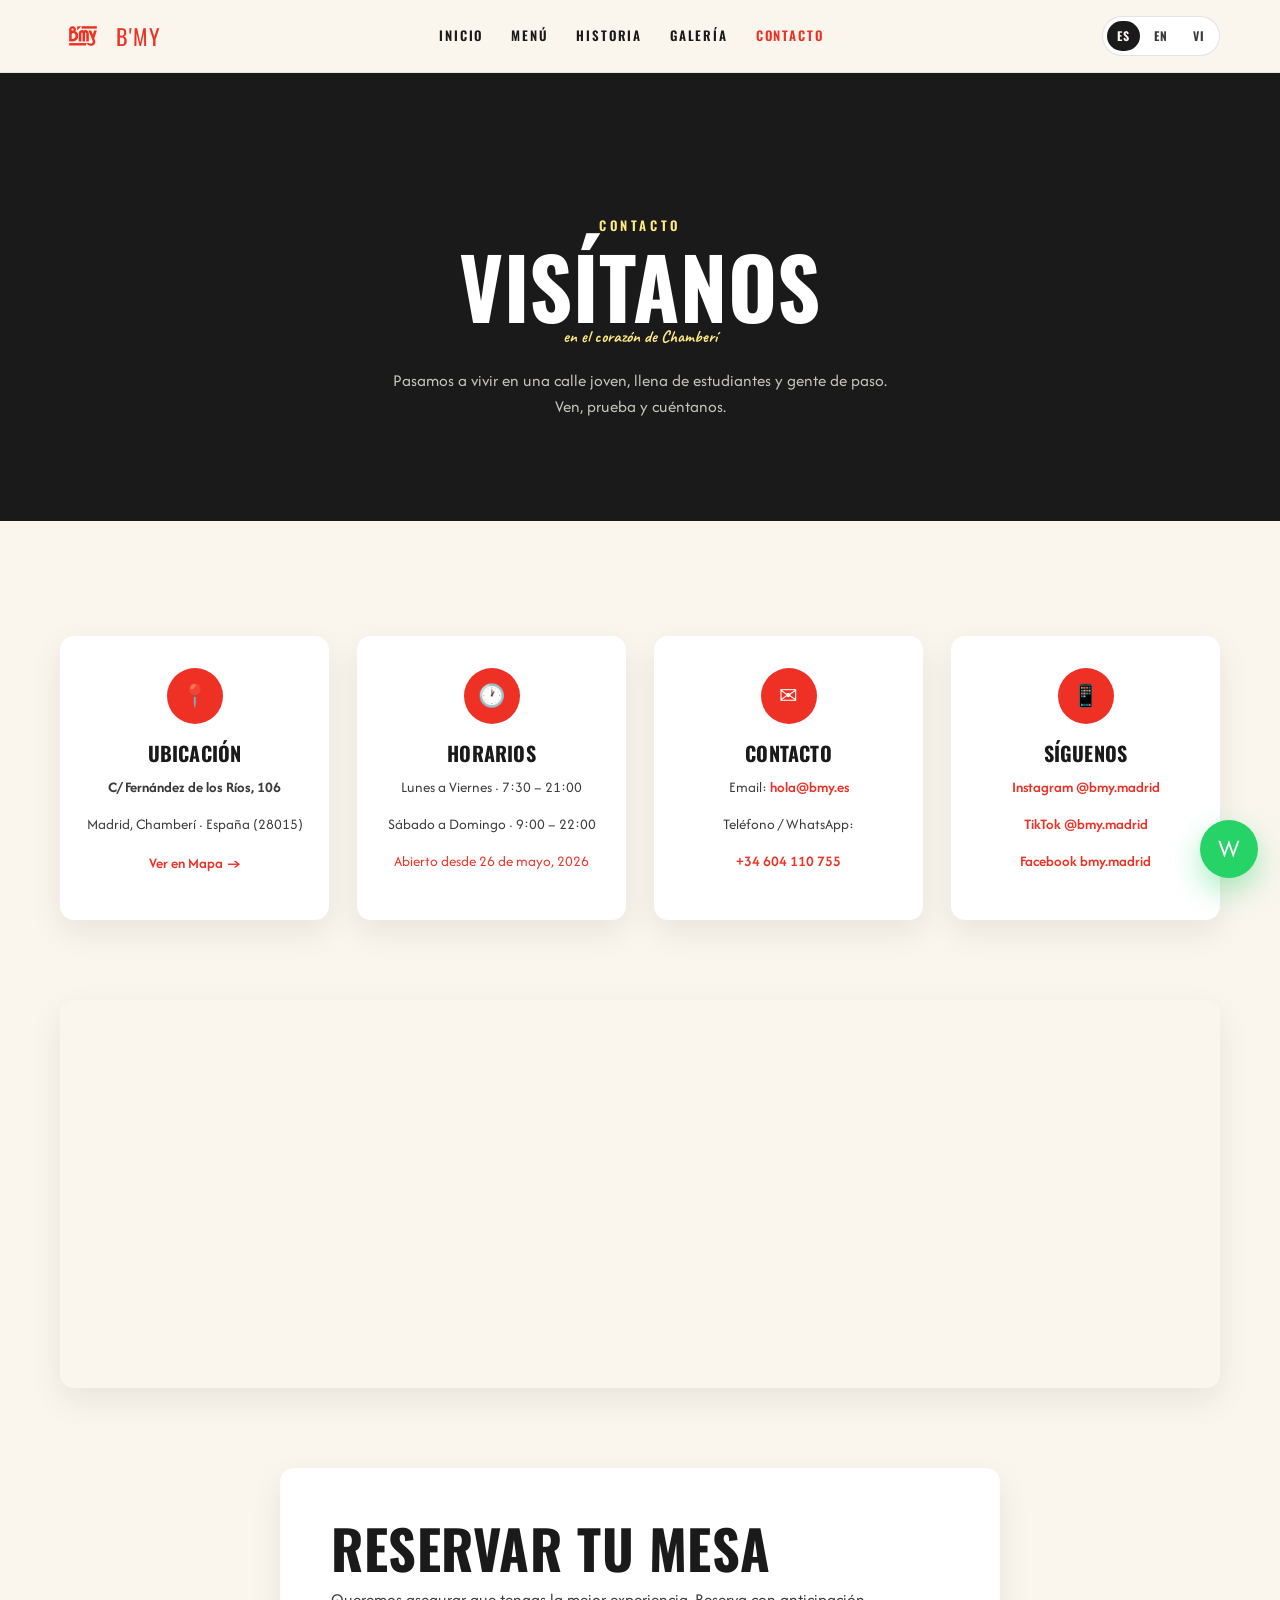
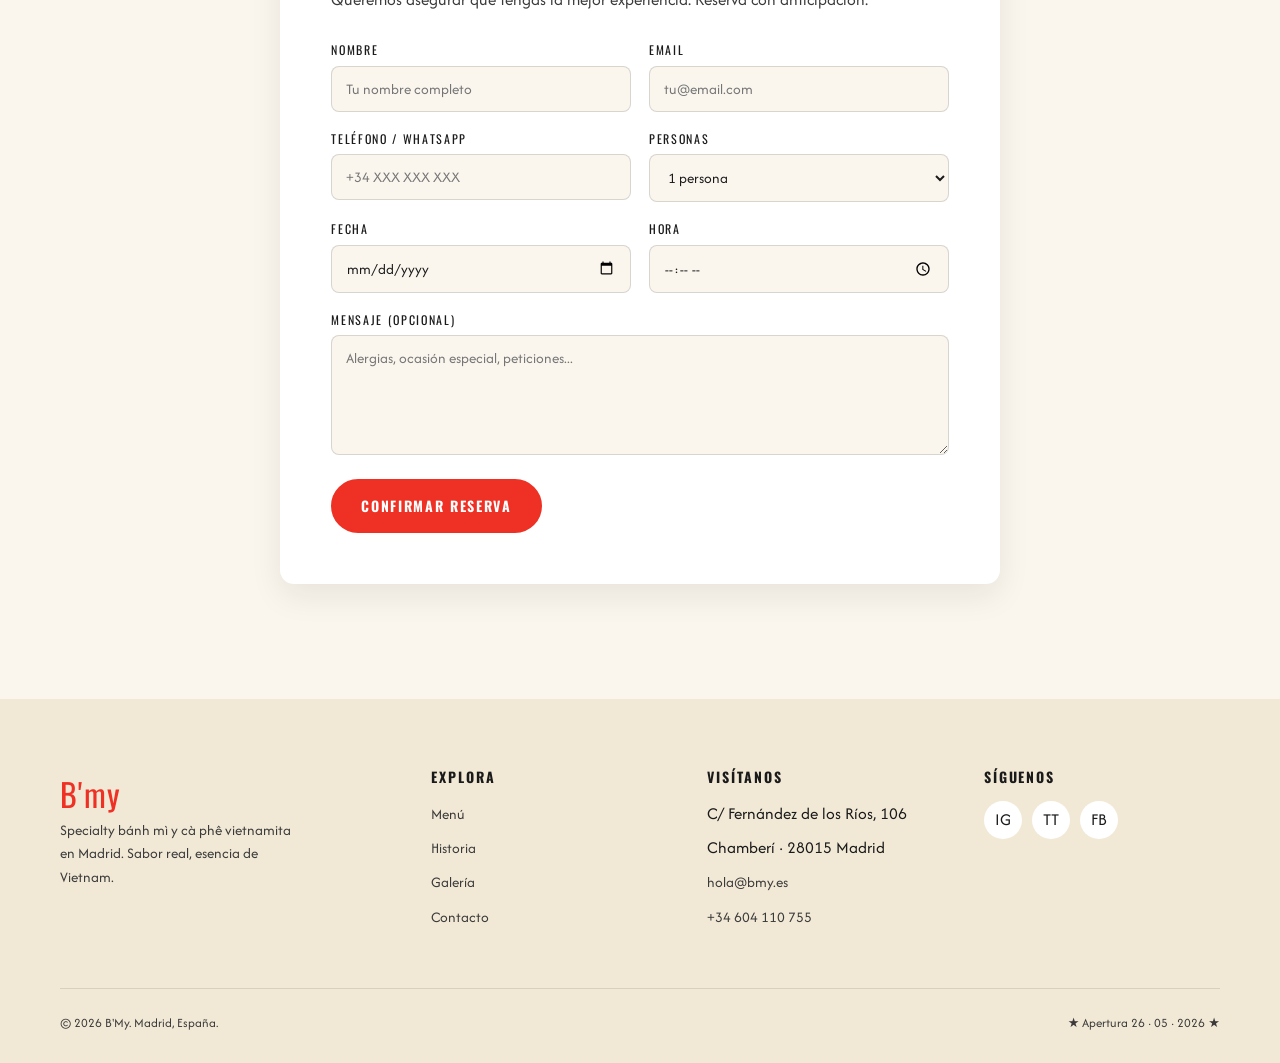
==== commit 72ef77d5: "redesign v3: B'My DNA edition — multi-page, hero carousel, brand DNA, raw photos" ====
--- a/contact.html
+++ b/contact.html
@@ -1,266 +1,181 @@
 <!DOCTYPE html>
 <html lang="es">
 <head>
-    <meta charset="UTF-8">
-    <meta name="viewport" content="width=device-width, initial-scale=1.0">
-    <title>Contacto - B'My Bánh Mì & Cà Phê</title>
-    <link rel="icon" type="image/svg+xml" href="assets/logo-red.svg">
-    <script async src="https://www.googletagmanager.com/gtag/js?id=G-F2EVGFPTL9"></script>
-    <script>
-      window.dataLayer = window.dataLayer || [];
-      function gtag(){dataLayer.push(arguments);}
-      gtag('js', new Date());
-      gtag('config', 'G-F2EVGFPTL9');
-    </script>
-    <link rel="stylesheet" href="styles.css">
-    <link href="https://fonts.googleapis.com/css2?family=Oswald:wght@400;700&family=Afacad:wght@400;600&family=Caveat:wght@400;700&display=swap" rel="stylesheet">
+<meta charset="UTF-8" />
+<meta name="viewport" content="width=device-width, initial-scale=1.0" />
+<meta name="theme-color" content="#ee3124" />
+<meta name="description" content="Contacto B'My: dirección, horarios, teléfono y formulario de reserva. C/ Fernández de los Ríos 106, Chamberí, Madrid." />
+<title>Contacto · B'My Bánh Mì & Cà Phê</title>
+<link rel="icon" type="image/svg+xml" href="assets/logo-red.svg" />
+<script async src="https://www.googletagmanager.com/gtag/js?id=G-F2EVGFPTL9"></script>
+<script>window.dataLayer=window.dataLayer||[];function gtag(){dataLayer.push(arguments);}gtag('js',new Date());gtag('config','G-F2EVGFPTL9');</script>
+<link rel="preconnect" href="https://fonts.googleapis.com">
+<link rel="preconnect" href="https://fonts.gstatic.com" crossorigin>
+<link href="https://fonts.googleapis.com/css2?family=Oswald:wght@400;500;600;700&family=Afacad:wght@400;500;600;700&family=Caveat:wght@400;700&display=swap" rel="stylesheet">
+<link rel="stylesheet" href="styles.css" />
 </head>
 <body>
-    <!-- Language Switcher -->
-    <div class="lang-switcher">
-        <button class="lang-btn active" data-lang="es">ES</button>
-        <button class="lang-btn" data-lang="en">EN</button>
-        <button class="lang-btn" data-lang="vi">VI</button>
+
+<nav class="nav">
+  <div class="container nav-inner">
+    <a class="nav-logo" href="index.html"><img src="assets/logo-red.svg" alt="B'My"><span class="wordmark">B'my</span></a>
+    <ul class="nav-menu" id="navMenu">
+      <li><a href="index.html" data-es="Inicio" data-en="Home" data-vi="Trang chủ">Inicio</a></li>
+      <li><a href="menu.html" data-es="Menú" data-en="Menu" data-vi="Thực đơn">Menú</a></li>
+      <li><a href="story.html" data-es="Historia" data-en="Story" data-vi="Câu chuyện">Historia</a></li>
+      <li><a href="gallery.html" data-es="Galería" data-en="Gallery" data-vi="Bộ sưu tập">Galería</a></li>
+      <li><a href="contact.html" class="active" data-es="Contacto" data-en="Contact" data-vi="Liên hệ">Contacto</a></li>
+    </ul>
+    <div class="nav-actions">
+      <div class="lang-switcher"><button data-lang="es" class="active">ES</button><button data-lang="en">EN</button><button data-lang="vi">VI</button></div>
+      <button class="nav-toggle" aria-label="Menú" id="navToggle">☰</button>
+    </div>
+  </div>
+</nav>
+
+<section class="page-hero">
+  <div class="container">
+    <span class="eyebrow" style="color:var(--yellow)" data-es="Contacto" data-en="Contact" data-vi="Liên hệ">Contacto</span>
+    <h1 data-es="Visítanos" data-en="Visit us" data-vi="Ghé thăm">Visítanos</h1>
+    <span class="script" data-es="en el corazón de Chamberí" data-en="in the heart of Chamberí" data-vi="giữa trung tâm Chamberí">en el corazón de Chamberí</span>
+    <p data-es="Pasamos a vivir en una calle joven, llena de estudiantes y gente de paso. Ven, prueba y cuéntanos." data-en="We're settling on a young street full of students and passers-by. Come, taste and tell us." data-vi="Chúng tôi sống trên con phố trẻ đầy sinh viên. Ghé, thử và kể chúng tôi nghe.">Pasamos a vivir en una calle joven, llena de estudiantes y gente de paso. Ven, prueba y cuéntanos.</p>
+  </div>
+</section>
+
+<section style="background:var(--cream);">
+  <div class="container">
+
+    <!-- Info cards -->
+    <div class="contact-grid">
+      <div class="contact-card reveal">
+        <div class="icon">📍</div>
+        <h3 data-es="Ubicación" data-en="Location" data-vi="Vị trí">Ubicación</h3>
+        <p><strong>C/ Fernández de los Ríos, 106</strong></p>
+        <p data-es="Madrid, Chamberí · España (28015)" data-en="Madrid, Chamberí · Spain (28015)" data-vi="Madrid, Chamberí · TBN (28015)">Madrid, Chamberí · España (28015)</p>
+        <a href="https://maps.google.com/?q=C/+Fernandez+de+los+Rios+106,+28015+Madrid" target="_blank" rel="noopener" data-es="Ver en Mapa →" data-en="View Map →" data-vi="Xem Bản đồ →">Ver en Mapa →</a>
+      </div>
+
+      <div class="contact-card reveal">
+        <div class="icon">🕐</div>
+        <h3 data-es="Horarios" data-en="Hours" data-vi="Giờ mở cửa">Horarios</h3>
+        <p data-es="Lunes a Viernes · 7:30 – 21:00" data-en="Mon to Fri · 7:30 – 21:00" data-vi="T2–6 · 7:30 – 21:00">Lunes a Viernes · 7:30 – 21:00</p>
+        <p data-es="Sábado a Domingo · 9:00 – 22:00" data-en="Sat to Sun · 9:00 – 22:00" data-vi="T7–CN · 9:00 – 22:00">Sábado a Domingo · 9:00 – 22:00</p>
+        <p style="margin-top:10px;color:var(--red);" data-es="Abierto desde 26 de mayo, 2026" data-en="Open from May 26, 2026" data-vi="Mở từ 26/5/2026">Abierto desde 26 de mayo, 2026</p>
+      </div>
+
+      <div class="contact-card reveal">
+        <div class="icon">✉️</div>
+        <h3 data-es="Contacto" data-en="Contact" data-vi="Liên hệ">Contacto</h3>
+        <p>Email: <a href="mailto:hola@bmy.es">hola@bmy.es</a></p>
+        <p data-es="Teléfono / WhatsApp:" data-en="Phone / WhatsApp:" data-vi="ĐT / WhatsApp:">Teléfono / WhatsApp:</p>
+        <p><a href="https://wa.me/34604110755" target="_blank" rel="noopener">+34 604 110 755</a></p>
+      </div>
+
+      <div class="contact-card reveal">
+        <div class="icon">📱</div>
+        <h3 data-es="Síguenos" data-en="Follow Us" data-vi="Theo dõi">Síguenos</h3>
+        <p><a href="https://instagram.com/bmy.madrid" target="_blank" rel="noopener">Instagram @bmy.madrid</a></p>
+        <p><a href="https://tiktok.com/@bmy.madrid" target="_blank" rel="noopener">TikTok @bmy.madrid</a></p>
+        <p><a href="https://facebook.com/bmy.madrid" target="_blank" rel="noopener">Facebook bmy.madrid</a></p>
+      </div>
     </div>
 
-    <!-- Navigation -->
-    <nav class="navbar">
-        <div class="nav-container">
-            <div class="logo-wrapper">
-                <svg class="logo" viewBox="0 0 100 100" xmlns="http://www.w3.org/2000/svg">
-                    <circle cx="50" cy="50" r="45" fill="#ee3124"/>
-                    <text x="50" y="65" font-size="60" font-weight="bold" text-anchor="middle" fill="white" font-family="Oswald">B</text>
-                </svg>
-                <span class="brand-name">B'My</span>
-            </div>
-            <ul class="nav-menu">
-                <li><a href="index.html" class="nav-link" data-es="Inicio" data-en="Home" data-vi="Trang chủ">Inicio</a></li>
-                <li><a href="menu.html" class="nav-link" data-es="Menú" data-en="Menu" data-vi="Thực đơn">Menú</a></li>
-                <li><a href="story.html" class="nav-link" data-es="Historia" data-en="Story" data-vi="Câu chuyện">Historia</a></li>
-                <li><a href="gallery.html" class="nav-link" data-es="Galería" data-en="Gallery" data-vi="Thư viện">Galería</a></li>
-                <li><a href="contact.html" class="nav-link active" data-es="Contacto" data-en="Contact" data-vi="Liên hệ">Contacto</a></li>
-            </ul>
-            <button class="hamburger" id="hamburger">
-                <span></span>
-                <span></span>
-                <span></span>
-            </button>
-        </div>
-    </nav>
-
-    <!-- Mascot Corner -->
-    <div class="mascot-container">
-        <div class="mascot-character">🍞</div>
+    <!-- Map -->
+    <div class="location-map reveal" style="margin-bottom:80px;">
+      <iframe src="https://www.google.com/maps?q=Calle+de+Fern%C3%A1ndez+de+los+R%C3%ADos+106,+28015+Madrid&output=embed" loading="lazy" referrerpolicy="no-referrer-when-downgrade" title="B'My Madrid location"></iframe>
     </div>
 
-    <!-- Contact Hero -->
-    <section class="contact-hero">
-        <h1 data-es="Visítanos" data-en="Visit Us" data-vi="Ghé thăm chúng tôi">Visítanos</h1>
-        <p data-es="Te esperamos en Madrid" data-en="We are waiting for you in Madrid" data-vi="Chúng tôi đang chờ bạn ở Madrid">Te esperamos en Madrid</p>
-        <div class="street-pattern"></div>
-    </section>
+    <!-- Reservation form -->
+    <div class="form-wrap reveal">
+      <h2 data-es="Reservar tu mesa" data-en="Reserve your table" data-vi="Đặt bàn">Reservar tu mesa</h2>
+      <p class="lead" data-es="Queremos asegurar que tengas la mejor experiencia. Reserva con anticipación." data-en="We want you to have the best experience. Reserve in advance." data-vi="Chúng tôi muốn bạn có trải nghiệm tốt nhất. Đặt trước.">Queremos asegurar que tengas la mejor experiencia. Reserva con anticipación.</p>
 
-    <!-- Contact Information Section -->
-    <section class="contact-info-section">
-        <div class="contact-grid">
-            <!-- Location Card -->
-            <div class="contact-card location-card">
-                <div class="contact-icon">📍</div>
-                <h3 data-es="Ubicación" data-en="Location" data-vi="Vị trí">Ubicación</h3>
-                <p class="contact-details">
-                    <strong>C/ Fernández de los Ríos, 106</strong><br>
-                    <span data-es="Madrid, Chamberí" data-en="Madrid, Chamberí" data-vi="Madrid, Chamberí">Madrid, Chamberí</span><br>
-                    <span data-es="España (28015)" data-en="Spain (28015)" data-vi="Tây Ban Nha (28015)">España (28015)</span>
-                </p>
-                <a href="https://maps.google.com/?q=C/+Fernandez+de+los+Rios+106,+28015+Madrid" target="_blank" class="contact-link" data-es="Ver en Mapa" data-en="View Map" data-vi="Xem Bản đồ">Ver en Mapa</a>
-            </div>
+      <form id="reservationForm" onsubmit="event.preventDefault(); alert('Gracias! Te contactaremos por WhatsApp en 24h.');">
+        <div class="form-row">
+          <div class="form-group">
+            <label data-es="Nombre" data-en="Name" data-vi="Tên">Nombre *</label>
+            <input type="text" required placeholder="Tu nombre completo">
+          </div>
+          <div class="form-group">
+            <label data-es="Email" data-en="Email" data-vi="Email">Email *</label>
+            <input type="email" required placeholder="tu@email.com">
+          </div>
+        </div>
+        <div class="form-row">
+          <div class="form-group">
+            <label data-es="Teléfono / WhatsApp" data-en="Phone / WhatsApp" data-vi="ĐT / WhatsApp">Teléfono *</label>
+            <input type="tel" required placeholder="+34 XXX XXX XXX">
+          </div>
+          <div class="form-group">
+            <label data-es="Personas" data-en="People" data-vi="Số người">Personas *</label>
+            <select required>
+              <option>1 persona</option><option>2 personas</option><option>3 personas</option><option>4 personas</option><option>5–6 personas</option><option>7–8 personas</option>
+            </select>
+          </div>
+        </div>
+        <div class="form-row">
+          <div class="form-group">
+            <label data-es="Fecha" data-en="Date" data-vi="Ngày">Fecha *</label>
+            <input type="date" required min="2026-05-26">
+          </div>
+          <div class="form-group">
+            <label data-es="Hora" data-en="Time" data-vi="Giờ">Hora *</label>
+            <input type="time" required>
+          </div>
+        </div>
+        <div class="form-group" style="margin-bottom:24px;">
+          <label data-es="Mensaje (opcional)" data-en="Message (optional)" data-vi="Tin nhắn (không bắt buộc)">Mensaje</label>
+          <textarea placeholder="Alergias, ocasión especial, peticiones..."></textarea>
+        </div>
+        <button type="submit" class="btn btn-primary" data-es="Confirmar reserva" data-en="Confirm reservation" data-vi="Xác nhận đặt bàn">Confirmar reserva</button>
+      </form>
+    </div>
+  </div>
+</section>
 
-            <!-- Hours Card -->
-            <div class="contact-card hours-card">
-                <div class="contact-icon">🕐</div>
-                <h3 data-es="Horarios" data-en="Hours" data-vi="Giờ mở cửa">Horarios</h3>
-                <div class="hours-list">
-                    <div class="hours-item">
-                        <span data-es="Lunes - Viernes" data-en="Monday - Friday" data-vi="Thứ hai - Thứ sáu">Lunes - Viernes</span>
-                        <span class="time">7:30 - 21:00</span>
-                    </div>
-                    <div class="hours-item">
-                        <span data-es="Sábado - Domingo" data-en="Saturday - Sunday" data-vi="Thứ bảy - Chủ nhật">Sábado - Domingo</span>
-                        <span class="time">9:00 - 22:00</span>
-                    </div>
-                </div>
-                <p class="hours-note" data-es="Abierto desde 26 de mayo, 2026" data-en="Open from May 26, 2026" data-vi="Mở cửa từ 26 tháng 5 năm 2026">Abierto desde 26 de mayo, 2026</p>
-            </div>
+<footer class="footer">
+  <div class="container">
+    <div class="footer-grid">
+      <div class="footer-brand">
+        <div class="wordmark">B'my</div>
+        <p data-es="Specialty bánh mì y cà phê vietnamita en Madrid. Sabor real, esencia de Vietnam." data-en="Specialty Vietnamese banh mi and ca phe in Madrid. Real flavor, essence of Vietnam." data-vi="Bánh mì và cà phê Việt chuyên biệt tại Madrid. Hương vị thật, tinh hoa Việt.">Specialty bánh mì y cà phê vietnamita en Madrid. Sabor real, esencia de Vietnam.</p>
+      </div>
+      <div>
+        <h5>Explora</h5>
+        <ul>
+          <li><a href="menu.html">Menú</a></li>
+          <li><a href="story.html">Historia</a></li>
+          <li><a href="gallery.html">Galería</a></li>
+          <li><a href="contact.html">Contacto</a></li>
+        </ul>
+      </div>
+      <div>
+        <h5>Visítanos</h5>
+        <ul>
+          <li>C/ Fernández de los Ríos, 106</li>
+          <li>Chamberí · 28015 Madrid</li>
+          <li><a href="mailto:hola@bmy.es">hola@bmy.es</a></li>
+          <li><a href="https://wa.me/34604110755" target="_blank" rel="noopener">+34 604 110 755</a></li>
+        </ul>
+      </div>
+      <div>
+        <h5>Síguenos</h5>
+        <div class="footer-social">
+          <a href="https://instagram.com/bmy.madrid" target="_blank" rel="noopener" aria-label="Instagram">IG</a>
+          <a href="https://tiktok.com/@bmy.madrid" target="_blank" rel="noopener" aria-label="TikTok">TT</a>
+          <a href="https://facebook.com/bmy.madrid" target="_blank" rel="noopener" aria-label="Facebook">FB</a>
+        </div>
+      </div>
+    </div>
+    <div class="footer-bottom">
+      <span>© 2026 B'My. Madrid, España.</span>
+      <span>★ Apertura 26 · 05 · 2026 ★</span>
+    </div>
+  </div>
+</footer>
 
-            <!-- Contact Card -->
-            <div class="contact-card contact-details-card">
-                <div class="contact-icon">✉️</div>
-                <h3 data-es="Contacto" data-en="Contact" data-vi="Liên hệ">Contacto</h3>
-                <p class="contact-details">
-                    <strong data-es="Email:" data-en="Email:" data-vi="Email:">Email:</strong><br>
-                    <a href="mailto:hola@bmy.es">hola@bmy.es</a><br><br>
-                    <strong data-es="Teléfono:" data-en="Phone:" data-vi="Điện thoại:">Teléfono:</strong><br>
-                    <a href="tel:+34604110755">+34 604 110 755</a>
-                </p>
-            </div>
+<a class="fab-whatsapp" href="https://wa.me/34604110755" target="_blank" rel="noopener" aria-label="WhatsApp B'my">W</a>
 
-            <!-- Social Card -->
-            <div class="contact-card social-card">
-                <div class="contact-icon">📱</div>
-                <h3 data-es="Síguenos" data-en="Follow Us" data-vi="Theo dõi chúng tôi">Síguenos</h3>
-                <div class="social-links-contact">
-                    <a href="#" class="social-link-btn">Instagram</a>
-                    <a href="#" class="social-link-btn">Facebook</a>
-                    <a href="#" class="social-link-btn">TikTok</a>
-                </div>
-            </div>
-        </div>
-    </section>
-
-    <!-- Map Section -->
-    <section class="map-section">
-        <h2 data-es="Encuéntranos en Madrid" data-en="Find Us in Madrid" data-vi="Tìm chúng tôi ở Madrid">Encuéntranos en Madrid</h2>
-        <div class="map-container">
-            <div class="map-placeholder" style="background: linear-gradient(135deg, #426ab3, #ee3124);">
-                <div class="map-icon">📍</div>
-                <p data-es="C/ Fernández de los Ríos 106, Chamberí" data-en="C/ Fernández de los Ríos 106, Chamberí" data-vi="C/ Fernández de los Ríos 106, Chamberí">C/ Fernández de los Ríos 106, Chamberí</p>
-                <p class="map-subtitle" data-es="Integra Google Maps aquí" data-en="Integrate Google Maps here" data-vi="Tích hợp Google Maps ở đây">Integra Google Maps aquí</p>
-            </div>
-        </div>
-    </section>
-
-    <!-- Reservation Form Section -->
-    <section class="reservation-section">
-        <h2 class="section-title" data-es="Reservar tu Mesa" data-en="Reserve Your Table" data-vi="Đặt bàn của bạn">Reservar tu Mesa</h2>
-        <p class="section-description" data-es="Queremos asegurar que tengas la mejor experiencia. Reserva con anticipación." data-en="We want to ensure you have the best experience. Reserve in advance." data-vi="Chúng tôi muốn đảm bảo bạn có trải nghiệm tốt nhất. Đặt trước.">Queremos asegurar que tengas la mejor experiencia. Reserva con anticipación.</p>
-
-        <form class="reservation-form" id="reservationForm">
-            <div class="form-row">
-                <div class="form-group">
-                    <label data-es="Nombre" data-en="Name" data-vi="Tên">Nombre *</label>
-                    <input type="text" required placeholder="Tu nombre completo">
-                </div>
-                <div class="form-group">
-                    <label data-es="Email" data-en="Email" data-vi="Email">Email *</label>
-                    <input type="email" required placeholder="tu@email.com">
-                </div>
-            </div>
-
-            <div class="form-row">
-                <div class="form-group">
-                    <label data-es="Teléfono" data-en="Phone" data-vi="Điện thoại">Teléfono *</label>
-                    <input type="tel" required placeholder="+34 XXX XXX XXX">
-                </div>
-                <div class="form-group">
-                    <label data-es="Número de Personas" data-en="Number of People" data-vi="Số người">Número de Personas *</label>
-                    <select required>
-                        <option data-es="Selecciona..." data-en="Select..." data-vi="Chọn...">Selecciona...</option>
-                        <option>1 persona</option>
-                        <option>2 personas</option>
-                        <option>3 personas</option>
-                        <option>4 personas</option>
-                        <option>5-6 personas</option>
-                        <option>7-8 personas</option>
-                        <option>9-10 personas</option>
-                        <option data-es="Más de 10" data-en="More than 10" data-vi="Hơn 10">Más de 10</option>
-                    </select>
-                </div>
-            </div>
-
-            <div class="form-row">
-                <div class="form-group">
-                    <label data-es="Fecha" data-en="Date" data-vi="Ngày">Fecha *</label>
-                    <input type="date" required min="2026-05-26">
-                </div>
-                <div class="form-group">
-                    <label data-es="Hora" data-en="Time" data-vi="Giờ">Hora *</label>
-                    <input type="time" required>
-                </div>
-            </div>
-
-            <div class="form-group full">
-                <label data-es="Solicitudes Especiales" data-en="Special Requests" data-vi="Yêu cầu đặc biệt">Solicitudes Especiales</label>
-                <textarea placeholder="¿Alguna alergia? ¿Preferencias? Cuéntanos..." rows="4"></textarea>
-            </div>
-
-            <button type="submit" class="btn btn-primary btn-large" data-es="Confirmar Reserva" data-en="Confirm Reservation" data-vi="Xác nhận đặt bàn">Confirmar Reserva</button>
-        </form>
-    </section>
-
-    <!-- FAQ Section -->
-    <section class="faq-section">
-        <h2 class="section-title" data-es="Preguntas Frecuentes" data-en="FAQ" data-vi="Câu hỏi thường gặp">Preguntas Frecuentes</h2>
-
-        <div class="faq-grid">
-            <div class="faq-item">
-                <h3 data-es="¿Aceptan reservas?" data-en="Do you accept reservations?" data-vi="Bạn có chấp nhận đặt bàn không?">¿Aceptan reservas?</h3>
-                <p data-es="Sí, recomendamos hacer reservas especialmente para grupos. Puedes reservar a través de este formulario o llamar directamente." data-en="Yes, we recommend making reservations especially for groups. You can reserve through this form or call directly." data-vi="Có, chúng tôi khuyên bạn nên đặt bàn trước, đặc biệt là cho nhóm. Bạn có thể đặt bàn qua biểu mẫu này hoặc gọi trực tiếp.">Sí, recomendamos hacer reservas especialmente para grupos. Puedes reservar a través de este formulario o llamar directamente.</p>
-            </div>
-
-            <div class="faq-item">
-                <h3 data-es="¿Tienen opciones vegetarianas?" data-en="Do you have vegetarian options?" data-vi="Bạn có những lựa chọn ăn chay không?">¿Tienen opciones vegetarianas?</h3>
-                <p data-es="¡Por supuesto! Tenemos bánh mì vegetarianos deliciosos y todas nuestras bebidas son aptas para vegetarianos y veganos. Consulta nuestro menú." data-en="Of course! We have delicious vegetarian bánh mì and all our drinks are suitable for vegetarians and vegans. Check our menu." data-vi="Tất nhiên! Chúng tôi có bánh mì chay ngon lành và tất cả các thức uống của chúng tôi đều phù hợp cho người ăn chay.">¡Por supuesto! Tenemos bánh mì vegetarianos deliciosos y todas nuestras bebidas son aptas para vegetarianos y veganos. Consulta nuestro menú.</p>
-            </div>
-
-            <div class="faq-item">
-                <h3 data-es="¿Pueden acomodar alergias?" data-en="Can you accommodate allergies?" data-vi="Bạn có thể hỗ trợ những người dị ứng không?">¿Pueden acomodar alergias?</h3>
-                <p data-es="Absolutamente. Nuestro equipo toma las alergias muy en serio. Por favor, menciónalo en tu reserva o dile al personal al llegar. Usamos ingredientes frescos y podemos hacer modificaciones." data-en="Absolutely. Our team takes allergies very seriously. Please mention it in your reservation or tell the staff when you arrive. We use fresh ingredients and can make modifications." data-vi="Hoàn toàn. Nhóm của chúng tôi rất quan tâm đến dị ứng. Vui lòng đề cập nó trong đặt bàn của bạn hoặc cho nhân viên biết khi bạn đến.">Absolutamente. Nuestro equipo toma las alergias muy en serio. Por favor, menciónalo en tu reserva o dile al personal al llegar. Usamos ingredientes frescos y podemos hacer modificaciones.</p>
-            </div>
-
-            <div class="faq-item">
-                <h3 data-es="¿Hacen entregas a domicilio?" data-en="Do you offer delivery?" data-vi="Bạn có giao hàng tận nhà không?">¿Hacen entregas a domicilio?</h3>
-                <p data-es="Durante los primeros meses nos enfocaremos en la experiencia en el restaurante. En el futuro, exploraremos opciones de delivery. ¡Mantente atento a nuestras redes sociales!" data-en="During the first months we will focus on the restaurant experience. In the future, we will explore delivery options. Keep an eye on our social media!" data-vi="Trong những tháng đầu tiên, chúng tôi sẽ tập trung vào trải nghiệm nhà hàng. Trong tương lai, chúng tôi sẽ khám phá các tùy chọn giao hàng.">Durante los primeros meses nos enfocaremos en la experiencia en el restaurante. En el futuro, exploraremos opciones de delivery. ¡Mantente atento a nuestras redes sociales!</p>
-            </div>
-
-            <div class="faq-item">
-                <h3 data-es="¿Es apto para niños?" data-en="Is it kid-friendly?" data-vi="Nó có thân thiện với trẻ em không?">¿Es apto para niños?</h3>
-                <p data-es="¡Sí! B'My es un espacio familiar y acogedor. Tenemos opciones para todos los paladares y edades. Los niños adoran nuestro ambiente colorido y nuestro mascota B'My Boy." data-en="Yes! B'My is a family-friendly and welcoming space. We have options for all tastes and ages. Children love our colorful atmosphere and our mascot B'My Boy." data-vi="Có! B'My là một không gian thân thiện với gia đình. Chúng tôi có các lựa chọn cho tất cả các vị giác và độ tuổi. Trẻ em yêu thích bầu không khí đầy màu sắc của chúng tôi.">¡Sí! B'My es un espacio familiar y acogedor. Tenemos opciones para todos los paladares y edades. Los niños adoran nuestro ambiente colorido y nuestro mascota B'My Boy.</p>
-            </div>
-
-            <div class="faq-item">
-                <h3 data-es="¿Aceptan tarjetas de crédito?" data-en="Do you accept credit cards?" data-vi="Bạn chấp nhận thẻ tín dụng không?">¿Aceptan tarjetas de crédito?</h3>
-                <p data-es="Sí, aceptamos todas las tarjetas de crédito principales, así como efectivo. También estamos explorando opciones de pago digital como Apple Pay y Google Pay." data-en="Yes, we accept all major credit cards and cash. We are also exploring digital payment options like Apple Pay and Google Pay." data-vi="Có, chúng tôi chấp nhận tất cả các thẻ tín dụng chính và tiền mặt. Chúng tôi cũng đang khám phá các tùy chọn thanh toán kỹ thuật số.">Sí, aceptamos todas las tarjetas de crédito principales, así como efectivo. También estamos explorando opciones de pago digital como Apple Pay y Google Pay.</p>
-            </div>
-        </div>
-        <div class="street-pattern"></div>
-    </section>
-
-    <!-- CTA Section -->
-    <section class="contact-cta">
-        <h2 data-es="¡Nos vemos el 1 de Mayo!" data-en="See You on May 1st!" data-vi="Hẹn gặp bạn vào ngày 1 tháng 5!">¡Nos vemos el 1 de Mayo!</h2>
-        <p data-es="No puedes esperar? Únete a nuestro círculo exclusivo y sé el primero en enterar de noticias, eventos especiales y promociones." data-en="Can't wait? Join our exclusive circle and be the first to know about news, special events and promotions." data-vi="Không thể chờ? Tham gia vòng tròn độc quyền của chúng tôi và là người đầu tiên biết về tin tức, sự kiện đặc biệt và khuyến mãi.">No puedes esperar? Únete a nuestro círculo exclusivo y sé el primero en enterar de noticias, eventos especiales y promociones.</p>
-        <a href="index.html#reserve" class="btn btn-primary" data-es="Únete a la Comunidad" data-en="Join the Community" data-vi="Tham gia cộng đồng">Únete a la Comunidad</a>
-    </section>
-
-    <!-- Footer -->
-    <footer class="footer">
-        <div class="footer-content">
-            <div class="footer-section">
-                <h4>B'My</h4>
-                <p data-es="Bánh Mì & Cà Phê" data-en="Bánh Mì & Cà Phê" data-vi="Bánh Mì & Cà Phê">Bánh Mì & Cà Phê</p>
-            </div>
-            <div class="footer-section">
-                <h4 data-es="Enlaces Rápidos" data-en="Quick Links" data-vi="Liên kết nhanh">Enlaces Rápidos</h4>
-                <ul>
-                    <li><a href="index.html" data-es="Inicio" data-en="Home" data-vi="Trang chủ">Inicio</a></li>
-                    <li><a href="menu.html" data-es="Menú" data-en="Menu" data-vi="Thực đơn">Menú</a></li>
-                    <li><a href="story.html" data-es="Historia" data-en="Story" data-vi="Câu chuyện">Historia</a></li>
-                </ul>
-            </div>
-            <div class="footer-section">
-                <h4 data-es="Síguenos" data-en="Follow Us" data-vi="Theo dõi chúng tôi">Síguenos</h4>
-                <div class="social-links">
-                    <a href="#" class="social-link">Instagram</a>
-                    <a href="#" class="social-link">Facebook</a>
-                    <a href="#" class="social-link">TikTok</a>
-                </div>
-            </div>
-        </div>
-        <div class="footer-bottom">
-            <p data-es="© 2026 B'My Vietnam. Hecho con ❤️ en Madrid." data-en="© 2026 B'My Vietnam. Made with ❤️ in Madrid." data-vi="© 2026 B'My Vietnam. Được thực hiện bằng ❤️ ở Madrid.">© 2026 B'My Vietnam. Hecho con ❤️ en Madrid.</p>
-        </div>
-    </footer>
-
-    <script src="main.js"></script>
+<script src="main.js"></script>
 </body>
 </html>
--- a/styles.css
+++ b/styles.css
@@ -1,1600 +1,466 @@
-/* ========================================
-   B'MY WEBSITE - PROFESSIONAL DESIGN
-   Vietnamese Banh Mi & Coffee Brand
-   Inspired by Crumble Template Design
-   ======================================== */
-
-* {
-    margin: 0;
-    padding: 0;
-    box-sizing: border-box;
-}
-
+/* =================================================================
+   B'MY WEBSITE — v3 Brand DNA Edition
+   Specialty Banh Mi & Vietnamese Coffee · Madrid
+   Brand Book V1, 2026 · Inspiration: tramcreamcoffee.com
+   ================================================================= */
+
+/* ===== Design Tokens ===== */
 :root {
-    /* Brand Colors */
-    --primary-red: #ee3124;
-    --primary-blue: #426ab3;
-    --secondary-yellow: #ffea82;
-    --deep-blue: #1a3a6e;
-    --accent-green: #43CB00;
-
-    /* Neutrals */
-    --white: #ffffff;
-    --black: #1a1a1a;
-    --gray-light: #f8f8f8;
-    --gray-medium: #e8e8e8;
-    --gray-dark: #333333;
-
-    /* Typography */
-    --font-oswald: 'Oswald', sans-serif;
-    --font-afacad: 'Afacad', sans-serif;
-    --font-caveat: 'Caveat', cursive;
-
-    /* Spacing */
-    --spacing-xs: 0.5rem;
-    --spacing-sm: 1rem;
-    --spacing-md: 1.5rem;
-    --spacing-lg: 2rem;
-    --spacing-xl: 3rem;
-    --spacing-xxl: 4rem;
-    --spacing-3xl: 5rem;
-
-    /* Transitions */
-    --transition-fast: all 0.2s ease;
-    --transition-base: all 0.4s cubic-bezier(0.34, 1.56, 0.64, 1);
-    --transition-slow: all 0.6s ease;
-
-    /* Border Radius */
-    --radius-sm: 0.5rem;
-    --radius-md: 1rem;
-    --radius-lg: 1.5rem;
-    --radius-xl: 2rem;
-
-    /* Shadows */
-    --shadow-sm: 0 2px 8px rgba(0, 0, 0, 0.08);
-    --shadow-md: 0 4px 16px rgba(0, 0, 0, 0.12);
-    --shadow-lg: 0 12px 32px rgba(0, 0, 0, 0.15);
-    --shadow-xl: 0 20px 48px rgba(0, 0, 0, 0.2);
-}
-
-html {
-    scroll-behavior: smooth;
-}
-
+  /* Primary palette */
+  --red: #ee3124;
+  --red-deep: #c81f14;
+  --blue: #426ab3;
+  --blue-deep: #2d4a82;
+  --yellow: #ffea82;
+
+  /* Neutrals */
+  --ink: #1a1a1a;
+  --ink-soft: #3a3a3a;
+  --cream: #faf6ee;
+  --cream-deep: #f1e9d6;
+  --kraft: #d9c9a3;
+  --white: #ffffff;
+
+  /* Supporting */
+  --green: #4a7c59;
+  --orange: #ff7a3a;
+
+  /* Type */
+  --font-display: 'Oswald', 'Arial Narrow', sans-serif;
+  --font-body: 'Afacad', 'Helvetica Neue', system-ui, sans-serif;
+  --font-script: 'Caveat', 'Brush Script MT', cursive;
+
+  /* Sizing */
+  --container: 1240px;
+  --gutter: clamp(16px, 4vw, 40px);
+  --radius: 14px;
+  --radius-sm: 8px;
+  --shadow-card: 0 12px 32px rgba(26, 26, 26, 0.08);
+  --shadow-deep: 0 20px 50px rgba(26, 26, 26, 0.18);
+
+  /* Motion */
+  --easing: cubic-bezier(.2, .8, .2, 1);
+}
+
+/* ===== Reset ===== */
+*, *::before, *::after { box-sizing: border-box; }
+html { scroll-behavior: smooth; -webkit-text-size-adjust: 100%; }
 body {
-    font-family: var(--font-afacad), sans-serif;
-    color: var(--gray-dark);
-    line-height: 1.6;
-    overflow-x: hidden;
-    background: var(--white);
-}
-
-.container {
-    max-width: 1200px;
-    margin: 0 auto;
-    padding: 0 var(--spacing-lg);
-}
-
-/* ========================================
-   BUTTONS
-   ======================================== */
+  margin: 0;
+  font-family: var(--font-body);
+  font-size: 17px;
+  line-height: 1.55;
+  color: var(--ink);
+  background: var(--cream);
+  -webkit-font-smoothing: antialiased;
+}
+img { max-width: 100%; display: block; }
+a { color: inherit; text-decoration: none; transition: color .25s var(--easing); }
+button { font: inherit; cursor: pointer; border: 0; background: none; color: inherit; }
+ul, ol { margin: 0; padding: 0; list-style: none; }
+h1, h2, h3, h4, h5 { font-family: var(--font-display); font-weight: 700; letter-spacing: .01em; line-height: 1.1; margin: 0; text-transform: uppercase; }
+h1 { font-size: clamp(40px, 7vw, 84px); }
+h2 { font-size: clamp(30px, 4.5vw, 54px); }
+h3 { font-size: clamp(22px, 2.5vw, 30px); }
+p { margin: 0 0 14px; }
+
+/* ===== Utilities ===== */
+.container { width: 100%; max-width: var(--container); margin: 0 auto; padding: 0 var(--gutter); }
+.eyebrow { font-family: var(--font-display); text-transform: uppercase; letter-spacing: .28em; font-size: 13px; font-weight: 600; color: var(--red); }
+.script { font-family: var(--font-script); font-weight: 700; letter-spacing: 0; text-transform: none; color: var(--red); }
+
+/* ===== Buttons ===== */
 .btn {
-    padding: 1rem 2.5rem;
-    font-family: var(--font-oswald);
-    font-size: 1rem;
-    font-weight: 700;
-    text-transform: uppercase;
-    letter-spacing: 2px;
-    border: none;
-    border-radius: var(--radius-md);
-    cursor: pointer;
-    transition: var(--transition-base);
-    text-decoration: none;
-    display: inline-block;
-    position: relative;
-    overflow: hidden;
-}
-
-.btn::before {
-    content: '';
-    position: absolute;
-    top: 50%;
-    left: 50%;
-    width: 0;
-    height: 0;
-    border-radius: 50%;
-    background: rgba(255, 255, 255, 0.3);
-    transform: translate(-50%, -50%);
-    transition: width 0.6s, height 0.6s;
-}
-
-.btn:active::before {
-    width: 300px;
-    height: 300px;
-}
-
-.btn-primary {
-    background: var(--primary-red);
-    color: var(--white);
-}
-
-.btn-primary:hover {
-    background: #cc2818;
-    transform: translateY(-3px);
-    box-shadow: 0 10px 30px rgba(238, 49, 36, 0.4);
-}
-
-.btn-secondary {
-    background: transparent;
-    color: var(--white);
-    border: 3px solid var(--white);
-}
-
-.btn-secondary:hover {
-    background: var(--white);
-    color: var(--primary-red);
-    transform: translateY(-3px);
-    box-shadow: 0 10px 30px rgba(255, 255, 255, 0.3);
-}
-
-.btn-outline {
-    background: transparent;
-    color: var(--primary-red);
-    border: 3px solid var(--primary-red);
-}
-
-.btn-outline:hover {
-    background: var(--primary-red);
-    color: var(--white);
-    transform: translateY(-3px);
-}
-
-.btn-white {
-    background: var(--white);
-    color: var(--primary-red);
-}
-
-.btn-white:hover {
-    background: var(--gray-light);
-    transform: translateY(-3px);
-}
-
-/* ========================================
-   NAVIGATION
-   ======================================== */
-.navbar {
-    position: sticky;
-    top: 0;
-    z-index: 1000;
-    background: var(--white);
-    box-shadow: var(--shadow-md);
-    padding: var(--spacing-sm) 0;
-    transition: var(--transition-fast);
-}
-
-.navbar.scroll-shadow {
-    box-shadow: var(--shadow-lg);
-}
-
-.nav-container {
-    max-width: 1200px;
-    margin: 0 auto;
-    padding: 0 var(--spacing-lg);
-    display: flex;
-    justify-content: space-between;
-    align-items: center;
-    gap: var(--spacing-xl);
-}
-
-.logo-container {
-    display: flex;
-    align-items: center;
-    gap: var(--spacing-sm);
-    flex-shrink: 0;
-}
-
-.logo {
-    width: 50px;
-    height: 50px;
-    object-fit: contain;
-    transition: var(--transition-fast);
-}
-
-.logo:hover {
-    transform: scale(1.05);
-}
-
-.brand-name {
-    font-family: var(--font-oswald);
-    font-size: 1.8rem;
-    font-weight: 700;
-    color: var(--primary-red);
-    text-transform: uppercase;
-    letter-spacing: 2px;
-}
-
-.nav-menu {
-    display: flex;
-    list-style: none;
-    gap: 2.5rem;
-    flex: 1;
-    justify-content: center;
-}
-
-.nav-link {
-    font-family: var(--font-oswald);
-    font-size: 0.9rem;
-    font-weight: 600;
-    color: var(--gray-dark);
-    text-decoration: none;
-    text-transform: uppercase;
-    letter-spacing: 1px;
-    position: relative;
-    transition: color 0.3s ease;
-}
-
-.nav-link::after {
-    content: '';
-    position: absolute;
-    bottom: -5px;
-    left: 0;
-    width: 0;
-    height: 3px;
-    background: var(--primary-red);
-    transition: width 0.3s ease;
-}
-
-.nav-link:hover {
-    color: var(--primary-red);
-}
-
-.nav-link:hover::after {
-    width: 100%;
-}
-
-.nav-link.active {
-    color: var(--primary-red);
-}
-
-.nav-link.active::after {
-    width: 100%;
-}
-
-.language-selector {
-    display: flex;
-    gap: 0.5rem;
-    flex-shrink: 0;
-}
-
-.lang-btn {
-    background: none;
-    border: 2px solid var(--gray-dark);
-    color: var(--gray-dark);
-    padding: 0.4rem 0.8rem;
-    font-family: var(--font-oswald);
-    font-weight: 700;
-    font-size: 0.8rem;
-    cursor: pointer;
-    transition: var(--transition-fast);
-    border-radius: var(--radius-sm);
-    letter-spacing: 1px;
-}
-
-.lang-btn.active {
-    background: var(--primary-red);
-    border-color: var(--primary-red);
-    color: var(--white);
-}
-
-.lang-btn:hover {
-    border-color: var(--primary-red);
-    color: var(--primary-red);
-}
-
-/* ========================================
-   HERO SECTION - Full Screen with Overlay
-   ======================================== */
+  display: inline-flex; align-items: center; gap: 10px;
+  padding: 14px 28px;
+  font-family: var(--font-display); text-transform: uppercase; font-weight: 700; letter-spacing: .12em;
+  font-size: 14px;
+  border-radius: 999px;
+  border: 2px solid var(--ink);
+  transition: all .25s var(--easing);
+}
+.btn-primary { background: var(--red); color: var(--white); border-color: var(--red); }
+.btn-primary:hover { background: var(--red-deep); border-color: var(--red-deep); transform: translateY(-2px); }
+.btn-outline { background: transparent; color: var(--ink); }
+.btn-outline:hover { background: var(--ink); color: var(--cream); }
+.btn-blue { background: var(--blue); color: var(--white); border-color: var(--blue); }
+.btn-blue:hover { background: var(--blue-deep); border-color: var(--blue-deep); transform: translateY(-2px); }
+
+/* ===== Navigation ===== */
+.nav {
+  position: sticky; top: 0; z-index: 50;
+  background: rgba(250, 246, 238, .94);
+  backdrop-filter: saturate(140%) blur(10px);
+  -webkit-backdrop-filter: saturate(140%) blur(10px);
+  border-bottom: 1px solid rgba(26, 26, 26, .08);
+}
+.nav-inner {
+  display: flex; align-items: center; justify-content: space-between;
+  height: 72px;
+}
+.nav-logo { display: flex; align-items: center; gap: 10px; }
+.nav-logo img { height: 38px; }
+.nav-logo .wordmark { font-family: var(--font-display); font-size: 22px; letter-spacing: .04em; color: var(--red); text-transform: uppercase; }
+.nav-menu { display: flex; gap: 28px; align-items: center; }
+.nav-menu a {
+  font-family: var(--font-display); text-transform: uppercase; letter-spacing: .14em;
+  font-size: 13px; font-weight: 600; color: var(--ink);
+}
+.nav-menu a:hover { color: var(--red); }
+.nav-menu a.active { color: var(--red); }
+.nav-actions { display: flex; align-items: center; gap: 14px; }
+.lang-switcher {
+  display: flex; align-items: center; gap: 4px;
+  background: var(--white); border-radius: 999px; padding: 4px;
+  border: 1px solid rgba(26, 26, 26, .12);
+}
+.lang-switcher button {
+  padding: 6px 10px; border-radius: 999px;
+  font-family: var(--font-display); font-size: 12px; font-weight: 700; letter-spacing: .1em; text-transform: uppercase;
+  color: var(--ink-soft);
+}
+.lang-switcher button.active { background: var(--ink); color: var(--cream); }
+.nav-toggle { display: none; }
+
+@media (max-width: 880px) {
+  .nav-menu { display: none; position: absolute; top: 72px; left: 0; right: 0; background: var(--cream); flex-direction: column; padding: 24px var(--gutter); border-bottom: 1px solid rgba(26, 26, 26, .08); }
+  .nav-menu.open { display: flex; }
+  .nav-menu a { padding: 12px 0; font-size: 16px; }
+  .nav-toggle { display: inline-flex; align-items: center; justify-content: center; width: 40px; height: 40px; border-radius: 8px; border: 1px solid rgba(26, 26, 26, .15); }
+}
+
+/* ===== HERO carousel ===== */
 .hero {
-    position: relative;
-    height: 100vh;
-    min-height: 600px;
-    display: flex;
-    align-items: center;
-    justify-content: center;
-    overflow: hidden;
-}
-
-.hero-background {
-    position: absolute;
-    top: 0;
-    left: 0;
-    width: 100%;
-    height: 100%;
-    z-index: 1;
-}
-
-.hero-image {
-    width: 100%;
-    height: 100%;
-    object-fit: cover;
-    display: block;
-}
-
-.hero-overlay {
-    position: absolute;
-    top: 0;
-    left: 0;
-    width: 100%;
-    height: 100%;
-    background: linear-gradient(135deg, rgba(0, 0, 0, 0.5) 0%, rgba(0, 0, 0, 0.3) 100%);
-    z-index: 2;
-}
-
+  position: relative; overflow: hidden;
+  background: var(--cream);
+}
+.hero-slides {
+  position: relative;
+  height: clamp(540px, 80vh, 760px);
+}
+.hero-slide {
+  position: absolute; inset: 0;
+  opacity: 0; transition: opacity 1.2s var(--easing);
+  display: grid; place-items: center;
+}
+.hero-slide.is-active { opacity: 1; z-index: 2; }
+.hero-slide img.bg {
+  position: absolute; inset: 0; width: 100%; height: 100%; object-fit: cover;
+}
+.hero-slide::after {
+  content: ""; position: absolute; inset: 0;
+  background: linear-gradient(180deg, rgba(26,26,26,.05) 0%, rgba(26,26,26,.55) 70%, rgba(26,26,26,.78) 100%);
+}
 .hero-content {
-    position: relative;
-    z-index: 3;
-    text-align: center;
-    color: var(--white);
-    animation: fadeInUp 0.8s ease 0.2s both;
-}
-
-@keyframes fadeInUp {
-    from {
-        opacity: 0;
-        transform: translateY(30px);
-    }
-    to {
-        opacity: 1;
-        transform: translateY(0);
-    }
-}
-
-.hero-badge {
-    margin-bottom: var(--spacing-lg);
-}
-
-.hero-logo {
-    width: 180px;
-    height: 180px;
-    object-fit: contain;
-    filter: drop-shadow(0 4px 15px rgba(0, 0, 0, 0.4));
-    animation: logoFloat 3s ease-in-out infinite;
-}
-
-@keyframes logoFloat {
-    0%, 100% { transform: translateY(0); }
-    50% { transform: translateY(-20px); }
-}
-
-.hero-title {
-    font-family: var(--font-oswald);
-    font-size: clamp(3rem, 8vw, 5.5rem);
-    font-weight: 700;
-    margin-bottom: var(--spacing-md);
-    text-transform: uppercase;
-    letter-spacing: 4px;
-    text-shadow: 0 4px 20px rgba(0, 0, 0, 0.5);
-    line-height: 1;
-}
-
-.hero-tagline {
-    font-family: var(--font-caveat);
-    font-size: clamp(1.5rem, 3vw, 2.2rem);
-    font-weight: 400;
-    margin-bottom: var(--spacing-xl);
-    text-shadow: 0 2px 10px rgba(0, 0, 0, 0.4);
-}
-
-.countdown-container {
-    margin: var(--spacing-xl) 0;
-}
-
-.countdown-label {
-    font-family: var(--font-oswald);
-    font-size: 1.1rem;
-    font-weight: 600;
-    margin-bottom: var(--spacing-md);
-    text-transform: uppercase;
-    letter-spacing: 1px;
-}
-
-.countdown {
-    display: flex;
-    justify-content: center;
-    gap: clamp(1rem, 3vw, 2rem);
-    margin-bottom: var(--spacing-xl);
-    flex-wrap: wrap;
-}
-
-.countdown-item {
-    display: flex;
-    flex-direction: column;
-    align-items: center;
-}
-
-.countdown-number {
-    font-family: var(--font-oswald);
-    font-size: clamp(2rem, 5vw, 3.5rem);
-    font-weight: 700;
-    display: block;
-    line-height: 1;
-    margin-bottom: 0.5rem;
-}
-
-.countdown-label-small {
-    font-family: var(--font-afacad);
-    font-size: 0.9rem;
-    font-weight: 600;
-    text-transform: uppercase;
-    letter-spacing: 1px;
-}
-
-.hero-cta {
-    display: flex;
-    justify-content: center;
-    gap: var(--spacing-lg);
-    flex-wrap: wrap;
-    margin-top: var(--spacing-xl);
-}
-
-/* ========================================
-   CATEGORIES SECTION
-   ======================================== */
-.categories {
-    padding: var(--spacing-3xl) 0;
-    background: var(--white);
-}
-
+  position: relative; z-index: 3;
+  text-align: center; color: var(--white);
+  padding: 0 var(--gutter); max-width: 880px;
+}
+.hero-content .eyebrow { color: var(--yellow); }
+.hero-content h1 { color: var(--white); margin: 14px 0 10px; text-shadow: 0 4px 24px rgba(0,0,0,.4); }
+.hero-content .script { color: var(--yellow); font-size: clamp(32px, 5vw, 56px); display: block; margin-top: -4px; }
+.hero-content .sub {
+  font-family: var(--font-body); font-size: clamp(15px, 1.6vw, 19px);
+  max-width: 580px; margin: 14px auto 28px; color: rgba(255,255,255,.92);
+}
+.hero-cta { display: flex; gap: 14px; justify-content: center; flex-wrap: wrap; }
+.hero-arrows {
+  position: absolute; bottom: 28px; right: 28px; z-index: 4;
+  display: flex; gap: 10px;
+}
+.hero-arrows button {
+  width: 46px; height: 46px; border-radius: 999px;
+  background: rgba(255,255,255,.12); color: var(--white);
+  border: 1.5px solid rgba(255,255,255,.5);
+  display: inline-grid; place-items: center;
+  transition: all .25s var(--easing);
+}
+.hero-arrows button:hover { background: var(--red); border-color: var(--red); }
+.hero-dots {
+  position: absolute; bottom: 38px; left: 50%; transform: translateX(-50%); z-index: 4;
+  display: flex; gap: 8px;
+}
+.hero-dots button {
+  width: 10px; height: 10px; border-radius: 999px; background: rgba(255,255,255,.4); transition: all .3s var(--easing);
+}
+.hero-dots button.is-active { background: var(--yellow); width: 28px; }
+
+/* ===== Countdown strip ===== */
+.countdown-strip {
+  background: var(--ink); color: var(--cream);
+  padding: 26px 0;
+}
+.countdown-strip .inner { display: flex; align-items: center; justify-content: center; gap: clamp(20px, 4vw, 60px); flex-wrap: wrap; }
+.countdown-strip .label { font-family: var(--font-display); text-transform: uppercase; letter-spacing: .22em; font-size: 13px; color: var(--yellow); }
+.countdown-strip .cd { display: flex; gap: 12px; }
+.countdown-strip .cd-item { text-align: center; min-width: 70px; }
+.countdown-strip .cd-item .num { font-family: var(--font-display); font-size: clamp(28px, 4vw, 44px); font-weight: 700; line-height: 1; color: var(--white); }
+.countdown-strip .cd-item .u { font-family: var(--font-display); font-size: 11px; letter-spacing: .2em; text-transform: uppercase; color: rgba(255,255,255,.6); margin-top: 6px; }
+
+/* ===== Marquee values ===== */
+.values-marquee {
+  background: var(--red); color: var(--cream);
+  padding: 18px 0; overflow: hidden; white-space: nowrap;
+  border-top: 4px solid var(--ink); border-bottom: 4px solid var(--ink);
+}
+.values-track { display: inline-flex; gap: 42px; animation: marquee 26s linear infinite; }
+.values-track span { font-family: var(--font-display); text-transform: uppercase; letter-spacing: .18em; font-size: 18px; }
+.values-track span::after { content: "★"; display: inline-block; margin-left: 42px; color: var(--yellow); }
+@keyframes marquee { from { transform: translateX(0); } to { transform: translateX(-50%); } }
+
+/* ===== Section base ===== */
+section { padding: clamp(60px, 9vw, 120px) 0; }
+.section-head { text-align: center; max-width: 720px; margin: 0 auto clamp(40px, 6vw, 64px); }
+.section-head .eyebrow { display: inline-block; margin-bottom: 10px; }
+.section-head h2 { color: var(--ink); }
+.section-head .lead { font-size: clamp(16px, 1.6vw, 19px); color: var(--ink-soft); margin-top: 14px; }
+
+/* ===== Categories (3-up) ===== */
+.categories { background: var(--cream); }
 .categories-grid {
-    display: grid;
-    grid-template-columns: repeat(auto-fit, minmax(280px, 1fr));
-    gap: var(--spacing-xl);
-    margin-top: var(--spacing-xl);
-}
-
-.category-card {
-    text-align: center;
-    padding: var(--spacing-xl);
-    border-radius: var(--radius-lg);
-    background: var(--gray-light);
-    transition: var(--transition-base);
-    opacity: 1;
-    transform: translateY(0);
-}
-
-.category-card:hover {
-    transform: translateY(-15px);
-    box-shadow: var(--shadow-lg);
-}
-
-.category-icon {
-    width: 150px;
-    height: 150px;
-    margin: 0 auto var(--spacing-lg);
-    border-radius: 50%;
-    background: var(--white);
-    display: flex;
-    align-items: center;
-    justify-content: center;
-    box-shadow: var(--shadow-md);
-    overflow: hidden;
-    transition: var(--transition-base);
-}
-
-.category-card:hover .category-icon {
-    box-shadow: var(--shadow-lg);
-    transform: scale(1.05);
-}
-
-.category-image {
-    width: 100%;
-    height: 100%;
-    object-fit: contain;
-    padding: var(--spacing-md);
-}
-
-.category-title {
-    font-family: var(--font-oswald);
-    font-size: 1.5rem;
-    font-weight: 700;
-    color: var(--primary-red);
-    margin-bottom: var(--spacing-sm);
-    text-transform: uppercase;
-    letter-spacing: 1px;
-}
-
-.category-desc {
-    color: var(--gray-dark);
-    font-size: 1rem;
-    line-height: 1.6;
-}
-
-/* ========================================
-   STORY SECTION
-   ======================================== */
-.story {
-    padding: var(--spacing-3xl) 0;
-    background: var(--gray-light);
-}
-
-.story-content {
-    display: grid;
-    grid-template-columns: 1fr 1fr;
-    gap: var(--spacing-3xl);
-    align-items: center;
-}
-
-.section-title {
-    font-family: var(--font-oswald);
-    font-size: clamp(2rem, 4vw, 2.8rem);
-    font-weight: 700;
-    margin-bottom: var(--spacing-lg);
-    text-transform: uppercase;
-    color: var(--deep-blue);
-    letter-spacing: 2px;
-}
-
-.section-subtitle {
-    text-align: center;
-    font-size: 1.2rem;
-    color: var(--gray-dark);
-    margin-bottom: var(--spacing-xl);
-}
-
-.story-subtitle {
-    font-family: var(--font-caveat);
-    font-size: 1.5rem;
-    color: var(--primary-red);
-    margin-bottom: var(--spacing-sm);
-}
-
-.story-description {
-    font-size: 1.1rem;
-    margin-bottom: var(--spacing-lg);
-    line-height: 1.8;
-    color: var(--gray-dark);
-}
-
-.values-grid {
-    display: grid;
-    grid-template-columns: repeat(3, 1fr);
-    gap: var(--spacing-md);
-    margin: var(--spacing-xl) 0;
-}
-
-.value-item {
-    padding: var(--spacing-md);
-    text-align: center;
-}
-
-.value-title {
-    font-family: var(--font-oswald);
-    font-size: 1.1rem;
-    font-weight: 700;
-    color: var(--primary-red);
-    margin-bottom: var(--spacing-xs);
-    text-transform: uppercase;
-}
-
-.value-desc {
-    color: var(--gray-dark);
-    font-size: 0.95rem;
-}
-
-.story-visual {
-    position: relative;
-}
-
-.story-image {
-    border-radius: var(--radius-lg);
-    overflow: hidden;
-    box-shadow: var(--shadow-lg);
-}
-
-.story-img {
-    width: 100%;
-    height: auto;
-    display: block;
-    transition: var(--transition-slow);
-}
-
-.story-image:hover .story-img {
-    transform: scale(1.05);
-}
-
-/* ========================================
-   MENU SECTION
-   ======================================== */
-.menu {
-    padding: var(--spacing-3xl) 0;
-    background: var(--white);
-}
-
-.menu-tabs {
-    display: flex;
-    justify-content: center;
-    gap: var(--spacing-md);
-    margin: var(--spacing-xl) 0;
-    flex-wrap: wrap;
-}
-
+  display: grid; gap: 28px;
+  grid-template-columns: repeat(auto-fit, minmax(280px, 1fr));
+}
+.cat-card {
+  background: var(--white); border-radius: var(--radius);
+  padding: 32px 28px 36px; text-align: center;
+  box-shadow: var(--shadow-card);
+  transition: transform .35s var(--easing), box-shadow .35s var(--easing);
+  border: 1px solid rgba(26,26,26,.06);
+}
+.cat-card:hover { transform: translateY(-6px); box-shadow: var(--shadow-deep); }
+.cat-card .img-wrap { width: 140px; height: 140px; margin: 0 auto 18px; border-radius: 999px; overflow: hidden; background: var(--cream-deep); display: grid; place-items: center; }
+.cat-card .img-wrap img { width: 100%; height: 100%; object-fit: cover; }
+.cat-card h3 { color: var(--ink); margin-bottom: 8px; }
+.cat-card p { color: var(--ink-soft); margin: 0; font-size: 15px; }
+
+/* ===== Signature series (alternating bands) ===== */
+.signature { background: var(--cream-deep); position: relative; }
+.signature::before, .signature::after {
+  content: ""; position: absolute; left: 0; right: 0; height: 18px;
+  background: repeating-linear-gradient(45deg, var(--red) 0 12px, var(--ink) 12px 24px);
+}
+.signature::before { top: 0; } .signature::after { bottom: 0; }
+.sig-grid {
+  display: grid; gap: 56px;
+}
+.sig-row {
+  display: grid; grid-template-columns: 1fr 1fr; gap: clamp(28px, 5vw, 80px); align-items: center;
+}
+.sig-row.reverse { direction: rtl; }
+.sig-row.reverse > * { direction: ltr; }
+.sig-img { position: relative; aspect-ratio: 4 / 3; overflow: hidden; border-radius: var(--radius); box-shadow: var(--shadow-deep); }
+.sig-img img { width: 100%; height: 100%; object-fit: cover; transition: transform 1.2s var(--easing); }
+.sig-row:hover .sig-img img { transform: scale(1.05); }
+.sig-body .script { font-size: clamp(28px, 3.6vw, 42px); display: block; margin-bottom: 4px; }
+.sig-body h2 { color: var(--ink); margin-bottom: 18px; }
+.sig-body p { color: var(--ink-soft); font-size: 17px; max-width: 48ch; }
+.sig-body .price { display: inline-block; margin: 18px 0 24px; font-family: var(--font-display); font-size: 24px; color: var(--red); font-weight: 700; }
+@media (max-width: 820px) { .sig-row, .sig-row.reverse { grid-template-columns: 1fr; direction: ltr; } }
+
+/* ===== Story band ===== */
+.story-band {
+  background: var(--blue); color: var(--cream);
+  position: relative; overflow: hidden;
+}
+.story-band::before {
+  content: ""; position: absolute; inset: 0;
+  background: radial-gradient(circle at 80% 20%, rgba(255,234,130,.18), transparent 50%);
+}
+.story-grid {
+  display: grid; grid-template-columns: 1.1fr .9fr; gap: clamp(28px, 5vw, 70px); align-items: center; position: relative; z-index: 1;
+}
+@media (max-width: 820px) { .story-grid { grid-template-columns: 1fr; } }
+.story-body .eyebrow { color: var(--yellow); }
+.story-body h2 { color: var(--cream); margin: 14px 0 18px; }
+.story-body p { color: rgba(250,246,238,.86); font-size: 17px; max-width: 56ch; }
+.story-img { aspect-ratio: 4 / 5; overflow: hidden; border-radius: var(--radius); box-shadow: var(--shadow-deep); border: 4px solid var(--yellow); transform: rotate(-1.5deg); }
+.story-img img { width: 100%; height: 100%; object-fit: cover; }
+
+/* ===== Gallery strip ===== */
+.gallery-strip { background: var(--cream); padding: 0 0 clamp(60px, 9vw, 120px); }
+.gallery-grid {
+  display: grid; gap: 6px;
+  grid-template-columns: repeat(4, 1fr);
+}
+@media (max-width: 720px) { .gallery-grid { grid-template-columns: repeat(2, 1fr); } }
+.gallery-grid > a { aspect-ratio: 1 / 1; overflow: hidden; position: relative; }
+.gallery-grid img { width: 100%; height: 100%; object-fit: cover; transition: transform .9s var(--easing); }
+.gallery-grid a:hover img { transform: scale(1.06); }
+.gallery-grid a::after {
+  content: ""; position: absolute; inset: 0;
+  background: linear-gradient(180deg, transparent, rgba(238,49,36,.25)); opacity: 0; transition: opacity .3s;
+}
+.gallery-grid a:hover::after { opacity: 1; }
+
+/* ===== Location card ===== */
+.location { background: var(--cream-deep); }
+.location-grid {
+  display: grid; grid-template-columns: 1.05fr .95fr; gap: clamp(28px, 5vw, 60px); align-items: stretch;
+}
+@media (max-width: 820px) { .location-grid { grid-template-columns: 1fr; } }
+.location-info {
+  background: var(--white); border-radius: var(--radius); padding: clamp(28px, 4vw, 48px);
+  box-shadow: var(--shadow-card); border: 1px solid rgba(26,26,26,.06);
+  display: flex; flex-direction: column; gap: 20px;
+}
+.location-info .row { display: grid; grid-template-columns: 40px 1fr; gap: 18px; align-items: start; }
+.location-info .row .icon { width: 40px; height: 40px; border-radius: 999px; background: var(--red); color: var(--white); display: grid; place-items: center; font-size: 18px; }
+.location-info .row h4 { font-family: var(--font-display); text-transform: uppercase; letter-spacing: .14em; font-size: 14px; margin: 0 0 4px; color: var(--ink); }
+.location-info .row p { margin: 0; color: var(--ink-soft); font-size: 16px; }
+.location-info .row a { color: var(--red); font-weight: 600; }
+.location-map { border-radius: var(--radius); overflow: hidden; min-height: 380px; box-shadow: var(--shadow-card); }
+.location-map iframe { width: 100%; height: 100%; min-height: 380px; border: 0; }
+
+/* ===== Newsletter ===== */
+.newsletter {
+  background: var(--ink); color: var(--cream);
+  position: relative; overflow: hidden;
+}
+.newsletter::before, .newsletter::after {
+  content: ""; position: absolute; width: 280px; height: 280px; border-radius: 999px;
+  background: radial-gradient(circle, rgba(238,49,36,.28), transparent 60%);
+}
+.newsletter::before { top: -120px; left: -80px; }
+.newsletter::after { bottom: -120px; right: -80px; background: radial-gradient(circle, rgba(66,106,179,.28), transparent 60%); }
+.newsletter .inner { position: relative; z-index: 1; max-width: 640px; margin: 0 auto; text-align: center; }
+.newsletter .eyebrow { color: var(--yellow); }
+.newsletter h2 { color: var(--white); margin: 12px 0 14px; }
+.newsletter p { color: rgba(250,246,238,.78); margin-bottom: 28px; }
+.newsletter form { display: flex; gap: 10px; flex-wrap: wrap; justify-content: center; }
+.newsletter input {
+  flex: 1; min-width: 240px;
+  padding: 14px 18px; border-radius: 999px;
+  background: rgba(255,255,255,.08); border: 1.5px solid rgba(255,255,255,.2); color: var(--cream); font-family: var(--font-body); font-size: 15px;
+}
+.newsletter input::placeholder { color: rgba(250,246,238,.55); }
+.newsletter input:focus { outline: none; border-color: var(--yellow); }
+
+/* ===== Footer ===== */
+.footer { background: var(--cream-deep); padding: 70px 0 30px; }
+.footer-grid {
+  display: grid; gap: 40px;
+  grid-template-columns: 1.4fr 1fr 1fr 1fr;
+  margin-bottom: 50px;
+}
+@media (max-width: 720px) { .footer-grid { grid-template-columns: 1fr 1fr; } .footer-grid > *:first-child { grid-column: 1 / -1; } }
+.footer h5 { font-family: var(--font-display); text-transform: uppercase; letter-spacing: .14em; font-size: 14px; margin: 0 0 16px; color: var(--ink); }
+.footer-brand .wordmark { font-family: var(--font-display); font-size: 32px; color: var(--red); letter-spacing: .04em; }
+.footer-brand p { color: var(--ink-soft); font-size: 15px; max-width: 30ch; }
+.footer ul li { margin-bottom: 8px; }
+.footer ul li a { color: var(--ink-soft); font-size: 15px; }
+.footer ul li a:hover { color: var(--red); }
+.footer-social { display: flex; gap: 10px; }
+.footer-social a { width: 38px; height: 38px; border-radius: 999px; background: var(--white); display: grid; place-items: center; color: var(--ink); transition: all .25s var(--easing); }
+.footer-social a:hover { background: var(--red); color: var(--white); transform: translateY(-2px); }
+.footer-bottom {
+  border-top: 1px solid rgba(26,26,26,.12); padding-top: 24px;
+  display: flex; justify-content: space-between; align-items: center; flex-wrap: wrap; gap: 14px;
+  color: var(--ink-soft); font-size: 13px;
+}
+
+/* ===== Menu page ===== */
+.menu-tabs { display: flex; justify-content: center; gap: 10px; margin-bottom: 40px; flex-wrap: wrap; }
 .menu-tab {
-    padding: 0.8rem 2rem;
-    font-family: var(--font-oswald);
-    font-size: 0.95rem;
-    font-weight: 700;
-    text-transform: uppercase;
-    border: 3px solid var(--primary-red);
-    background: transparent;
-    color: var(--primary-red);
-    cursor: pointer;
-    border-radius: var(--radius-md);
-    transition: var(--transition-base);
-    letter-spacing: 1px;
-}
-
-.menu-tab.active {
-    background: var(--primary-red);
-    color: var(--white);
-}
-
-.menu-tab:hover {
-    background: var(--primary-red);
-    color: var(--white);
-    transform: translateY(-3px);
-}
-
-.menu-content {
-    margin-top: var(--spacing-xl);
-}
-
-.menu-category {
-    display: none;
-    opacity: 0;
-    animation: fadeIn 0.4s ease forwards;
-}
-
-.menu-category.active {
-    display: block;
-    opacity: 1;
-}
-
-@keyframes fadeIn {
-    from { opacity: 0; }
-    to { opacity: 1; }
-}
-
-.menu-items-grid {
-    display: grid;
-    grid-template-columns: repeat(auto-fit, minmax(280px, 1fr));
-    gap: var(--spacing-lg);
-}
-
-.menu-card {
-    background: var(--white);
-    border-radius: var(--radius-lg);
-    overflow: hidden;
-    box-shadow: var(--shadow-md);
-    transition: var(--transition-base);
-    opacity: 1;
-    transform: translateY(0);
-    border: 2px solid transparent;
-}
-
-.menu-card:hover {
-    transform: translateY(-12px);
-    box-shadow: var(--shadow-xl);
-    border-color: var(--primary-red);
-}
-
-.menu-card.special {
-    border-color: var(--secondary-yellow);
-}
-
-.menu-card-image {
-    position: relative;
-    width: 100%;
-    aspect-ratio: 1;
-    overflow: hidden;
-    background: var(--gray-medium);
-}
-
-.menu-image {
-    width: 100%;
-    height: 100%;
-    object-fit: cover;
-    transition: var(--transition-slow);
-}
-
-.menu-card:hover .menu-image {
-    transform: scale(1.1);
-}
-
-.menu-badge {
-    position: absolute;
-    top: var(--spacing-md);
-    right: var(--spacing-md);
-    background: var(--primary-red);
-    color: var(--white);
-    padding: 0.4rem 0.8rem;
-    border-radius: 20px;
-    font-size: 0.7rem;
-    font-weight: 700;
-    text-transform: uppercase;
-    letter-spacing: 1px;
-}
-
-.menu-badge.premium {
-    background: var(--secondary-yellow);
-    color: var(--black);
-}
-
-.menu-card-content {
-    padding: var(--spacing-lg);
-}
-
-.menu-item-title {
-    font-family: var(--font-oswald);
-    font-size: 1.2rem;
-    font-weight: 700;
-    color: var(--black);
-    margin-bottom: var(--spacing-sm);
-    text-transform: uppercase;
-}
-
-.menu-item-desc {
-    font-size: 0.95rem;
-    color: var(--gray-dark);
-    margin-bottom: var(--spacing-md);
-    font-style: italic;
-}
-
-.menu-card-footer {
-    display: flex;
-    justify-content: space-between;
-    align-items: center;
-    padding-top: var(--spacing-md);
-    border-top: 1px solid var(--gray-medium);
-}
-
-.menu-price {
-    font-family: var(--font-oswald);
-    font-size: 1.4rem;
-    font-weight: 700;
-    color: var(--primary-red);
-}
-
-/* ========================================
-   MENU PAGE - DETAILED ITEMS
-   ======================================== */
-.menu-hero {
-    background: linear-gradient(135deg, var(--primary-red) 0%, #c41e1a 100%);
-    color: var(--white);
-    text-align: center;
-    padding: 6rem 2rem 4rem;
-}
-
-.menu-hero h1 {
-    font-family: var(--font-oswald);
-    font-size: 3rem;
-    font-weight: 700;
-    text-transform: uppercase;
-    letter-spacing: 3px;
-    margin-bottom: var(--spacing-md);
-}
-
-.menu-hero p {
-    font-size: 1.1rem;
-    opacity: 0.9;
-    max-width: 500px;
-    margin: 0 auto;
-}
-
-.menu-section {
-    max-width: 900px;
-    margin: 0 auto;
-    padding: var(--spacing-xl) var(--spacing-lg);
-}
-
-.menu-section .menu-tabs {
-    position: sticky;
-    top: 70px;
-    background: var(--white);
-    z-index: 10;
-    padding: var(--spacing-md) 0;
-}
-
-.category-title {
-    font-family: var(--font-oswald);
-    font-size: 1.8rem;
-    font-weight: 700;
-    color: var(--primary-red);
-    text-transform: uppercase;
-    margin-bottom: var(--spacing-sm);
-}
-
-.category-description {
-    font-size: 1rem;
-    color: var(--gray-dark);
-    margin-bottom: var(--spacing-xl);
-    font-style: italic;
-}
-
-.menu-section .menu-items {
-    display: flex;
-    flex-direction: column;
-    gap: var(--spacing-lg);
-}
-
-.menu-section .menu-item {
-    display: flex;
-    gap: var(--spacing-lg);
-    background: var(--white);
-    border-radius: var(--radius-lg);
-    overflow: hidden;
-    box-shadow: var(--shadow-md);
-    transition: var(--transition-base);
-    border: 2px solid transparent;
-}
-
-.menu-section .menu-item:hover {
-    transform: translateY(-4px);
-    box-shadow: var(--shadow-xl);
-    border-color: var(--primary-red);
-}
-
-.menu-section .menu-item.featured {
-    border-color: var(--secondary-yellow);
-    background: linear-gradient(135deg, #fffdf0 0%, var(--white) 100%);
-}
-
-.menu-section .item-image {
-    width: 180px;
-    min-height: 180px;
-    flex-shrink: 0;
-    overflow: hidden;
-    background: var(--gray-medium);
-}
-
-.menu-section .item-image img {
-    width: 100%;
-    height: 100%;
-    object-fit: cover;
-    transition: var(--transition-slow);
-}
-
-.menu-section .menu-item:hover .item-image img {
-    transform: scale(1.08);
-}
-
-.menu-section .item-info {
-    flex: 1;
-    padding: var(--spacing-lg);
-    display: flex;
-    flex-direction: column;
-    justify-content: center;
-}
-
-.menu-section .item-header {
-    display: flex;
-    justify-content: space-between;
-    align-items: center;
-    margin-bottom: var(--spacing-sm);
-}
-
-.menu-section .item-header h3 {
-    font-family: var(--font-oswald);
-    font-size: 1.3rem;
-    font-weight: 700;
-    color: var(--black);
-    text-transform: uppercase;
-}
-
-.menu-section .item-price {
-    font-family: var(--font-oswald);
-    font-size: 1.4rem;
-    font-weight: 700;
-    color: var(--primary-red);
-    white-space: nowrap;
-}
-
-.menu-section .item-desc {
-    font-size: 0.95rem;
-    color: var(--gray-dark);
-    line-height: 1.5;
-}
-
-.menu-cta {
-    background: linear-gradient(135deg, var(--primary-red) 0%, #c41e1a 100%);
-    color: var(--white);
-    text-align: center;
-    padding: 4rem 2rem;
-}
-
-.menu-cta h2 {
-    font-family: var(--font-oswald);
-    font-size: 2.2rem;
-    font-weight: 700;
-    text-transform: uppercase;
-    margin-bottom: var(--spacing-md);
-}
-
-.menu-cta p {
-    font-size: 1.1rem;
-    opacity: 0.9;
-    margin-bottom: var(--spacing-lg);
-}
-
-@media (max-width: 600px) {
-    .menu-section .menu-item {
-        flex-direction: column;
-    }
-    .menu-section .item-image {
-        width: 100%;
-        height: 200px;
-        min-height: auto;
-    }
-    .menu-hero h1 {
-        font-size: 2rem;
-    }
-}
-
-/* ========================================
-   PROMOTIONS SECTION
-   ======================================== */
-.promotions {
-    padding: 0;
-}
-
-.promotions-grid {
-    display: grid;
-    grid-template-columns: 1fr 1fr;
-    min-height: 400px;
-}
-
-.promo-banner {
-    position: relative;
-    display: flex;
-    align-items: center;
-    justify-content: flex-end;
-    overflow: hidden;
-    min-height: 400px;
-}
-
-.promo-image {
-    position: absolute;
-    top: 0;
-    left: 0;
-    width: 100%;
-    height: 100%;
-    z-index: 1;
-}
-
-.promo-img {
-    width: 100%;
-    height: 100%;
-    object-fit: cover;
-    transition: var(--transition-slow);
-}
-
-.promo-banner:hover .promo-img {
-    transform: scale(1.05);
-}
-
-.promo-banner::before {
-    content: '';
-    position: absolute;
-    top: 0;
-    left: 0;
-    width: 100%;
-    height: 100%;
-    background: linear-gradient(135deg, rgba(0, 0, 0, 0.4) 0%, rgba(0, 0, 0, 0.2) 100%);
-    z-index: 2;
-}
-
-.promo-content {
-    position: relative;
-    z-index: 3;
-    padding: var(--spacing-xl);
-    color: var(--white);
-    max-width: 400px;
-    text-align: left;
-    animation: fadeInUp 0.6s ease;
-}
-
-.promo-title {
-    font-family: var(--font-oswald);
-    font-size: clamp(1.8rem, 3vw, 2.5rem);
-    font-weight: 700;
-    margin-bottom: var(--spacing-md);
-    text-transform: uppercase;
-    letter-spacing: 2px;
-    text-shadow: 0 2px 10px rgba(0, 0, 0, 0.3);
-}
-
-.promo-text {
-    font-size: 1.1rem;
-    margin-bottom: var(--spacing-lg);
-    line-height: 1.6;
-    text-shadow: 0 2px 8px rgba(0, 0, 0, 0.3);
-}
-
-/* ========================================
-   GALLERY SECTION
-   ======================================== */
-.gallery {
-    padding: var(--spacing-3xl) 0;
-    background: var(--gray-light);
-}
-
-.gallery-grid {
-    display: grid;
-    grid-template-columns: repeat(auto-fit, minmax(280px, 1fr));
-    gap: var(--spacing-lg);
-    margin-top: var(--spacing-xl);
-}
-
-.gallery-item {
-    position: relative;
-    overflow: hidden;
-    border-radius: var(--radius-lg);
-    aspect-ratio: 1;
-    cursor: pointer;
-    opacity: 1;
-    transform: translateY(0);
-}
-
-.gallery-img {
-    width: 100%;
-    height: 100%;
-    object-fit: cover;
-    transition: var(--transition-slow);
-    display: block;
-}
-
-.gallery-overlay {
-    position: absolute;
-    top: 0;
-    left: 0;
-    width: 100%;
-    height: 100%;
-    background: rgba(238, 49, 36, 0.9);
-    display: flex;
-    align-items: center;
-    justify-content: center;
-    opacity: 0;
-    transition: opacity 0.4s ease;
-    z-index: 2;
-}
-
-.gallery-item:hover .gallery-img {
-    transform: scale(1.1);
-}
-
-.gallery-item:hover .gallery-overlay {
-    opacity: 1;
-}
-
-.gallery-text {
-    font-family: var(--font-oswald);
-    font-size: 1.3rem;
-    font-weight: 700;
-    color: var(--white);
-    text-transform: uppercase;
-    letter-spacing: 2px;
-    text-align: center;
-    text-shadow: 0 2px 8px rgba(0, 0, 0, 0.3);
-}
-
-/* ========================================
-   TESTIMONIALS SECTION
-   ======================================== */
-.testimonials {
-    padding: var(--spacing-3xl) 0;
-    background: var(--white);
-}
-
-.testimonials-slider {
-    display: grid;
-    grid-template-columns: repeat(auto-fit, minmax(300px, 1fr));
-    gap: var(--spacing-xl);
-    margin-top: var(--spacing-xl);
-}
-
-.testimonial-card {
-    background: var(--gray-light);
-    padding: var(--spacing-xl);
-    border-radius: var(--radius-lg);
-    border-left: 5px solid var(--primary-red);
-    box-shadow: var(--shadow-md);
-    transition: var(--transition-base);
-    opacity: 1;
-    transform: translateY(0);
-}
-
-.testimonial-card:hover {
-    transform: translateY(-8px);
-    box-shadow: var(--shadow-lg);
-}
-
-.testimonial-stars {
-    color: var(--secondary-yellow);
-    font-size: 1.2rem;
-    margin-bottom: var(--spacing-md);
-    letter-spacing: 2px;
-}
-
-.testimonial-text {
-    font-size: 1rem;
-    color: var(--gray-dark);
-    margin-bottom: var(--spacing-md);
-    line-height: 1.8;
-    font-style: italic;
-}
-
-.testimonial-author {
-    font-family: var(--font-oswald);
-    font-weight: 700;
-    color: var(--primary-red);
-    text-transform: uppercase;
-}
-
-/* ========================================
-   LOCATION SECTION
-   ======================================== */
-.location {
-    padding: var(--spacing-3xl) 0;
-    background: var(--gray-light);
-}
-
-.location-wrapper {
-    display: grid;
-    grid-template-columns: 1fr 1fr;
-    gap: var(--spacing-xl);
-    margin-top: var(--spacing-xl);
-    align-items: start;
-}
-
-.location-info {
-    display: flex;
-    flex-direction: column;
-    gap: var(--spacing-lg);
-}
-
-.info-card {
-    background: var(--white);
-    padding: var(--spacing-lg);
-    border-radius: var(--radius-lg);
-    box-shadow: var(--shadow-md);
-    border-top: 4px solid var(--primary-red);
-    transition: var(--transition-base);
-    opacity: 1;
-    transform: translateY(0);
-}
-
-.info-card:hover {
-    transform: translateY(-8px);
-    box-shadow: var(--shadow-lg);
-}
-
-.info-title {
-    font-family: var(--font-oswald);
-    font-size: 1.2rem;
-    font-weight: 700;
-    color: var(--primary-red);
-    margin-bottom: var(--spacing-md);
-    text-transform: uppercase;
-}
-
-.info-text {
-    font-size: 0.95rem;
-    color: var(--gray-dark);
-    margin-bottom: 0.3rem;
-    line-height: 1.6;
-}
-
-.info-text-bold {
-    font-weight: 700;
-    color: var(--black);
-    margin-bottom: var(--spacing-md);
-}
-
-.info-link {
-    color: var(--primary-red);
-    text-decoration: none;
-    font-weight: 700;
-    transition: color 0.3s ease;
-    display: inline-block;
-    margin-top: var(--spacing-sm);
-}
-
-.info-link:hover {
-    color: var(--primary-blue);
-}
-
-.social-links {
-    display: flex;
-    gap: var(--spacing-md);
-    margin-top: var(--spacing-md);
-}
-
-.social-btn {
-    display: flex;
-    align-items: center;
-    justify-content: center;
-    width: 40px;
-    height: 40px;
-    border-radius: 50%;
-    background: var(--primary-red);
-    color: var(--white);
-    transition: var(--transition-base);
-    border: none;
-    cursor: pointer;
-    text-decoration: none;
-}
-
-.social-btn:hover {
-    background: var(--primary-blue);
-    transform: translateY(-5px);
-}
-
-.location-map {
-    border-radius: var(--radius-lg);
-    overflow: hidden;
-    box-shadow: var(--shadow-lg);
-}
-
-.location-map iframe {
-    border: none;
-}
-
-/* ========================================
-   NEWSLETTER SECTION
-   ======================================== */
-.newsletter {
-    padding: var(--spacing-3xl) 0;
-    background: linear-gradient(135deg, var(--primary-red) 0%, var(--deep-blue) 100%);
-    color: var(--white);
-}
-
-.newsletter-content {
-    text-align: center;
-    max-width: 600px;
-    margin: 0 auto;
-}
-
-.newsletter-title {
-    font-family: var(--font-oswald);
-    font-size: clamp(2rem, 4vw, 2.5rem);
-    font-weight: 700;
-    margin-bottom: var(--spacing-md);
-    text-transform: uppercase;
-    letter-spacing: 2px;
-}
-
-.newsletter-subtitle {
-    font-size: 1.1rem;
-    margin-bottom: var(--spacing-xl);
-    line-height: 1.6;
-}
-
-.newsletter-form {
-    display: flex;
-    gap: var(--spacing-md);
-    margin-bottom: var(--spacing-lg);
-    flex-wrap: wrap;
-    justify-content: center;
-}
-
-.newsletter-input {
-    flex: 1;
-    min-width: 250px;
-    padding: 0.9rem 1.5rem;
-    font-family: var(--font-afacad);
-    font-size: 1rem;
-    border: none;
-    border-radius: var(--radius-md);
-    background: rgba(255, 255, 255, 0.95);
-    color: var(--gray-dark);
-    transition: var(--transition-fast);
-}
-
-.newsletter-input:focus {
-    outline: none;
-    background: var(--white);
-    box-shadow: 0 0 0 3px rgba(255, 255, 255, 0.3);
-}
-
-.newsletter-input::placeholder {
-    color: var(--gray-medium);
-}
-
-.newsletter-message {
-    font-size: 0.95rem;
-    margin-top: var(--spacing-md);
-    min-height: 24px;
-    animation: fadeIn 0.4s ease;
-}
-
-/* ========================================
-   FOOTER
-   ======================================== */
-.footer {
-    background: var(--black);
-    color: var(--white);
-    padding: var(--spacing-3xl) 0 var(--spacing-lg);
-}
-
-.footer-content {
-    display: grid;
-    grid-template-columns: repeat(auto-fit, minmax(250px, 1fr));
-    gap: var(--spacing-xl);
-    margin-bottom: var(--spacing-xl);
-}
-
-.footer-section {
-    opacity: 1;
-    transform: translateY(0);
-}
-
-.footer-logo {
-    width: 60px;
-    height: 60px;
-    margin-bottom: var(--spacing-md);
-    display: block;
-}
-
-.footer-desc {
-    font-size: 0.95rem;
-    line-height: 1.6;
-    color: var(--gray-medium);
-}
-
-.footer-heading {
-    font-family: var(--font-oswald);
-    font-size: 1.1rem;
-    font-weight: 700;
-    margin-bottom: var(--spacing-md);
-    text-transform: uppercase;
-    letter-spacing: 1px;
-    color: var(--primary-red);
-}
-
-.footer-links {
-    list-style: none;
-    display: flex;
-    flex-direction: column;
-    gap: var(--spacing-sm);
-}
-
-.footer-links a {
-    color: var(--gray-medium);
-    text-decoration: none;
-    transition: color 0.3s ease;
-}
-
-.footer-links a:hover {
-    color: var(--primary-red);
-}
-
-.footer-socials {
-    display: flex;
-    flex-direction: column;
-    gap: var(--spacing-sm);
-}
-
-.footer-socials a {
-    color: var(--gray-medium);
-    text-decoration: none;
-    transition: color 0.3s ease;
-}
-
-.footer-socials a:hover {
-    color: var(--primary-red);
-}
-
-.footer-bottom {
-    padding-top: var(--spacing-lg);
-    border-top: 1px solid var(--gray-medium);
-    text-align: center;
-    color: var(--gray-medium);
-    font-size: 0.9rem;
-}
-
-/* ========================================
-   RESPONSIVE DESIGN
-   ======================================== */
-@media (max-width: 768px) {
-    .nav-container {
-        flex-wrap: wrap;
-        gap: var(--spacing-md);
-    }
-
-    .nav-menu {
-        order: 3;
-        width: 100%;
-        flex-direction: column;
-        gap: 0;
-        background: var(--gray-light);
-        padding: var(--spacing-md);
-        border-radius: var(--radius-md);
-        justify-content: flex-start;
-    }
-
-    .nav-link {
-        padding: var(--spacing-sm) 0;
-        display: block;
-    }
-
-    .language-selector {
-        order: 2;
-    }
-
-    .hero-title {
-        font-size: clamp(2rem, 6vw, 4rem);
-    }
-
-    .hero-cta {
-        gap: var(--spacing-md);
-    }
-
-    .story-content {
-        grid-template-columns: 1fr;
-    }
-
-    .values-grid {
-        grid-template-columns: 1fr;
-    }
-
-    .location-wrapper {
-        grid-template-columns: 1fr;
-    }
-
-    .promotions-grid {
-        grid-template-columns: 1fr;
-    }
-
-    .promo-banner {
-        min-height: 300px;
-    }
-
-    .menu-card {
-        margin: 0;
-    }
-
-    .section-title {
-        font-size: clamp(1.5rem, 4vw, 2.5rem);
-    }
-
-    .btn {
-        padding: 0.8rem 2rem;
-        font-size: 0.9rem;
-    }
-
-    .newsletter-form {
-        flex-direction: column;
-    }
-
-    .newsletter-input {
-        min-width: unset;
-        width: 100%;
-    }
-}
-
-@media (max-width: 480px) {
-    .container {
-        padding: 0 var(--spacing-sm);
-    }
-
-    .hero {
-        height: auto;
-        min-height: 500px;
-    }
-
-    .countdown {
-        gap: var(--spacing-sm);
-    }
-
-    .countdown-number {
-        font-size: clamp(1.5rem, 4vw, 2.5rem);
-    }
-
-    .hero-cta {
-        flex-direction: column;
-    }
-
-    .btn {
-        width: 100%;
-        padding: 1rem;
-    }
-
-    .menu-tabs {
-        gap: var(--spacing-sm);
-    }
-
-    .menu-tab {
-        padding: 0.6rem 1.5rem;
-        font-size: 0.85rem;
-    }
-
-    .gallery-grid {
-        grid-template-columns: 1fr;
-    }
-
-    .testimonials-slider {
-        grid-template-columns: 1fr;
-    }
-
-    .promo-content {
-        padding: var(--spacing-lg);
-    }
-
-    .footer-content {
-        grid-template-columns: 1fr;
-    }
-}
-
-/* ========================================
-   ANIMATIONS & SCROLL EFFECTS
-   ======================================== */
-@keyframes slideInLeft {
-    from {
-        opacity: 0;
-        transform: translateX(-50px);
-    }
-    to {
-        opacity: 1;
-        transform: translateX(0);
-    }
-}
-
-@keyframes slideInRight {
-    from {
-        opacity: 0;
-        transform: translateX(50px);
-    }
-    to {
-        opacity: 1;
-        transform: translateX(0);
-    }
-}
-
-@keyframes scaleIn {
-    from {
-        opacity: 0;
-        transform: scale(0.95);
-    }
-    to {
-        opacity: 1;
-        transform: scale(1);
-    }
-}
-
-.animate-in {
-    animation: fadeInUp 0.6s ease forwards;
-}
-
-.animate-slide-left {
-    animation: slideInLeft 0.6s ease forwards;
-}
-
-.animate-slide-right {
-    animation: slideInRight 0.6s ease forwards;
-}
-
-.animate-scale {
-    animation: scaleIn 0.6s ease forwards;
-}
-
-/* Utilities */
-.text-center {
-    text-align: center;
-}
-
-.mt-lg {
-    margin-top: var(--spacing-lg);
-}
-
-.mb-lg {
-    margin-bottom: var(--spacing-lg);
-}
+  padding: 10px 22px; border-radius: 999px;
+  font-family: var(--font-display); text-transform: uppercase; letter-spacing: .14em; font-size: 13px;
+  background: var(--white); color: var(--ink); border: 2px solid rgba(26,26,26,.12);
+  transition: all .25s var(--easing);
+}
+.menu-tab:hover { border-color: var(--red); color: var(--red); }
+.menu-tab.active { background: var(--ink); color: var(--cream); border-color: var(--ink); }
+.menu-grid {
+  display: grid; gap: 28px;
+  grid-template-columns: repeat(auto-fit, minmax(280px, 1fr));
+}
+.menu-item {
+  background: var(--white); border-radius: var(--radius); overflow: hidden;
+  box-shadow: var(--shadow-card); transition: transform .3s var(--easing), box-shadow .3s var(--easing);
+  display: flex; flex-direction: column;
+}
+.menu-item:hover { transform: translateY(-6px); box-shadow: var(--shadow-deep); }
+.menu-item-img { aspect-ratio: 4 / 3; overflow: hidden; position: relative; }
+.menu-item-img img { width: 100%; height: 100%; object-fit: cover; }
+.menu-item-img .tag { position: absolute; top: 12px; left: 12px; padding: 4px 12px; border-radius: 999px; background: var(--red); color: var(--white); font-family: var(--font-display); text-transform: uppercase; letter-spacing: .14em; font-size: 11px; font-weight: 700; }
+.menu-item-body { padding: 22px 24px 26px; flex: 1; display: flex; flex-direction: column; }
+.menu-item-body .head { display: flex; justify-content: space-between; gap: 14px; align-items: baseline; margin-bottom: 10px; }
+.menu-item-body h3 { font-size: 22px; color: var(--ink); }
+.menu-item-body .price { font-family: var(--font-display); font-size: 22px; color: var(--red); font-weight: 700; }
+.menu-item-body p { color: var(--ink-soft); font-size: 15px; margin: 0; flex: 1; }
+
+/* ===== Story page ===== */
+.page-hero {
+  background: var(--ink); color: var(--cream);
+  text-align: center; padding: clamp(80px, 12vw, 140px) 0 clamp(60px, 9vw, 100px);
+  position: relative; overflow: hidden;
+}
+.page-hero h1 { color: var(--white); }
+.page-hero .script { color: var(--yellow); display: block; margin: -8px 0 0; }
+.page-hero p { color: rgba(250,246,238,.78); max-width: 56ch; margin: 18px auto 0; }
+
+.journey-intro { font-size: clamp(18px, 2vw, 22px); color: var(--ink); max-width: 720px; margin: 0 auto 60px; text-align: center; font-style: italic; }
+
+.timeline { position: relative; max-width: 820px; margin: 0 auto; padding-left: 40px; }
+.timeline::before { content: ""; position: absolute; left: 14px; top: 6px; bottom: 6px; width: 2px; background: linear-gradient(180deg, var(--red), var(--blue)); }
+.timeline-item { position: relative; padding-bottom: 50px; }
+.timeline-item:last-child { padding-bottom: 0; }
+.timeline-marker { position: absolute; left: -40px; top: -2px; width: 30px; height: 30px; border-radius: 999px; background: var(--red); color: var(--white); display: grid; place-items: center; font-family: var(--font-display); font-size: 13px; font-weight: 700; }
+.timeline-item h3 { color: var(--ink); margin-bottom: 8px; font-size: 24px; }
+.timeline-item p { color: var(--ink-soft); }
+
+/* ===== Gallery page (masonry-ish) ===== */
+.gallery-page { columns: 3 280px; column-gap: 16px; }
+.gallery-page > figure { break-inside: avoid; margin: 0 0 16px; border-radius: var(--radius); overflow: hidden; box-shadow: var(--shadow-card); transition: transform .35s var(--easing); }
+.gallery-page > figure:hover { transform: translateY(-4px); }
+.gallery-page img { width: 100%; height: auto; display: block; }
+
+/* ===== Contact page ===== */
+.contact-grid { display: grid; gap: 28px; grid-template-columns: repeat(auto-fit, minmax(240px, 1fr)); margin-bottom: 80px; }
+.contact-card { background: var(--white); border-radius: var(--radius); padding: 32px 26px; box-shadow: var(--shadow-card); text-align: center; transition: transform .3s var(--easing); }
+.contact-card:hover { transform: translateY(-4px); }
+.contact-card .icon { width: 56px; height: 56px; border-radius: 999px; background: var(--red); color: var(--white); display: grid; place-items: center; font-size: 22px; margin: 0 auto 18px; }
+.contact-card h3 { color: var(--ink); margin-bottom: 12px; font-size: 20px; }
+.contact-card p, .contact-card a { color: var(--ink-soft); font-size: 15px; }
+.contact-card a { color: var(--red); font-weight: 600; }
+
+.form-wrap { max-width: 720px; margin: 0 auto; background: var(--white); border-radius: var(--radius); padding: clamp(28px, 4vw, 56px); box-shadow: var(--shadow-card); }
+.form-wrap h2 { color: var(--ink); margin-bottom: 8px; }
+.form-wrap .lead { color: var(--ink-soft); margin-bottom: 28px; }
+.form-row { display: grid; grid-template-columns: 1fr 1fr; gap: 18px; margin-bottom: 18px; }
+@media (max-width: 600px) { .form-row { grid-template-columns: 1fr; } }
+.form-group { display: flex; flex-direction: column; gap: 6px; }
+.form-group label { font-family: var(--font-display); text-transform: uppercase; letter-spacing: .14em; font-size: 12px; color: var(--ink); }
+.form-group input, .form-group select, .form-group textarea {
+  padding: 12px 14px; border-radius: var(--radius-sm); border: 1.5px solid rgba(26,26,26,.15); background: var(--cream); font-family: var(--font-body); font-size: 15px; color: var(--ink);
+  transition: border-color .2s;
+}
+.form-group input:focus, .form-group select:focus, .form-group textarea:focus { outline: none; border-color: var(--red); }
+.form-group textarea { min-height: 120px; resize: vertical; }
+
+/* ===== Decorative dividers ===== */
+.divider {
+  display: flex; align-items: center; gap: 14px;
+  padding: 30px 0; max-width: 600px; margin: 0 auto;
+}
+.divider::before, .divider::after { content: ""; flex: 1; height: 1px; background: linear-gradient(90deg, transparent, var(--ink) 50%, transparent); }
+.divider .star { color: var(--red); font-size: 22px; }
+
+/* ===== Floating WhatsApp ===== */
+.fab-whatsapp {
+  position: fixed; bottom: 22px; right: 22px; z-index: 60;
+  width: 58px; height: 58px; border-radius: 999px;
+  background: #25D366; color: var(--white);
+  display: grid; place-items: center; font-size: 26px;
+  box-shadow: 0 12px 30px rgba(37,211,102,.4);
+  transition: transform .3s var(--easing);
+}
+.fab-whatsapp:hover { transform: scale(1.08); }
+
+/* ===== Reveal on scroll ===== */
+.reveal { opacity: 0; transform: translateY(24px); transition: opacity .8s var(--easing), transform .8s var(--easing); }
+.reveal.is-in { opacity: 1; transform: none; }
+
+/* ===== Print / fallback ===== */
+@media (prefers-reduced-motion: reduce) {
+  *, *::before, *::after { animation: none !important; transition: none !important; }
+}
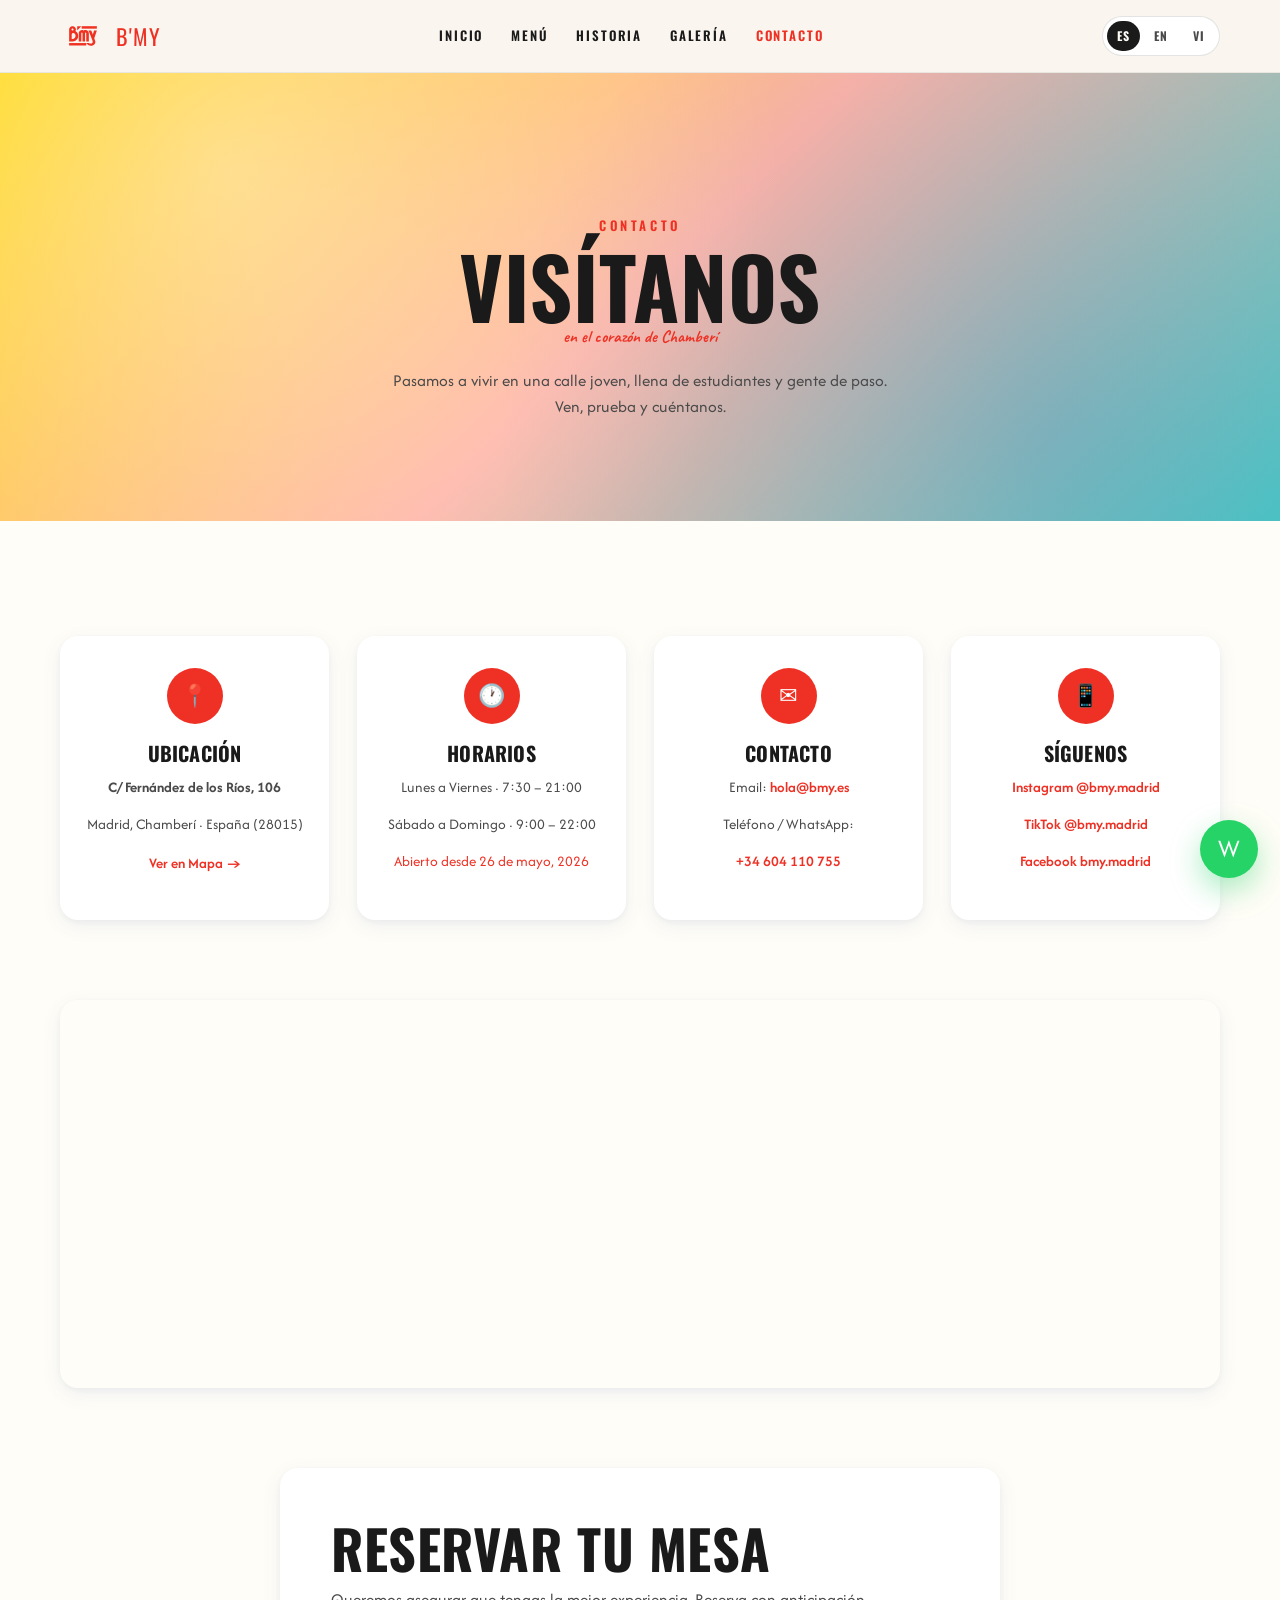
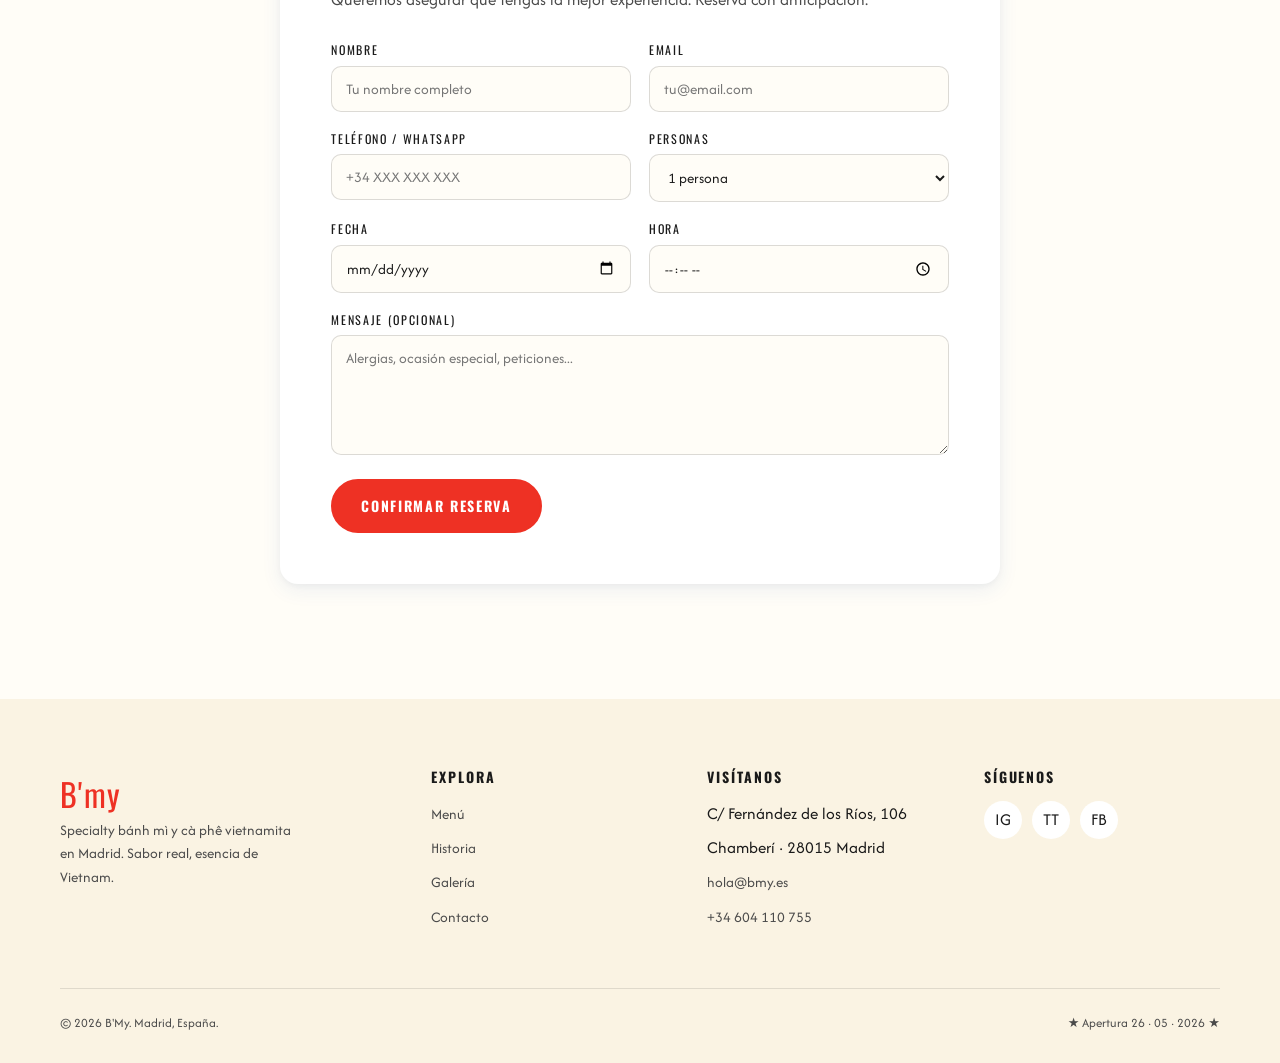
==== commit ef999205: "refresh v3.1: fresh vibrant palette + photos thật từ hình B'My (banhmi+drinks)" ====
--- a/contact.html
+++ b/contact.html
@@ -35,7 +35,7 @@
 
 <section class="page-hero">
   <div class="container">
-    <span class="eyebrow" style="color:var(--yellow)" data-es="Contacto" data-en="Contact" data-vi="Liên hệ">Contacto</span>
+    <span class="eyebrow" style="color:var(--red)" data-es="Contacto" data-en="Contact" data-vi="Liên hệ">Contacto</span>
     <h1 data-es="Visítanos" data-en="Visit us" data-vi="Ghé thăm">Visítanos</h1>
     <span class="script" data-es="en el corazón de Chamberí" data-en="in the heart of Chamberí" data-vi="giữa trung tâm Chamberí">en el corazón de Chamberí</span>
     <p data-es="Pasamos a vivir en una calle joven, llena de estudiantes y gente de paso. Ven, prueba y cuéntanos." data-en="We're settling on a young street full of students and passers-by. Come, taste and tell us." data-vi="Chúng tôi sống trên con phố trẻ đầy sinh viên. Ghé, thử và kể chúng tôi nghe.">Pasamos a vivir en una calle joven, llena de estudiantes y gente de paso. Ven, prueba y cuéntanos.</p>
--- a/styles.css
+++ b/styles.css
@@ -4,26 +4,29 @@
    Brand Book V1, 2026 · Inspiration: tramcreamcoffee.com
    ================================================================= */
 
-/* ===== Design Tokens ===== */
+/* ===== Design Tokens — Fresh & Vibrant v3.1 ===== */
 :root {
-  /* Primary palette */
+  /* Primary palette — pulled from B'My product photography */
   --red: #ee3124;
   --red-deep: #c81f14;
-  --blue: #426ab3;
-  --blue-deep: #2d4a82;
-  --yellow: #ffea82;
-
-  /* Neutrals */
+  --blue: #2855c4;           /* electric blue from photo backgrounds */
+  --blue-deep: #1a3d96;
+  --yellow: #ffd60a;          /* deeper sunshine yellow */
+  --yellow-soft: #fff5b8;
+
+  /* Fresh accents (new) */
+  --teal: #4ecdc4;            /* mint teal */
+  --pink: #ffb5a7;            /* soft warm pink */
+  --orange: #ff7a3a;
+  --green: #6dbe45;           /* fresh lime green */
+
+  /* Neutrals — brighter base */
   --ink: #1a1a1a;
-  --ink-soft: #3a3a3a;
-  --cream: #faf6ee;
-  --cream-deep: #f1e9d6;
+  --ink-soft: #4a4a4a;
+  --cream: #fffdf7;           /* near-white with warm tint */
+  --cream-deep: #faf3e3;      /* light card background */
   --kraft: #d9c9a3;
   --white: #ffffff;
-
-  /* Supporting */
-  --green: #4a7c59;
-  --orange: #ff7a3a;
 
   /* Type */
   --font-display: 'Oswald', 'Arial Narrow', sans-serif;
@@ -33,10 +36,10 @@
   /* Sizing */
   --container: 1240px;
   --gutter: clamp(16px, 4vw, 40px);
-  --radius: 14px;
-  --radius-sm: 8px;
-  --shadow-card: 0 12px 32px rgba(26, 26, 26, 0.08);
-  --shadow-deep: 0 20px 50px rgba(26, 26, 26, 0.18);
+  --radius: 18px;
+  --radius-sm: 10px;
+  --shadow-card: 0 6px 20px rgba(40, 85, 196, 0.08), 0 2px 6px rgba(26,26,26,.04);
+  --shadow-deep: 0 20px 40px rgba(40, 85, 196, 0.14);
 
   /* Motion */
   --easing: cubic-bezier(.2, .8, .2, 1);
@@ -187,15 +190,16 @@
 
 /* ===== Countdown strip ===== */
 .countdown-strip {
-  background: var(--ink); color: var(--cream);
-  padding: 26px 0;
+  background: linear-gradient(135deg, var(--yellow) 0%, var(--yellow) 55%, var(--teal) 100%);
+  color: var(--ink);
+  padding: 28px 0;
 }
 .countdown-strip .inner { display: flex; align-items: center; justify-content: center; gap: clamp(20px, 4vw, 60px); flex-wrap: wrap; }
-.countdown-strip .label { font-family: var(--font-display); text-transform: uppercase; letter-spacing: .22em; font-size: 13px; color: var(--yellow); }
+.countdown-strip .label { font-family: var(--font-display); text-transform: uppercase; letter-spacing: .22em; font-size: 13px; color: var(--red); font-weight: 700; }
 .countdown-strip .cd { display: flex; gap: 12px; }
 .countdown-strip .cd-item { text-align: center; min-width: 70px; }
-.countdown-strip .cd-item .num { font-family: var(--font-display); font-size: clamp(28px, 4vw, 44px); font-weight: 700; line-height: 1; color: var(--white); }
-.countdown-strip .cd-item .u { font-family: var(--font-display); font-size: 11px; letter-spacing: .2em; text-transform: uppercase; color: rgba(255,255,255,.6); margin-top: 6px; }
+.countdown-strip .cd-item .num { font-family: var(--font-display); font-size: clamp(30px, 4vw, 46px); font-weight: 700; line-height: 1; color: var(--ink); }
+.countdown-strip .cd-item .u { font-family: var(--font-display); font-size: 11px; letter-spacing: .2em; text-transform: uppercase; color: var(--ink-soft); margin-top: 6px; }
 
 /* ===== Marquee values ===== */
 .values-marquee {
@@ -226,10 +230,17 @@
   padding: 32px 28px 36px; text-align: center;
   box-shadow: var(--shadow-card);
   transition: transform .35s var(--easing), box-shadow .35s var(--easing);
-  border: 1px solid rgba(26,26,26,.06);
-}
+  border: 2px solid transparent;
+  position: relative;
+}
+.cat-card:nth-child(1) { border-top: 5px solid var(--red); }
+.cat-card:nth-child(2) { border-top: 5px solid var(--yellow); }
+.cat-card:nth-child(3) { border-top: 5px solid var(--teal); }
 .cat-card:hover { transform: translateY(-6px); box-shadow: var(--shadow-deep); }
-.cat-card .img-wrap { width: 140px; height: 140px; margin: 0 auto 18px; border-radius: 999px; overflow: hidden; background: var(--cream-deep); display: grid; place-items: center; }
+.cat-card .img-wrap { width: 150px; height: 150px; margin: 0 auto 18px; border-radius: 999px; overflow: hidden; display: grid; place-items: center; }
+.cat-card:nth-child(1) .img-wrap { background: var(--pink); }
+.cat-card:nth-child(2) .img-wrap { background: var(--yellow-soft); }
+.cat-card:nth-child(3) .img-wrap { background: var(--teal); }
 .cat-card .img-wrap img { width: 100%; height: 100%; object-fit: cover; }
 .cat-card h3 { color: var(--ink); margin-bottom: 8px; }
 .cat-card p { color: var(--ink-soft); margin: 0; font-size: 15px; }
@@ -237,8 +248,8 @@
 /* ===== Signature series (alternating bands) ===== */
 .signature { background: var(--cream-deep); position: relative; }
 .signature::before, .signature::after {
-  content: ""; position: absolute; left: 0; right: 0; height: 18px;
-  background: repeating-linear-gradient(45deg, var(--red) 0 12px, var(--ink) 12px 24px);
+  content: ""; position: absolute; left: 0; right: 0; height: 14px;
+  background: repeating-linear-gradient(45deg, var(--yellow) 0 12px, var(--red) 12px 24px, var(--blue) 24px 36px, var(--teal) 36px 48px);
 }
 .signature::before { top: 0; } .signature::after { bottom: 0; }
 .sig-grid {
@@ -260,12 +271,14 @@
 
 /* ===== Story band ===== */
 .story-band {
-  background: var(--blue); color: var(--cream);
+  background: linear-gradient(120deg, var(--blue) 0%, var(--blue) 60%, var(--teal) 100%);
+  color: var(--white);
   position: relative; overflow: hidden;
 }
 .story-band::before {
   content: ""; position: absolute; inset: 0;
-  background: radial-gradient(circle at 80% 20%, rgba(255,234,130,.18), transparent 50%);
+  background: radial-gradient(circle at 78% 18%, rgba(255,214,10,.28), transparent 55%),
+              radial-gradient(circle at 12% 92%, rgba(255,181,167,.22), transparent 50%);
 }
 .story-grid {
   display: grid; grid-template-columns: 1.1fr .9fr; gap: clamp(28px, 5vw, 70px); align-items: center; position: relative; z-index: 1;
@@ -274,7 +287,7 @@
 .story-body .eyebrow { color: var(--yellow); }
 .story-body h2 { color: var(--cream); margin: 14px 0 18px; }
 .story-body p { color: rgba(250,246,238,.86); font-size: 17px; max-width: 56ch; }
-.story-img { aspect-ratio: 4 / 5; overflow: hidden; border-radius: var(--radius); box-shadow: var(--shadow-deep); border: 4px solid var(--yellow); transform: rotate(-1.5deg); }
+.story-img { aspect-ratio: 4 / 5; overflow: hidden; border-radius: var(--radius); box-shadow: 0 24px 50px rgba(0,0,0,.28); border: 6px solid var(--yellow); transform: rotate(-1.5deg); }
 .story-img img { width: 100%; height: 100%; object-fit: cover; }
 
 /* ===== Gallery strip ===== */
@@ -314,27 +327,29 @@
 
 /* ===== Newsletter ===== */
 .newsletter {
-  background: var(--ink); color: var(--cream);
+  background: linear-gradient(135deg, var(--red) 0%, #f55a3a 60%, var(--yellow) 100%);
+  color: var(--white);
   position: relative; overflow: hidden;
 }
 .newsletter::before, .newsletter::after {
-  content: ""; position: absolute; width: 280px; height: 280px; border-radius: 999px;
-  background: radial-gradient(circle, rgba(238,49,36,.28), transparent 60%);
-}
-.newsletter::before { top: -120px; left: -80px; }
-.newsletter::after { bottom: -120px; right: -80px; background: radial-gradient(circle, rgba(66,106,179,.28), transparent 60%); }
+  content: ""; position: absolute; width: 320px; height: 320px; border-radius: 999px;
+}
+.newsletter::before { top: -140px; left: -90px; background: radial-gradient(circle, rgba(255,255,255,.18), transparent 60%); }
+.newsletter::after { bottom: -140px; right: -90px; background: radial-gradient(circle, rgba(78,205,196,.34), transparent 60%); }
 .newsletter .inner { position: relative; z-index: 1; max-width: 640px; margin: 0 auto; text-align: center; }
-.newsletter .eyebrow { color: var(--yellow); }
-.newsletter h2 { color: var(--white); margin: 12px 0 14px; }
-.newsletter p { color: rgba(250,246,238,.78); margin-bottom: 28px; }
+.newsletter .eyebrow { color: var(--white); letter-spacing:.3em; }
+.newsletter h2 { color: var(--white); margin: 12px 0 14px; text-shadow: 0 2px 14px rgba(0,0,0,.18); }
+.newsletter p { color: rgba(255,255,255,.94); margin-bottom: 28px; }
 .newsletter form { display: flex; gap: 10px; flex-wrap: wrap; justify-content: center; }
 .newsletter input {
   flex: 1; min-width: 240px;
-  padding: 14px 18px; border-radius: 999px;
-  background: rgba(255,255,255,.08); border: 1.5px solid rgba(255,255,255,.2); color: var(--cream); font-family: var(--font-body); font-size: 15px;
-}
-.newsletter input::placeholder { color: rgba(250,246,238,.55); }
-.newsletter input:focus { outline: none; border-color: var(--yellow); }
+  padding: 14px 20px; border-radius: 999px;
+  background: rgba(255,255,255,.96); border: 2px solid transparent; color: var(--ink); font-family: var(--font-body); font-size: 15px;
+}
+.newsletter input::placeholder { color: var(--ink-soft); }
+.newsletter input:focus { outline: none; border-color: var(--ink); }
+.newsletter .btn-primary { background: var(--ink); border-color: var(--ink); }
+.newsletter .btn-primary:hover { background: #000; border-color: #000; }
 
 /* ===== Footer ===== */
 .footer { background: var(--cream-deep); padding: 70px 0 30px; }
@@ -390,13 +405,20 @@
 
 /* ===== Story page ===== */
 .page-hero {
-  background: var(--ink); color: var(--cream);
+  background: linear-gradient(135deg, var(--yellow) 0%, var(--pink) 50%, var(--teal) 100%);
+  color: var(--ink);
   text-align: center; padding: clamp(80px, 12vw, 140px) 0 clamp(60px, 9vw, 100px);
   position: relative; overflow: hidden;
 }
-.page-hero h1 { color: var(--white); }
-.page-hero .script { color: var(--yellow); display: block; margin: -8px 0 0; }
-.page-hero p { color: rgba(250,246,238,.78); max-width: 56ch; margin: 18px auto 0; }
+.page-hero::before {
+  content: ""; position: absolute; inset: 0;
+  background: radial-gradient(circle at 18% 22%, rgba(255,255,255,.4), transparent 50%),
+              radial-gradient(circle at 82% 80%, rgba(40,85,196,.18), transparent 50%);
+}
+.page-hero > .container { position: relative; z-index: 1; }
+.page-hero h1 { color: var(--ink); }
+.page-hero .script { color: var(--red); display: block; margin: -8px 0 0; }
+.page-hero p { color: var(--ink-soft); max-width: 56ch; margin: 18px auto 0; }
 
 .journey-intro { font-size: clamp(18px, 2vw, 22px); color: var(--ink); max-width: 720px; margin: 0 auto 60px; text-align: center; font-style: italic; }
 
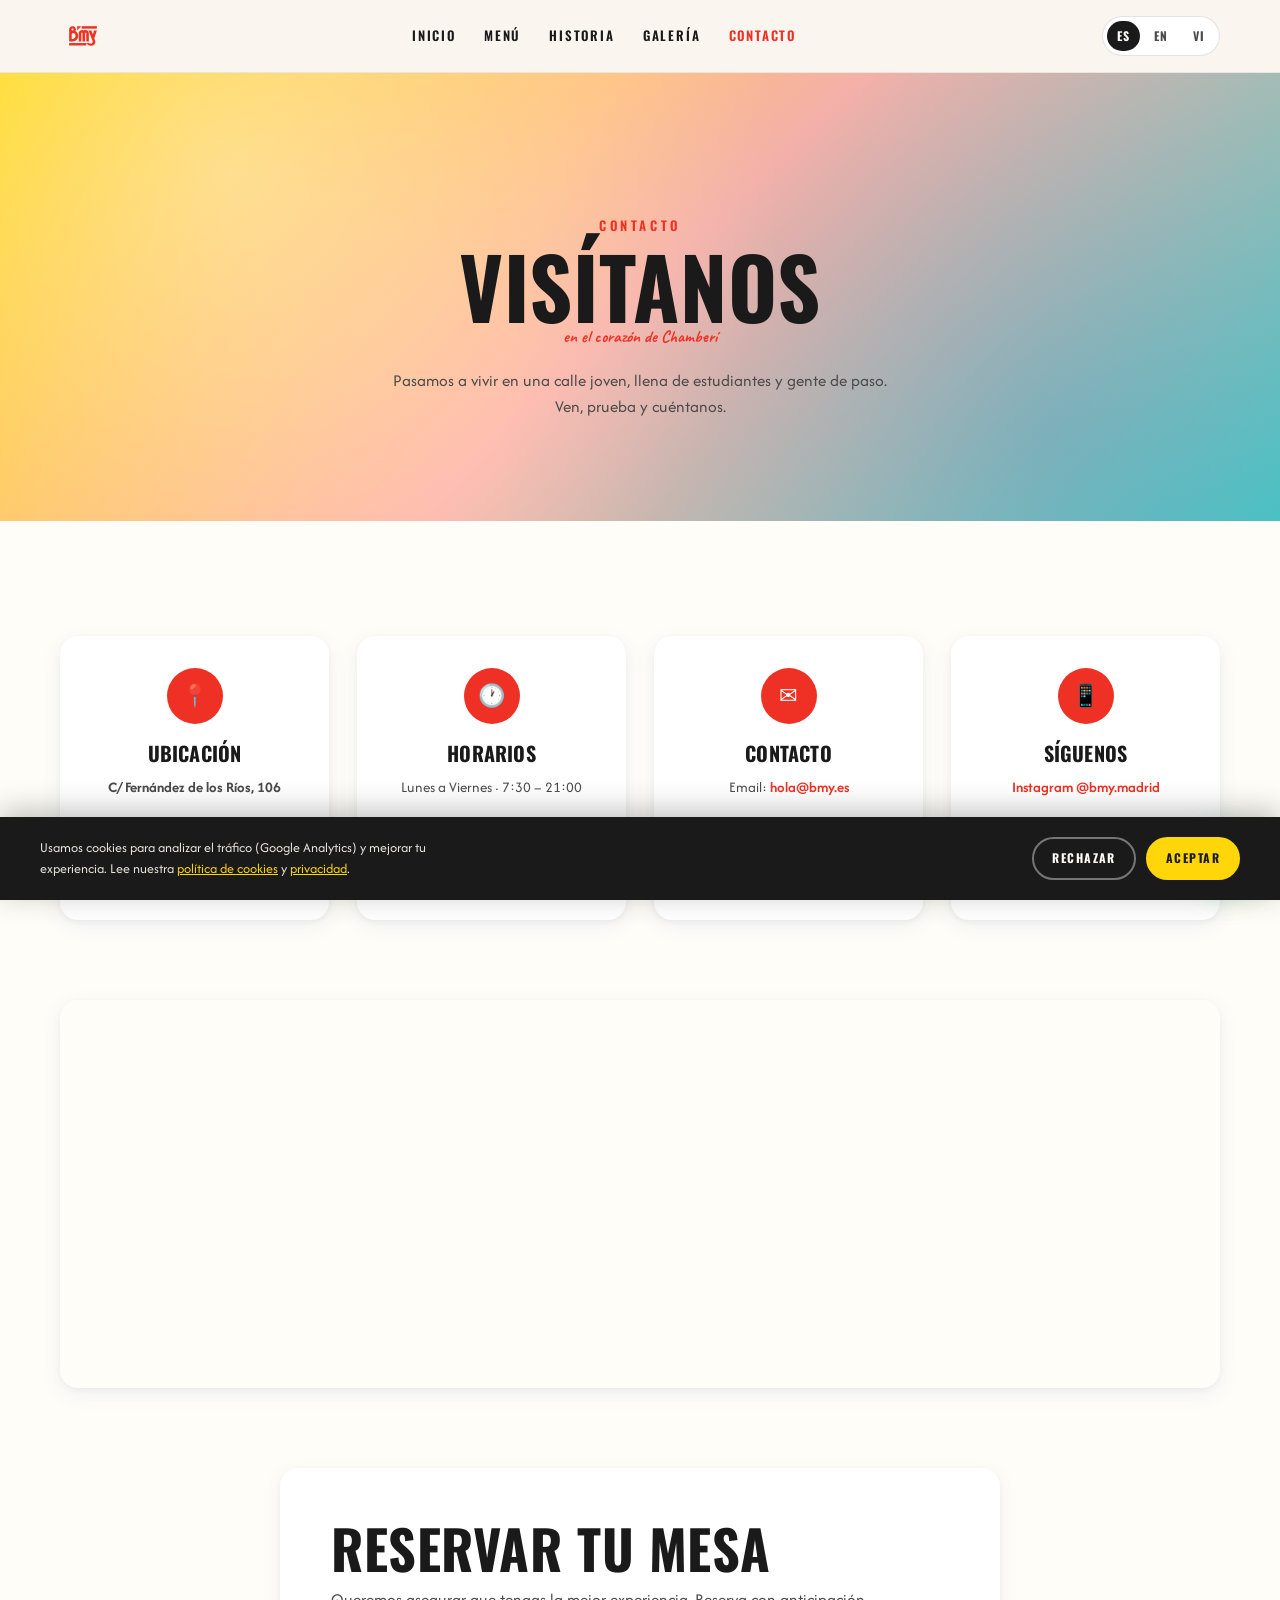
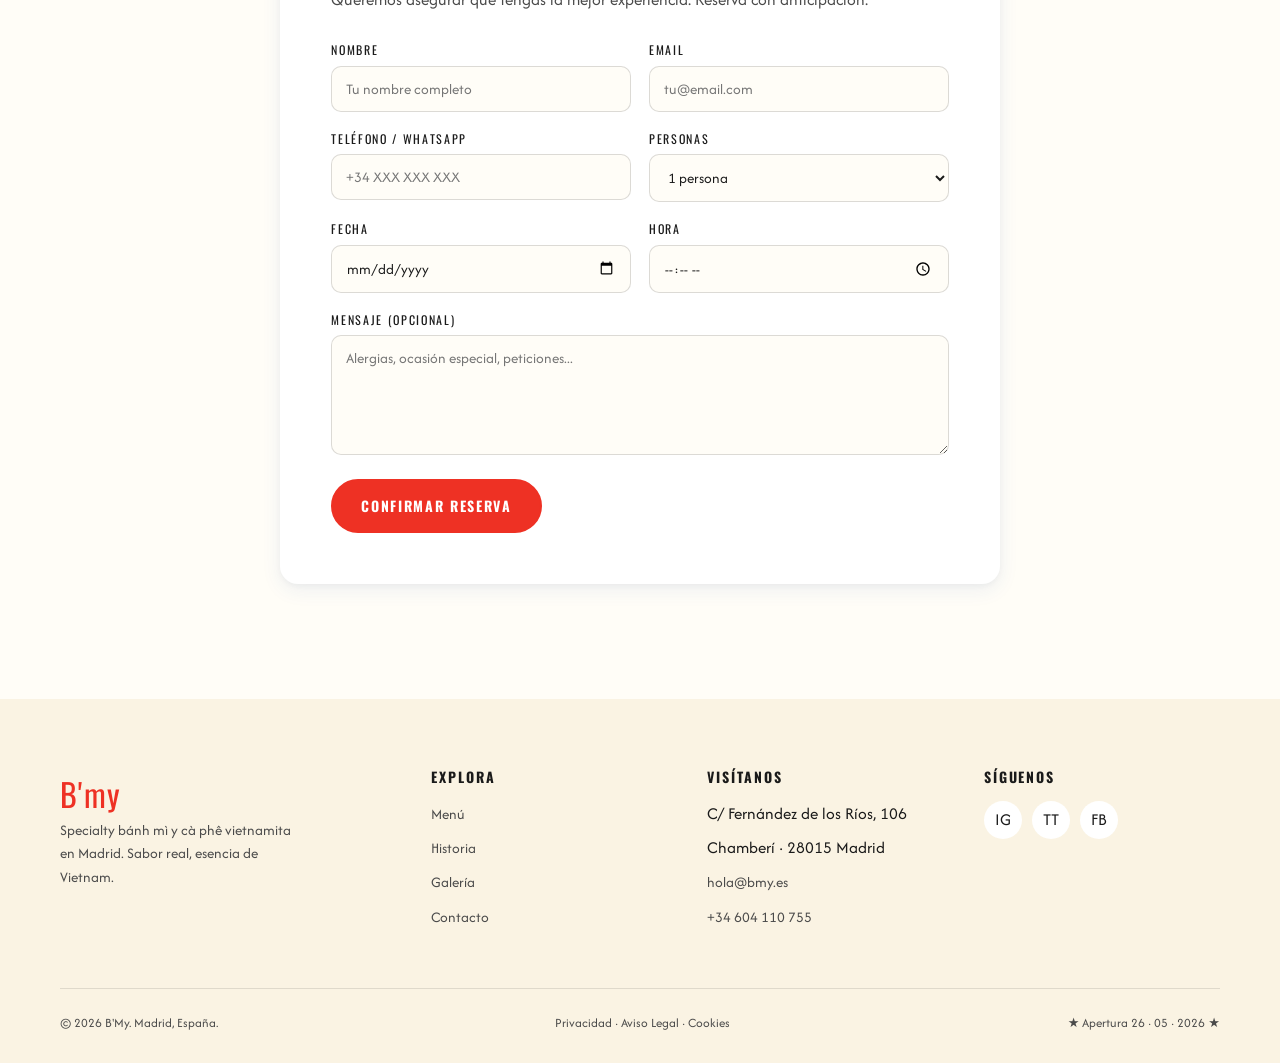
==== commit 2949f5cb: "optimize: WebP hero (-93%), Schema.org Restaurant, GDPR cookies, 3 legal pages, sitemap, 404, WhatsA" ====
--- a/contact.html
+++ b/contact.html
@@ -7,8 +7,6 @@
 <meta name="description" content="Contacto B'My: dirección, horarios, teléfono y formulario de reserva. C/ Fernández de los Ríos 106, Chamberí, Madrid." />
 <title>Contacto · B'My Bánh Mì & Cà Phê</title>
 <link rel="icon" type="image/svg+xml" href="assets/logo-red.svg" />
-<script async src="https://www.googletagmanager.com/gtag/js?id=G-F2EVGFPTL9"></script>
-<script>window.dataLayer=window.dataLayer||[];function gtag(){dataLayer.push(arguments);}gtag('js',new Date());gtag('config','G-F2EVGFPTL9');</script>
 <link rel="preconnect" href="https://fonts.googleapis.com">
 <link rel="preconnect" href="https://fonts.gstatic.com" crossorigin>
 <link href="https://fonts.googleapis.com/css2?family=Oswald:wght@400;500;600;700&family=Afacad:wght@400;500;600;700&family=Caveat:wght@400;700&display=swap" rel="stylesheet">
@@ -169,6 +167,7 @@
     </div>
     <div class="footer-bottom">
       <span>© 2026 B'My. Madrid, España.</span>
+      <span><a href="privacy.html">Privacidad</a> · <a href="legal.html">Aviso Legal</a> · <a href="cookies.html">Cookies</a></span>
       <span>★ Apertura 26 · 05 · 2026 ★</span>
     </div>
   </div>
--- a/styles.css
+++ b/styles.css
@@ -103,7 +103,7 @@
 }
 .nav-logo { display: flex; align-items: center; gap: 10px; }
 .nav-logo img { height: 38px; }
-.nav-logo .wordmark { font-family: var(--font-display); font-size: 22px; letter-spacing: .04em; color: var(--red); text-transform: uppercase; }
+.nav-logo .wordmark { display: none; }
 .nav-menu { display: flex; gap: 28px; align-items: center; }
 .nav-menu a {
   font-family: var(--font-display); text-transform: uppercase; letter-spacing: .14em;
@@ -420,6 +420,31 @@
 .page-hero .script { color: var(--red); display: block; margin: -8px 0 0; }
 .page-hero p { color: var(--ink-soft); max-width: 56ch; margin: 18px auto 0; }
 
+/* Variant: page hero as full-image banner (used on menu.html + homepage with hero.png) */
+.page-hero.has-image {
+  background: #ffd60a;
+  padding: 0;
+  overflow: hidden;
+  min-height: 0;
+  max-height: none;
+  aspect-ratio: auto;
+  display: block;
+  line-height: 0;
+}
+.page-hero.has-image::before { display: none; }
+.page-hero.has-image > .container { display: none; }
+.page-hero.has-image img.banner {
+  display: block;
+  width: 100%;
+  height: auto;
+  object-fit: cover;
+}
+.page-hero.has-image picture { display: block; width: 100%; }
+@media (max-width: 720px) {
+  .page-hero.has-image { max-height: 60vh; }
+  .page-hero.has-image img.banner { max-height: 60vh; object-fit: cover; object-position: center; }
+}
+
 .journey-intro { font-size: clamp(18px, 2vw, 22px); color: var(--ink); max-width: 720px; margin: 0 auto 60px; text-align: center; font-style: italic; }
 
 .timeline { position: relative; max-width: 820px; margin: 0 auto; padding-left: 40px; }
@@ -478,6 +503,28 @@
 }
 .fab-whatsapp:hover { transform: scale(1.08); }
 
+/* ===== Cookie banner (GDPR) ===== */
+.cookie-banner {
+  position: fixed; bottom: 0; left: 0; right: 0; z-index: 100;
+  background: var(--ink); color: var(--cream);
+  padding: 20px var(--gutter);
+  box-shadow: 0 -6px 30px rgba(0,0,0,.25);
+  transform: translateY(100%); transition: transform .4s var(--easing);
+}
+.cookie-banner.is-visible { transform: translateY(0); }
+.cookie-banner-inner {
+  max-width: var(--container); margin: 0 auto;
+  display: flex; gap: 20px; align-items: center; justify-content: space-between; flex-wrap: wrap;
+}
+.cookie-banner p { margin: 0; font-size: 14px; color: rgba(250,246,238,.92); max-width: 56ch; }
+.cookie-banner p a { color: var(--yellow); text-decoration: underline; }
+.cookie-banner .actions { display: flex; gap: 10px; flex-shrink: 0; }
+.cookie-banner .btn { padding: 10px 18px; font-size: 12px; }
+.cookie-banner .btn-primary { background: var(--yellow); color: var(--ink); border-color: var(--yellow); }
+.cookie-banner .btn-primary:hover { background: #ffea3a; border-color: #ffea3a; }
+.cookie-banner .btn-outline { color: var(--cream); border-color: rgba(255,255,255,.4); }
+.cookie-banner .btn-outline:hover { background: rgba(255,255,255,.1); }
+
 /* ===== Reveal on scroll ===== */
 .reveal { opacity: 0; transform: translateY(24px); transition: opacity .8s var(--easing), transform .8s var(--easing); }
 .reveal.is-in { opacity: 1; transform: none; }
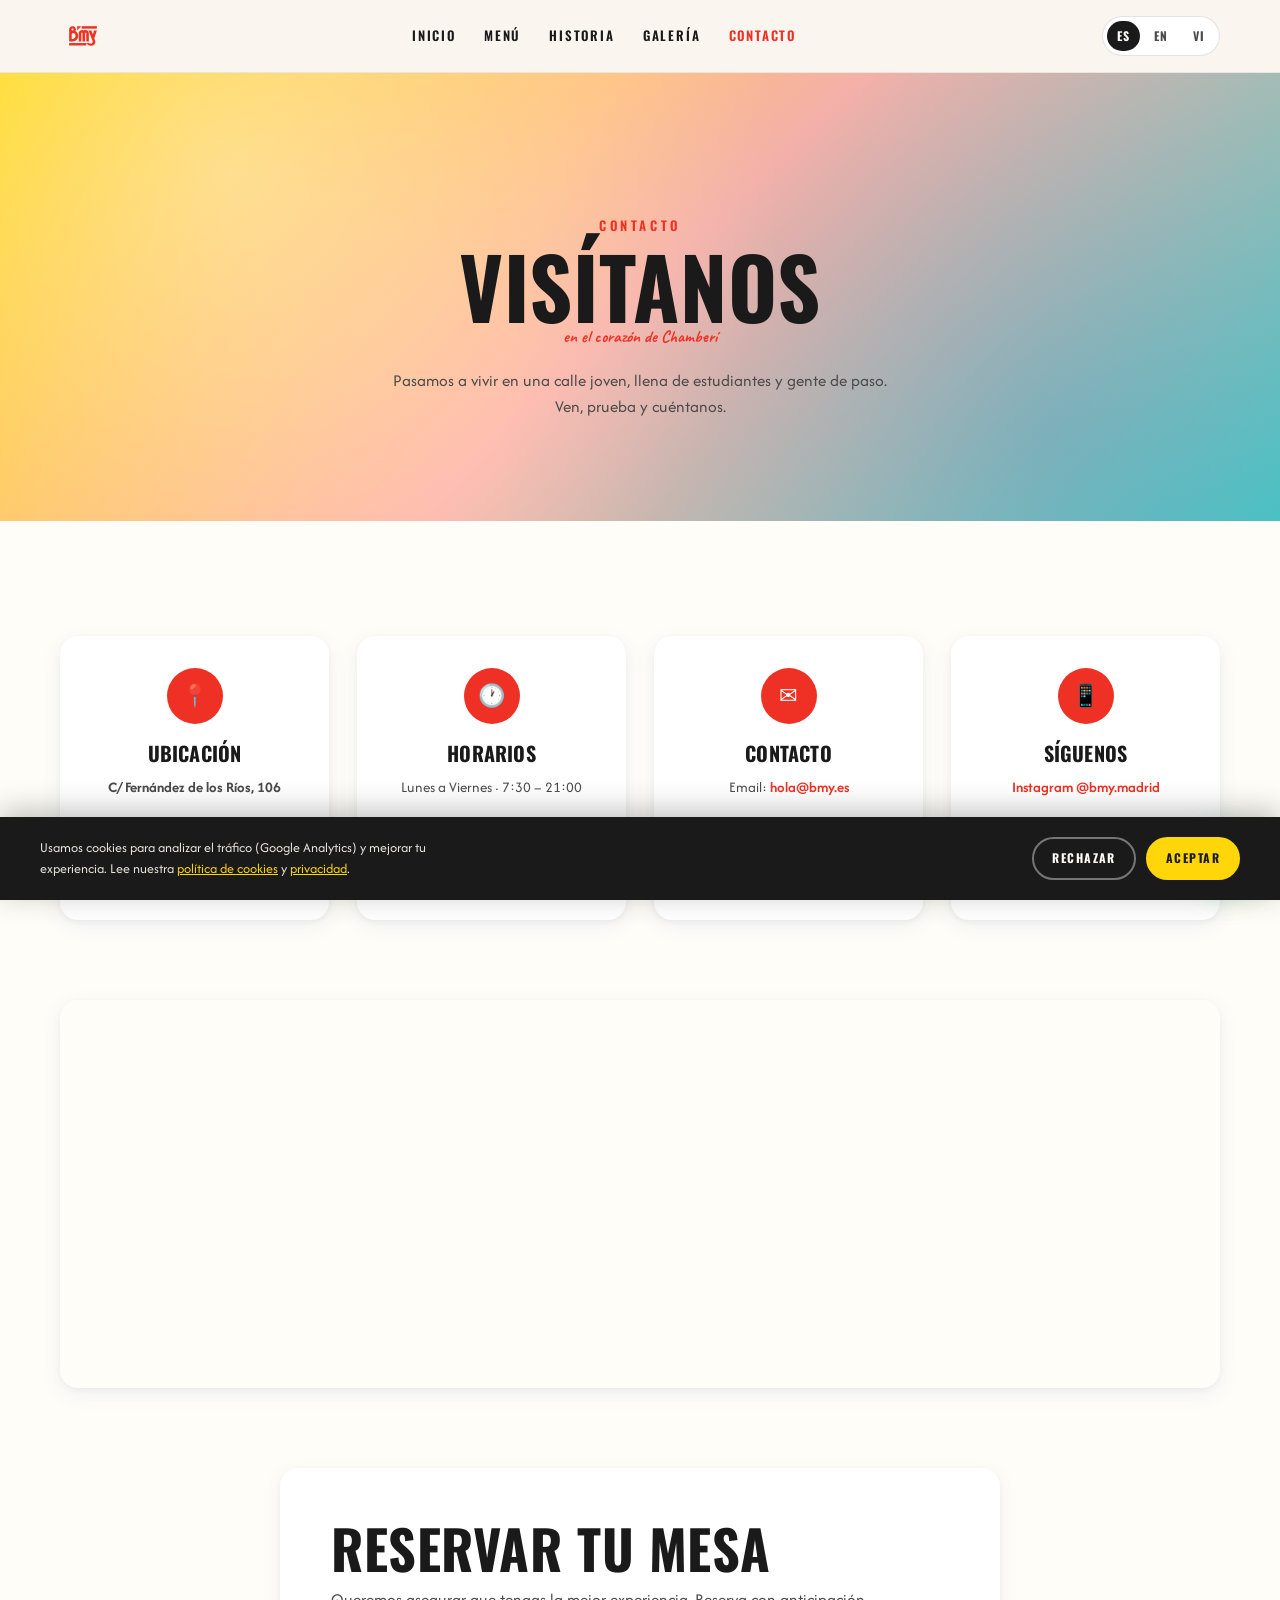
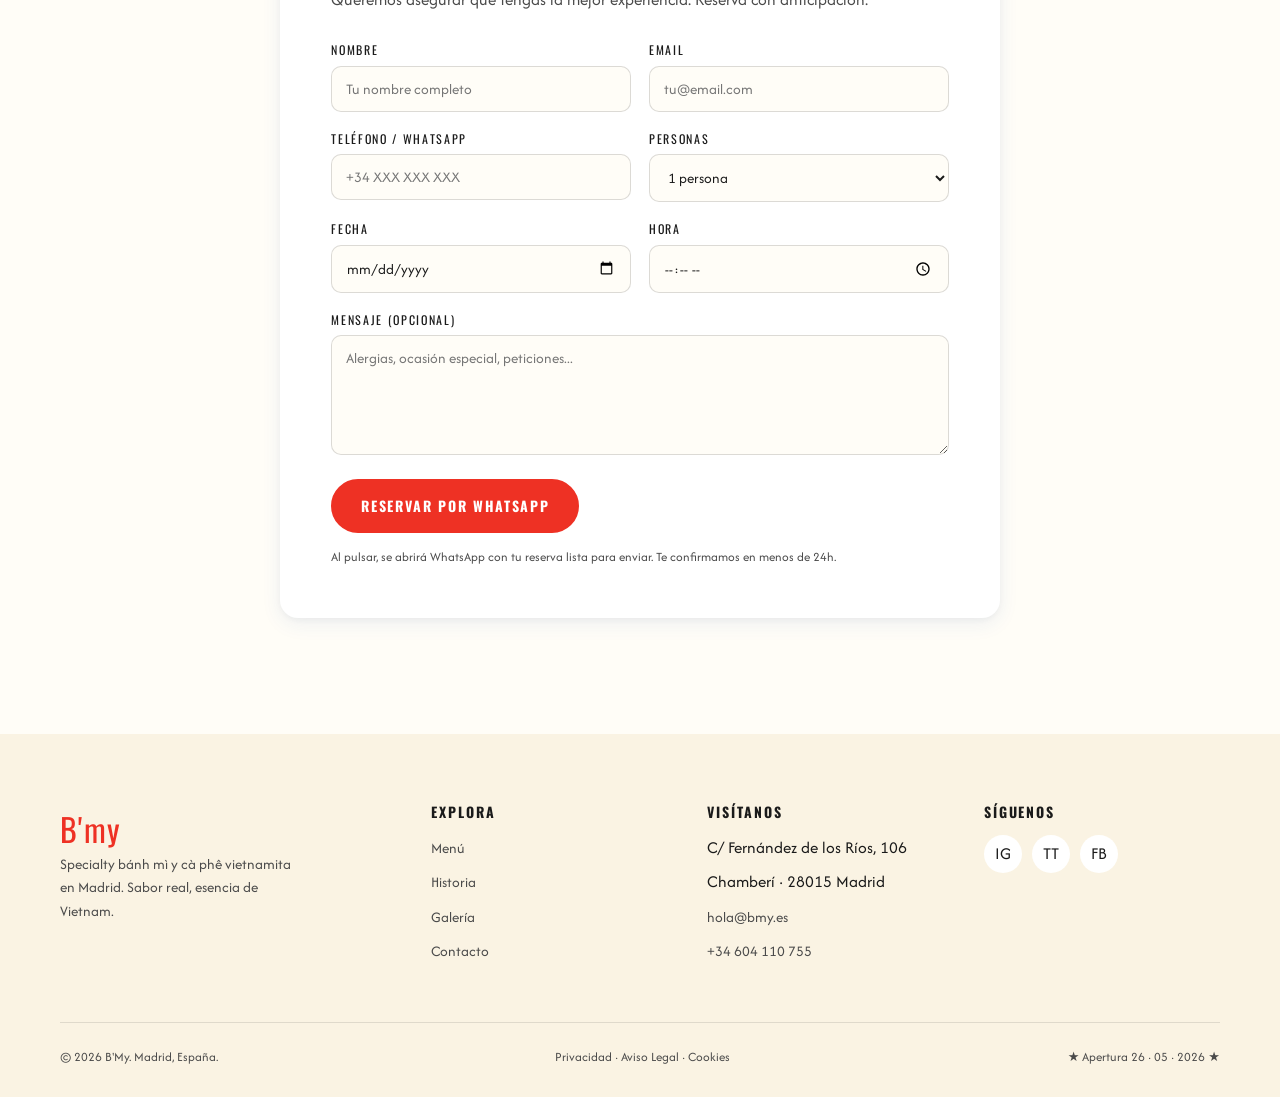
==== commit e3f4b540: "batch 4: alérgenos notice (EU 1169/2011) + reservation form gửi qua WhatsApp" ====
--- a/contact.html
+++ b/contact.html
@@ -88,25 +88,25 @@
       <h2 data-es="Reservar tu mesa" data-en="Reserve your table" data-vi="Đặt bàn">Reservar tu mesa</h2>
       <p class="lead" data-es="Queremos asegurar que tengas la mejor experiencia. Reserva con anticipación." data-en="We want you to have the best experience. Reserve in advance." data-vi="Chúng tôi muốn bạn có trải nghiệm tốt nhất. Đặt trước.">Queremos asegurar que tengas la mejor experiencia. Reserva con anticipación.</p>
 
-      <form id="reservationForm" onsubmit="event.preventDefault(); alert('Gracias! Te contactaremos por WhatsApp en 24h.');">
+      <form id="reservationForm">
         <div class="form-row">
           <div class="form-group">
             <label data-es="Nombre" data-en="Name" data-vi="Tên">Nombre *</label>
-            <input type="text" required placeholder="Tu nombre completo">
+            <input type="text" name="nombre" required placeholder="Tu nombre completo">
           </div>
           <div class="form-group">
             <label data-es="Email" data-en="Email" data-vi="Email">Email *</label>
-            <input type="email" required placeholder="tu@email.com">
+            <input type="email" name="email" required placeholder="tu@email.com">
           </div>
         </div>
         <div class="form-row">
           <div class="form-group">
             <label data-es="Teléfono / WhatsApp" data-en="Phone / WhatsApp" data-vi="ĐT / WhatsApp">Teléfono *</label>
-            <input type="tel" required placeholder="+34 XXX XXX XXX">
+            <input type="tel" name="telefono" required placeholder="+34 XXX XXX XXX">
           </div>
           <div class="form-group">
             <label data-es="Personas" data-en="People" data-vi="Số người">Personas *</label>
-            <select required>
+            <select name="personas" required>
               <option>1 persona</option><option>2 personas</option><option>3 personas</option><option>4 personas</option><option>5–6 personas</option><option>7–8 personas</option>
             </select>
           </div>
@@ -114,18 +114,19 @@
         <div class="form-row">
           <div class="form-group">
             <label data-es="Fecha" data-en="Date" data-vi="Ngày">Fecha *</label>
-            <input type="date" required min="2026-05-26">
+            <input type="date" name="fecha" required min="2026-05-26">
           </div>
           <div class="form-group">
             <label data-es="Hora" data-en="Time" data-vi="Giờ">Hora *</label>
-            <input type="time" required>
+            <input type="time" name="hora" required>
           </div>
         </div>
         <div class="form-group" style="margin-bottom:24px;">
           <label data-es="Mensaje (opcional)" data-en="Message (optional)" data-vi="Tin nhắn (không bắt buộc)">Mensaje</label>
-          <textarea placeholder="Alergias, ocasión especial, peticiones..."></textarea>
+          <textarea name="mensaje" placeholder="Alergias, ocasión especial, peticiones..."></textarea>
         </div>
-        <button type="submit" class="btn btn-primary" data-es="Confirmar reserva" data-en="Confirm reservation" data-vi="Xác nhận đặt bàn">Confirmar reserva</button>
+        <button type="submit" class="btn btn-primary" data-es="Reservar por WhatsApp" data-en="Reserve via WhatsApp" data-vi="Đặt bàn qua WhatsApp">Reservar por WhatsApp</button>
+        <p class="form-hint" data-es="Al pulsar, se abrirá WhatsApp con tu reserva lista para enviar. Te confirmamos en menos de 24h." data-en="On submit, WhatsApp opens with your reservation ready to send. We confirm within 24h." data-vi="Khi gửi, WhatsApp sẽ mở với thông tin đặt bàn sẵn sàng. Xác nhận trong 24h.">Al pulsar, se abrirá WhatsApp con tu reserva lista para enviar. Te confirmamos en menos de 24h.</p>
       </form>
     </div>
   </div>
--- a/styles.css
+++ b/styles.css
@@ -403,6 +403,23 @@
 .menu-item-body .price { font-family: var(--font-display); font-size: 22px; color: var(--red); font-weight: 700; }
 .menu-item-body p { color: var(--ink-soft); font-size: 15px; margin: 0; flex: 1; }
 
+/* ===== Allergen notice ===== */
+.allergen-notice {
+  margin-top: 48px;
+  background: var(--white);
+  border-left: 5px solid var(--yellow);
+  border-radius: var(--radius-sm);
+  padding: 28px 32px;
+  box-shadow: var(--shadow-card);
+}
+.allergen-notice h3 {
+  font-size: 18px; color: var(--ink); margin-bottom: 12px;
+  display: flex; align-items: center; gap: 10px;
+}
+.allergen-notice h3::before { content: "⚠️"; font-size: 20px; }
+.allergen-notice p { color: var(--ink-soft); font-size: 15px; margin: 0 0 10px; }
+.allergen-notice .allergen-cta { font-weight: 600; color: var(--ink); margin-bottom: 0; }
+
 /* ===== Story page ===== */
 .page-hero {
   background: linear-gradient(135deg, var(--yellow) 0%, var(--pink) 50%, var(--teal) 100%);
@@ -483,6 +500,7 @@
 }
 .form-group input:focus, .form-group select:focus, .form-group textarea:focus { outline: none; border-color: var(--red); }
 .form-group textarea { min-height: 120px; resize: vertical; }
+.form-hint { margin: 14px 0 0; font-size: 13px; color: var(--ink-soft); }
 
 /* ===== Decorative dividers ===== */
 .divider {
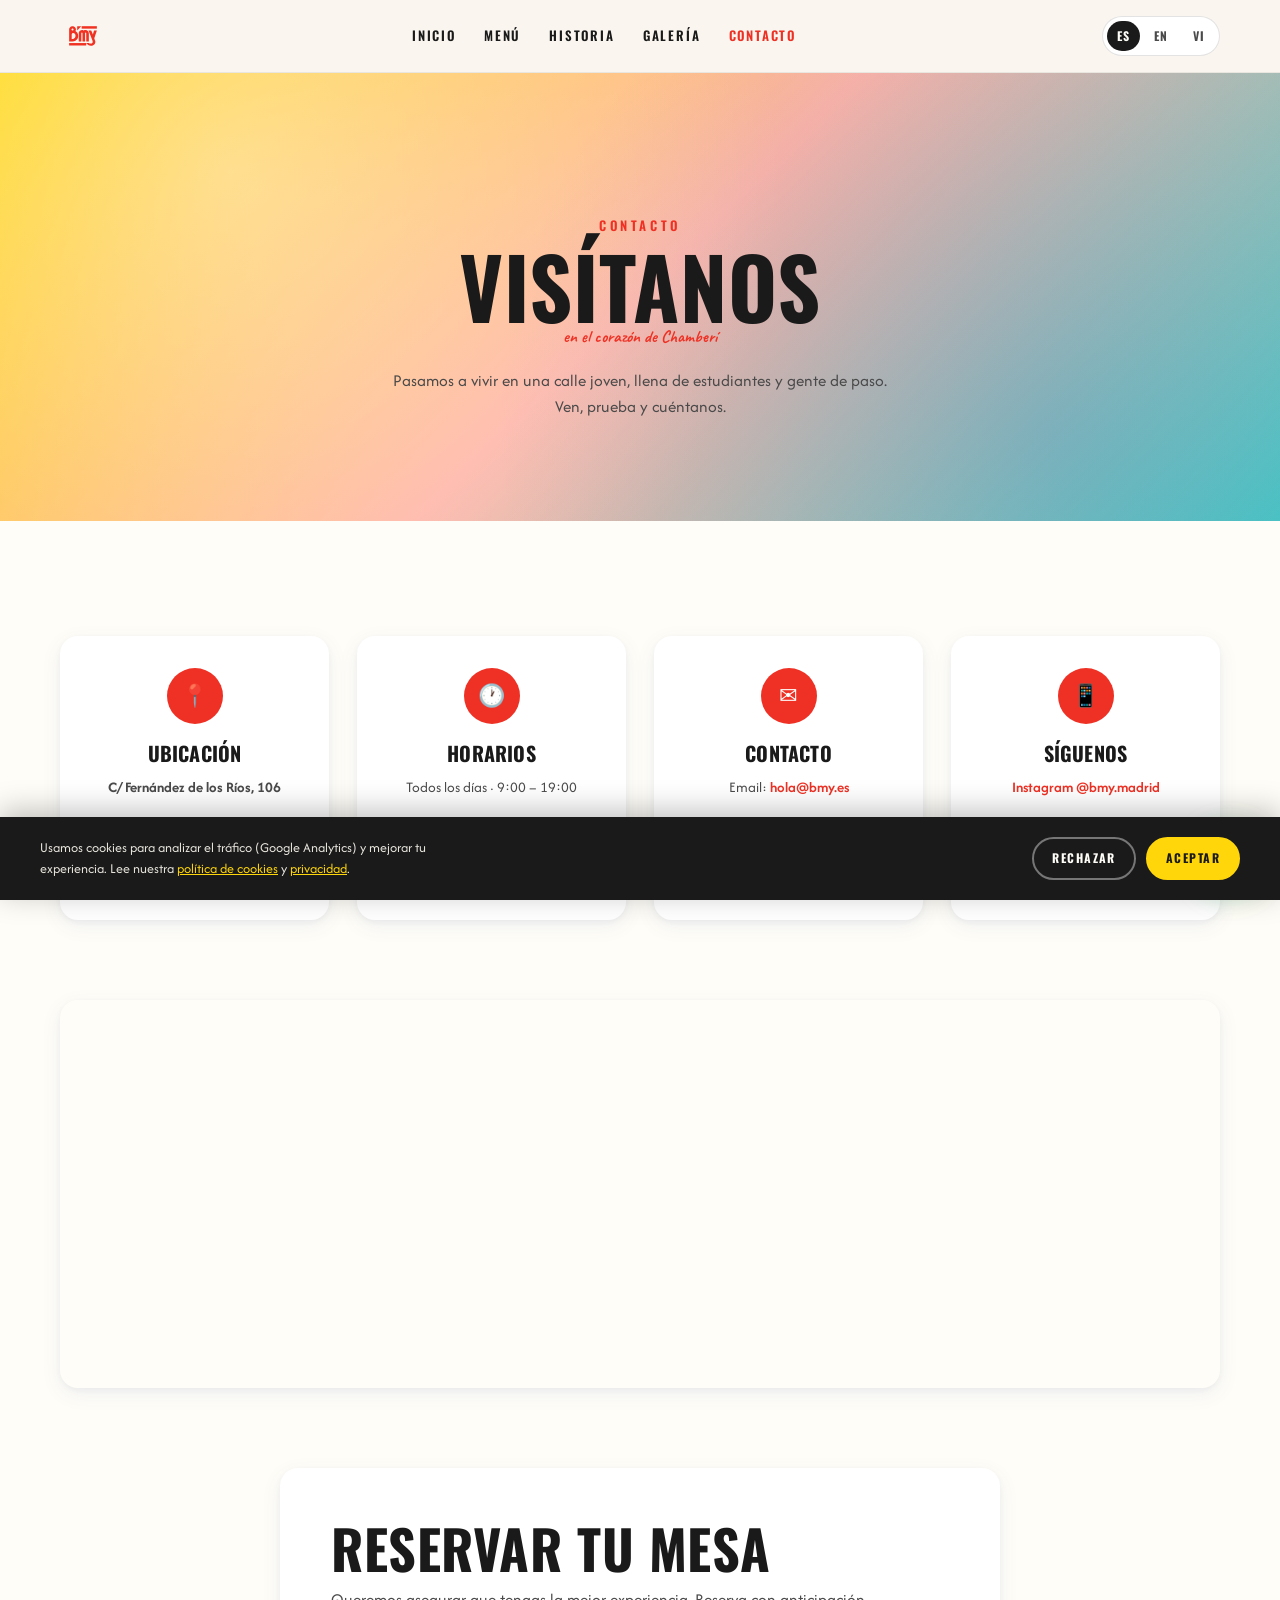
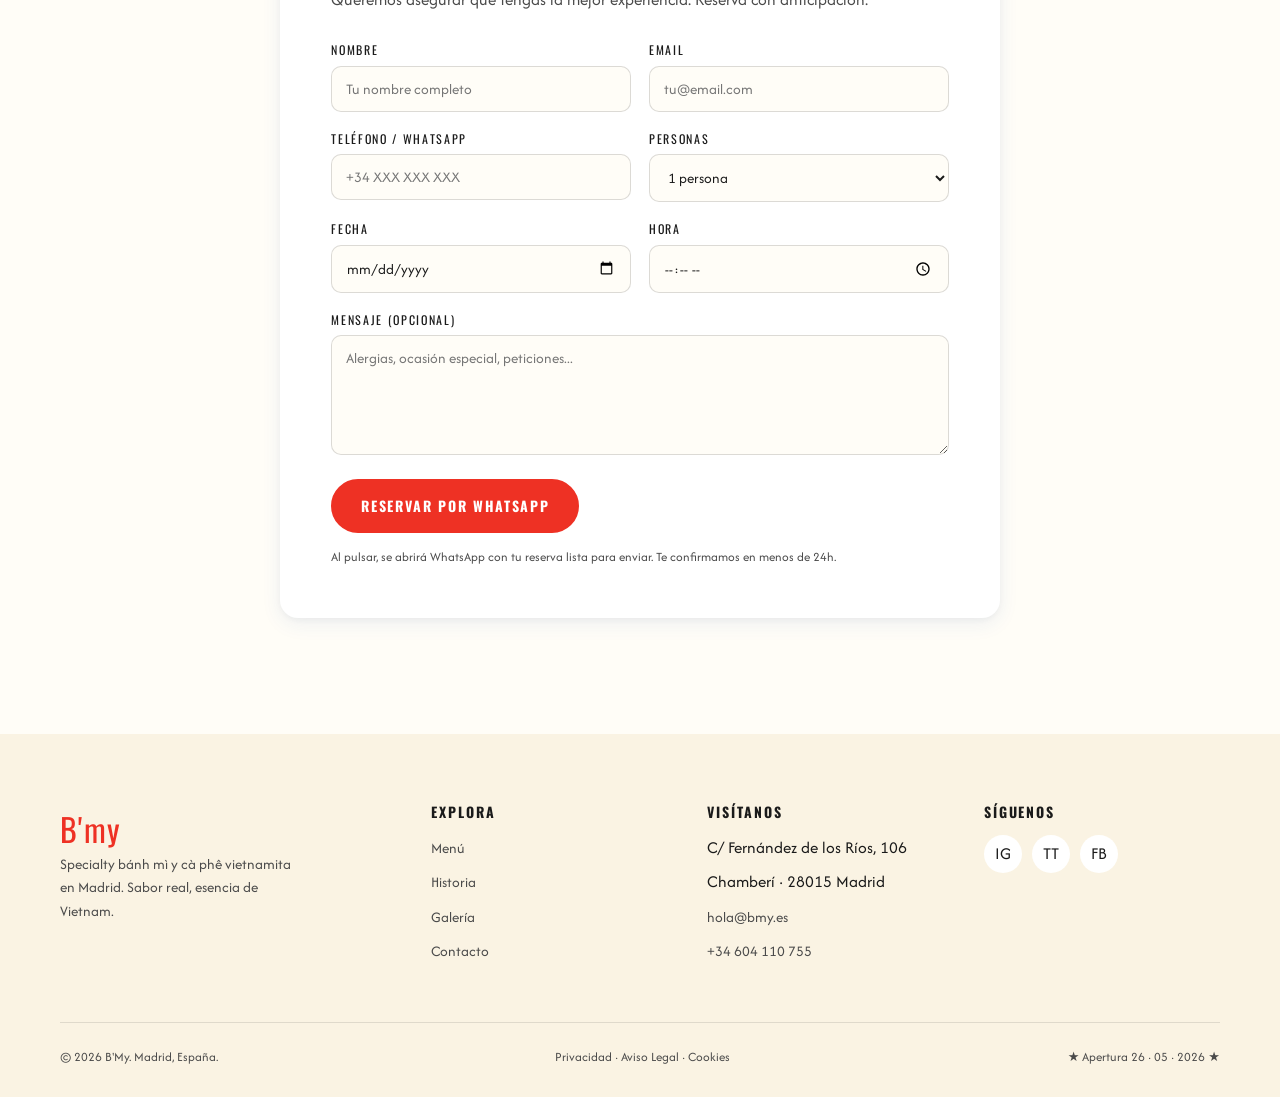
==== commit 3a4bbb9f: "fix: gio mo cua 9:00-19:00 moi ngay (index + contact + JSON-LD)" ====
--- a/contact.html
+++ b/contact.html
@@ -56,8 +56,7 @@
       <div class="contact-card reveal">
         <div class="icon">🕐</div>
         <h3 data-es="Horarios" data-en="Hours" data-vi="Giờ mở cửa">Horarios</h3>
-        <p data-es="Lunes a Viernes · 7:30 – 21:00" data-en="Mon to Fri · 7:30 – 21:00" data-vi="T2–6 · 7:30 – 21:00">Lunes a Viernes · 7:30 – 21:00</p>
-        <p data-es="Sábado a Domingo · 9:00 – 22:00" data-en="Sat to Sun · 9:00 – 22:00" data-vi="T7–CN · 9:00 – 22:00">Sábado a Domingo · 9:00 – 22:00</p>
+        <p data-es="Todos los días · 9:00 – 19:00" data-en="Every day · 9:00 – 19:00" data-vi="Mỗi ngày · 9:00 – 19:00">Todos los días · 9:00 – 19:00</p>
         <p style="margin-top:10px;color:var(--red);" data-es="Abierto desde 26 de mayo, 2026" data-en="Open from May 26, 2026" data-vi="Mở từ 26/5/2026">Abierto desde 26 de mayo, 2026</p>
       </div>
 
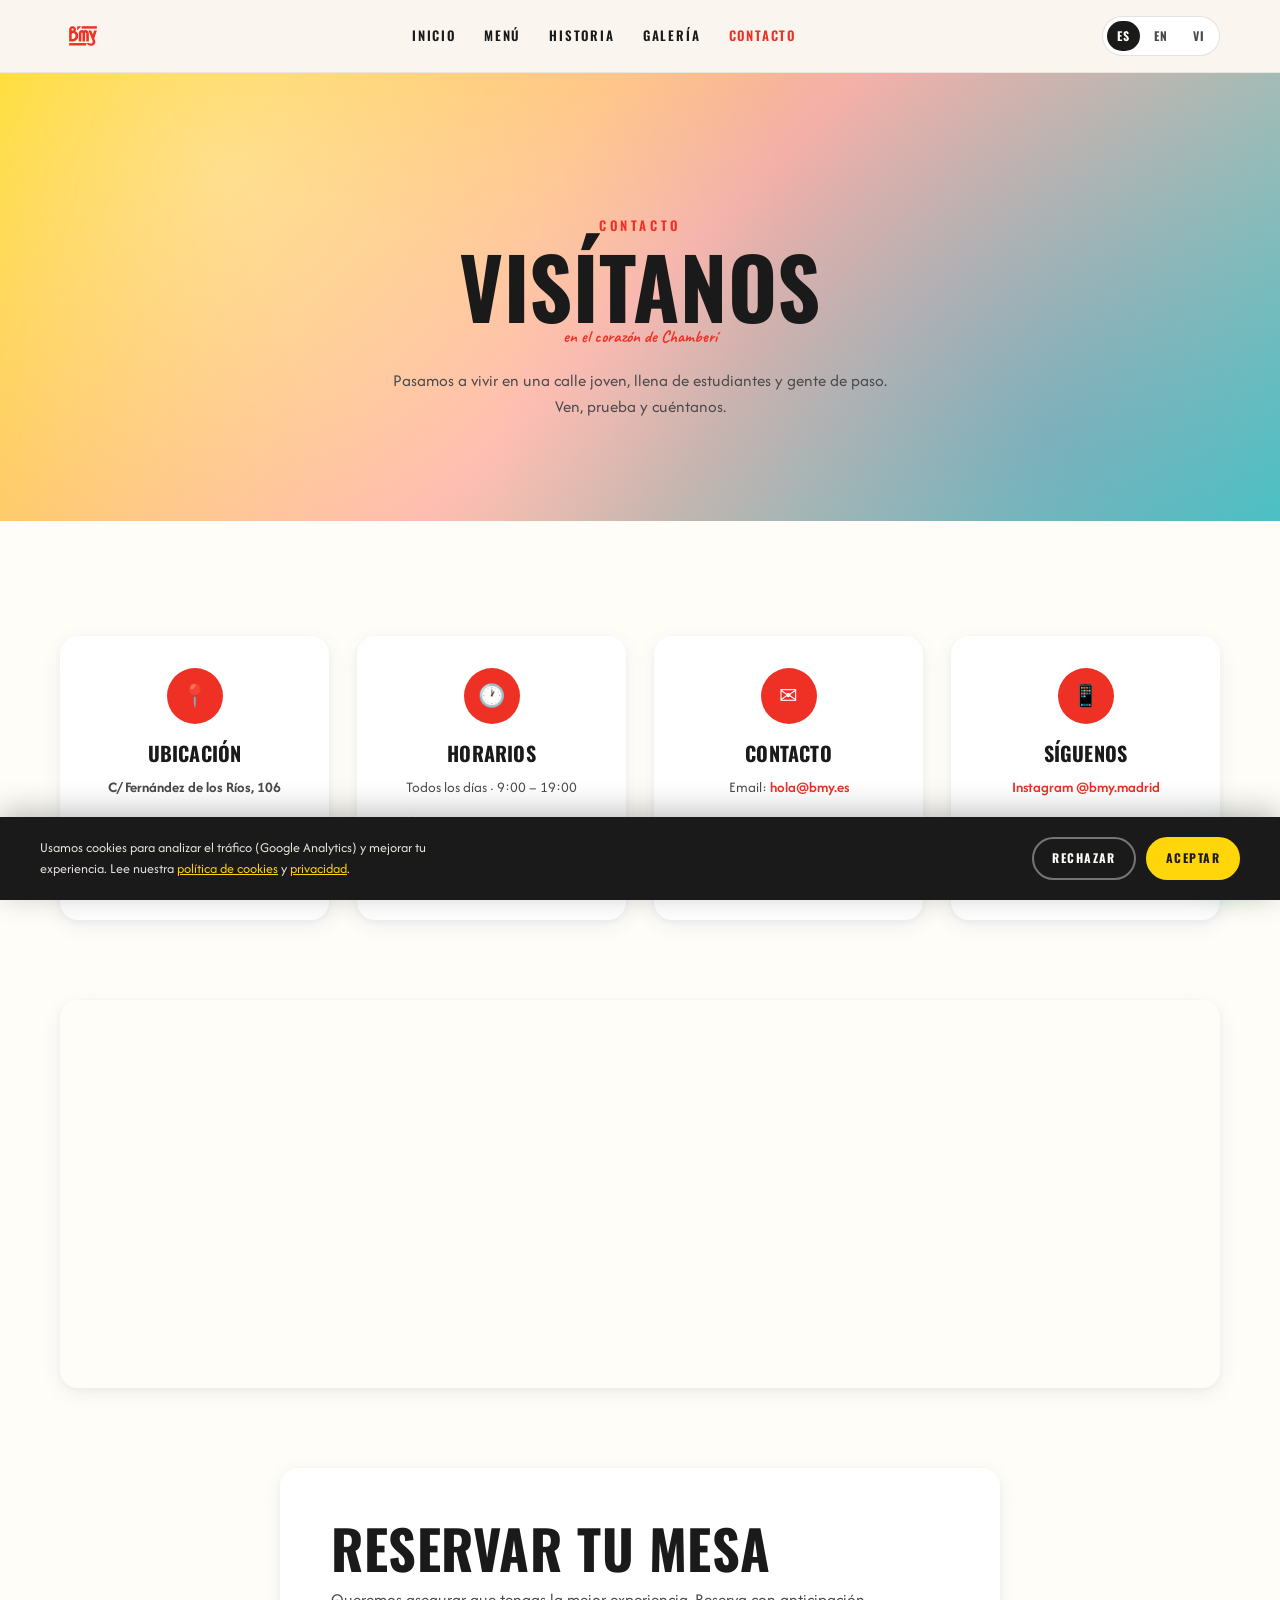
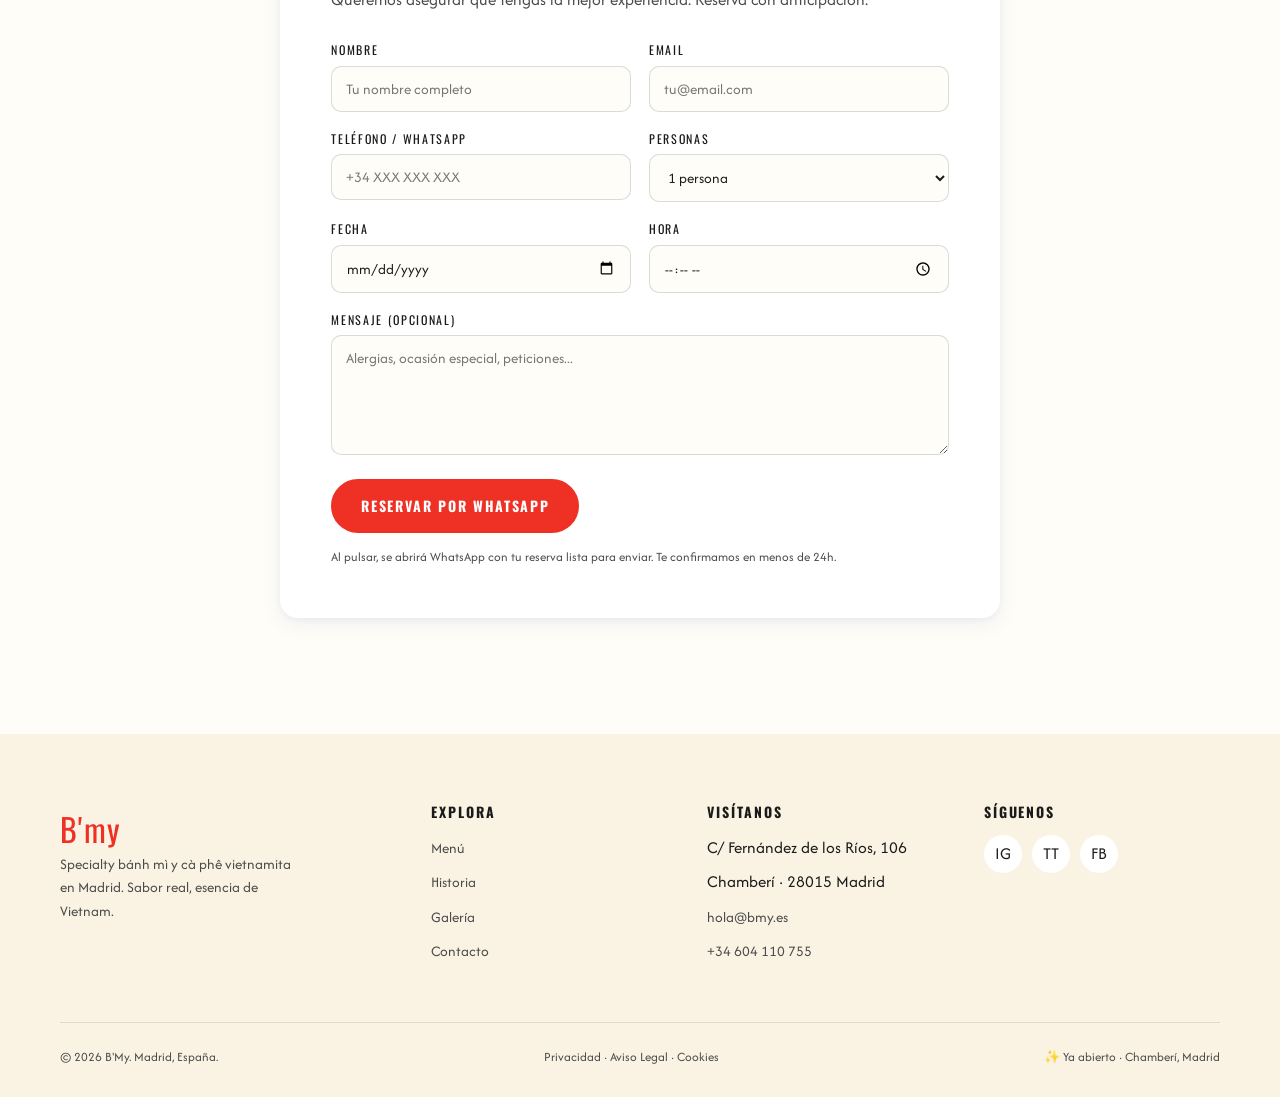
==== commit d51bd445: "feat: post-launch — bỏ countdown strip, thêm 'Open now' banner, đổi messaging sang 'ya abierto' trên" ====
--- a/contact.html
+++ b/contact.html
@@ -57,7 +57,7 @@
         <div class="icon">🕐</div>
         <h3 data-es="Horarios" data-en="Hours" data-vi="Giờ mở cửa">Horarios</h3>
         <p data-es="Todos los días · 9:00 – 19:00" data-en="Every day · 9:00 – 19:00" data-vi="Mỗi ngày · 9:00 – 19:00">Todos los días · 9:00 – 19:00</p>
-        <p style="margin-top:10px;color:var(--red);" data-es="Abierto desde 26 de mayo, 2026" data-en="Open from May 26, 2026" data-vi="Mở từ 26/5/2026">Abierto desde 26 de mayo, 2026</p>
+        <p style="margin-top:10px;color:#1aa11a;font-weight:700;" data-es="✨ Abierto · Te esperamos hoy" data-en="✨ Open · See you today" data-vi="✨ Đang mở cửa · Hẹn bạn hôm nay">✨ Abierto · Te esperamos hoy</p>
       </div>
 
       <div class="contact-card reveal">
@@ -168,7 +168,7 @@
     <div class="footer-bottom">
       <span>© 2026 B'My. Madrid, España.</span>
       <span><a href="privacy.html">Privacidad</a> · <a href="legal.html">Aviso Legal</a> · <a href="cookies.html">Cookies</a></span>
-      <span>★ Apertura 26 · 05 · 2026 ★</span>
+      <span data-es="✨ Ya abierto · Chamberí, Madrid" data-en="✨ Now open · Chamberí, Madrid" data-vi="✨ Đã khai trương · Chamberí, Madrid">✨ Ya abierto · Chamberí, Madrid</span>
     </div>
   </div>
 </footer>
